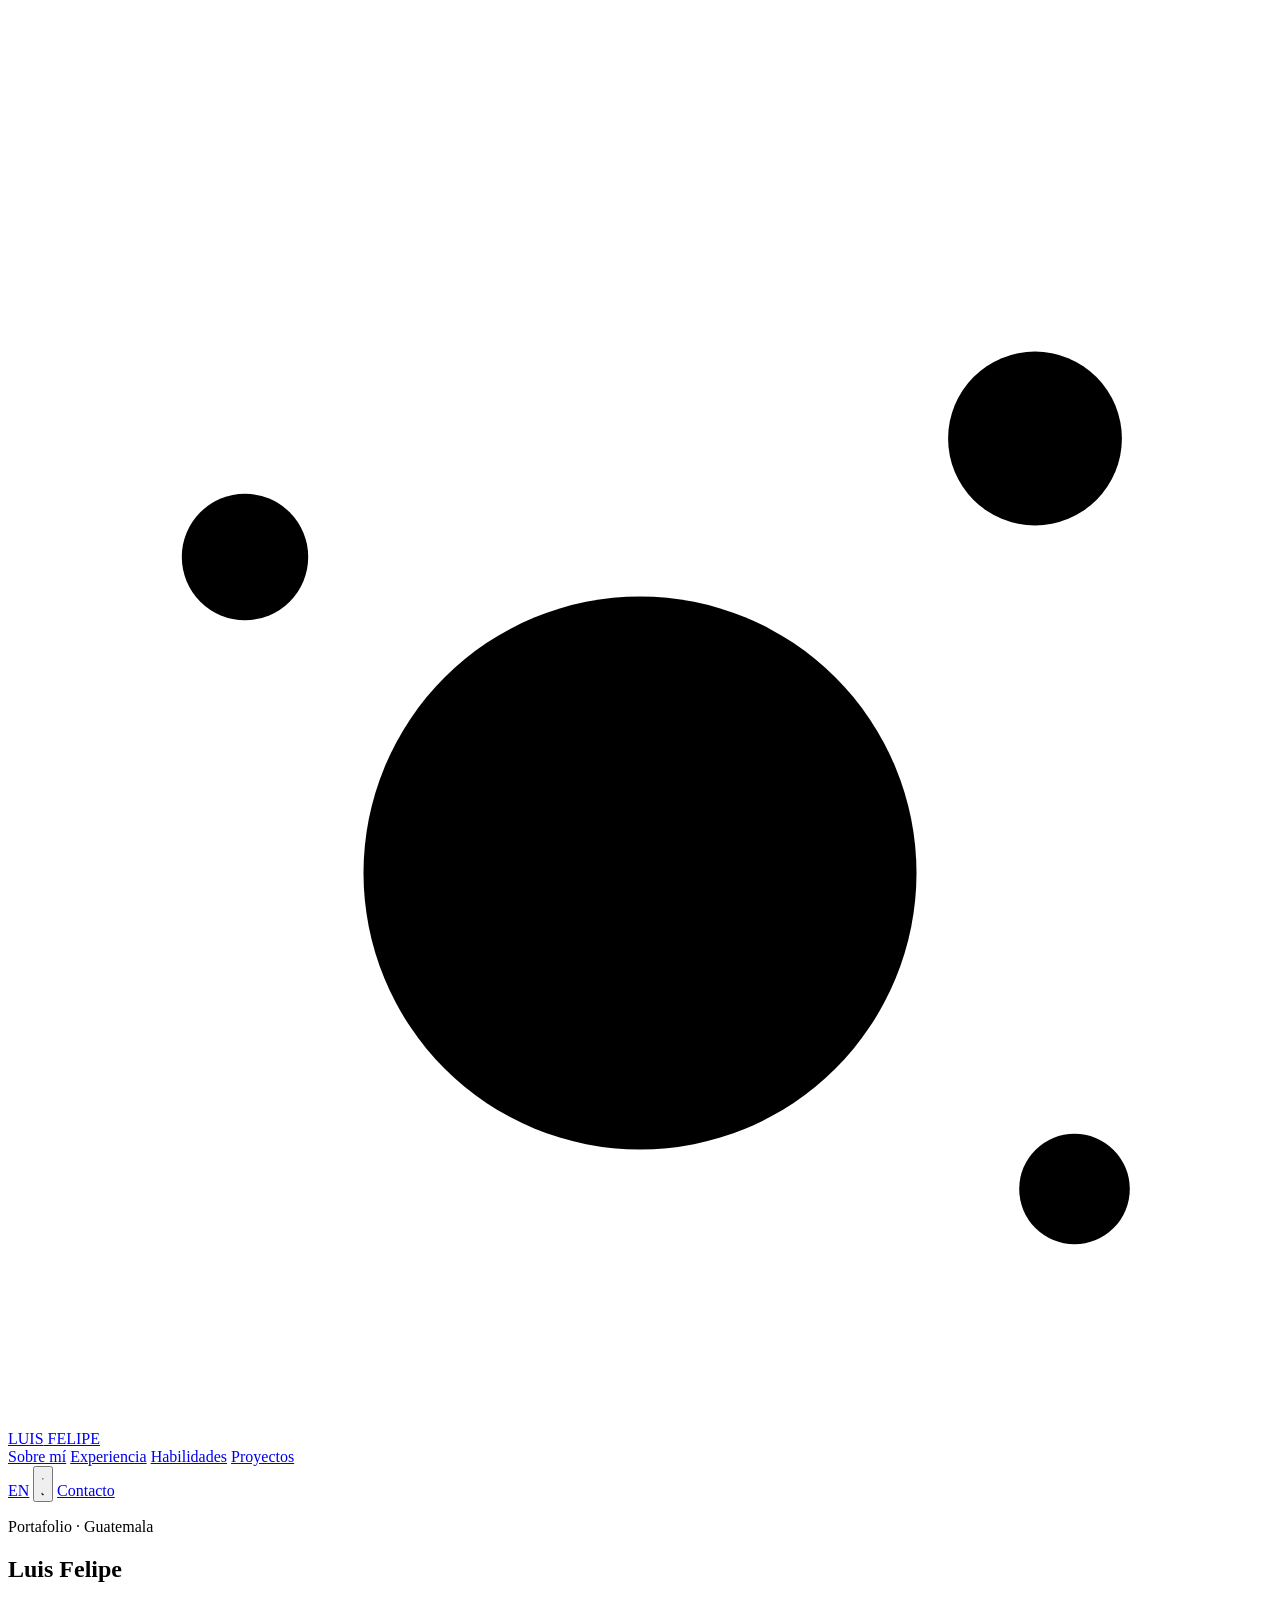
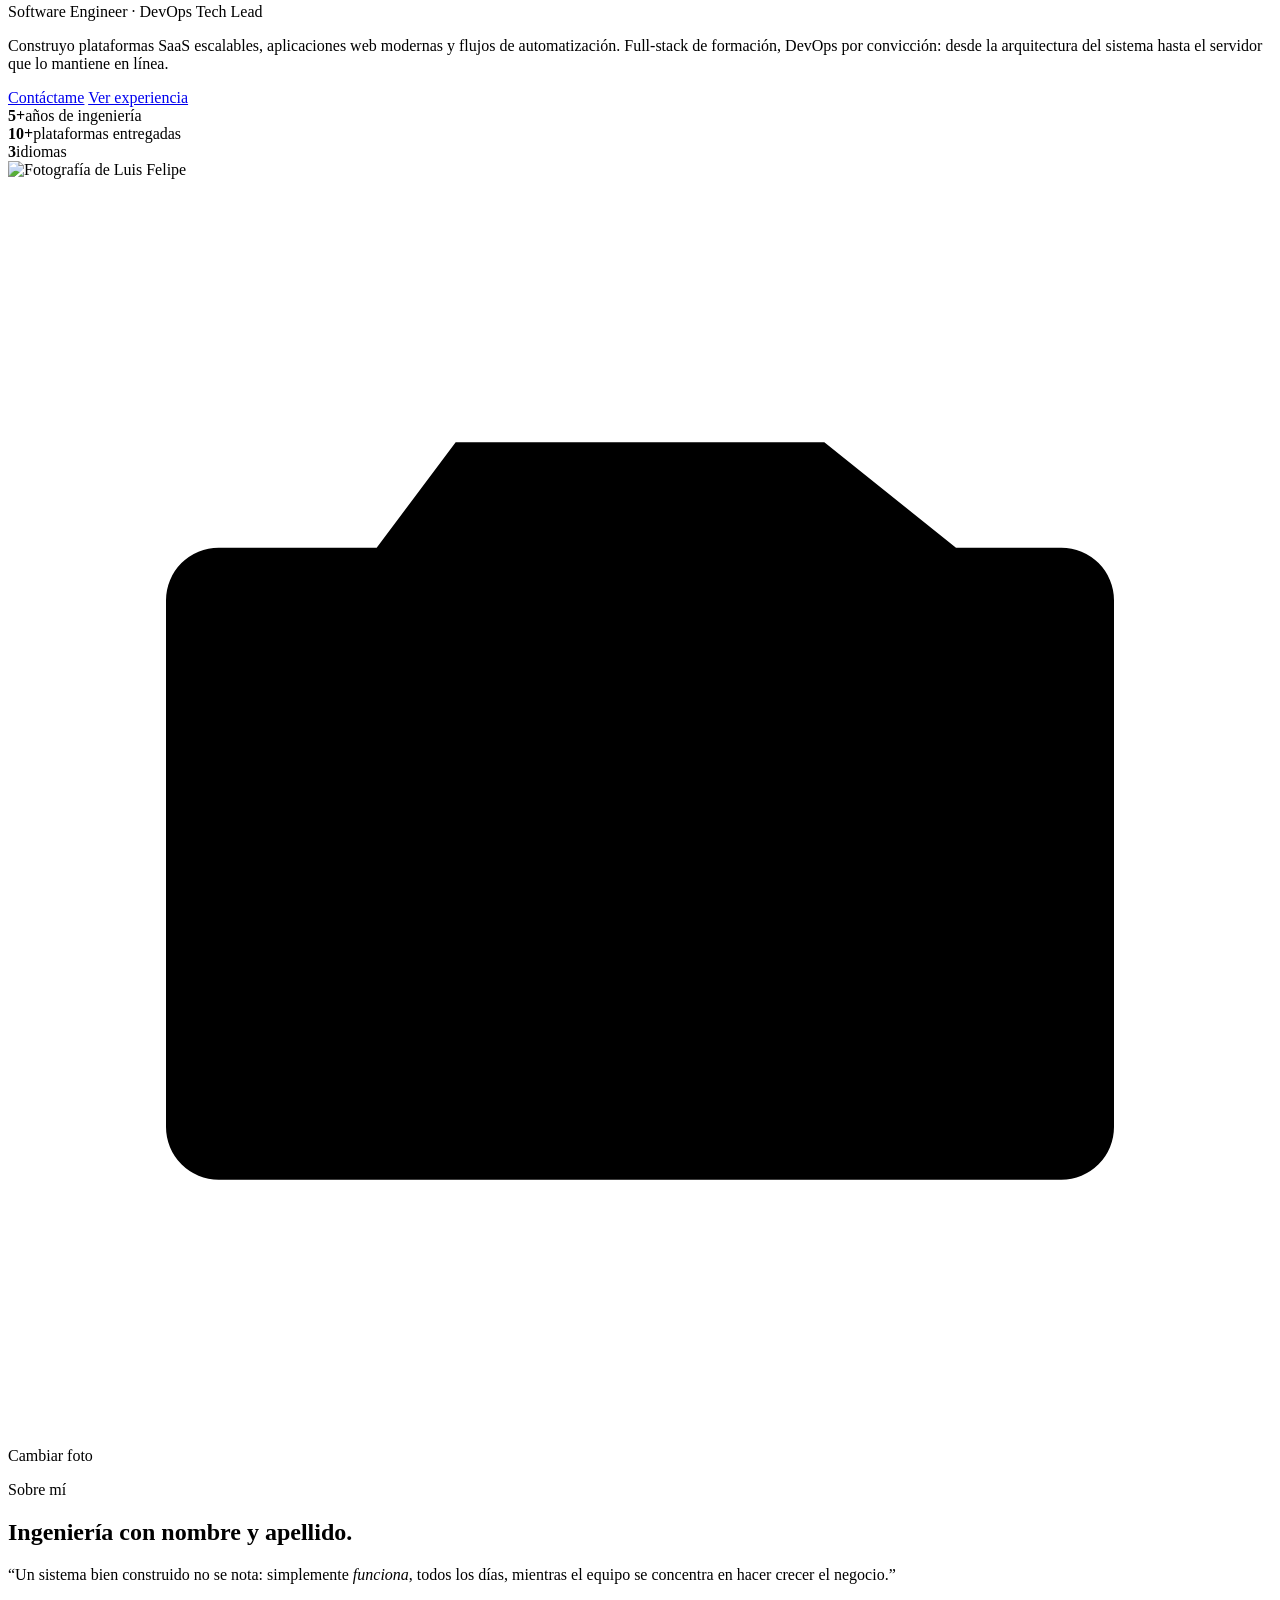
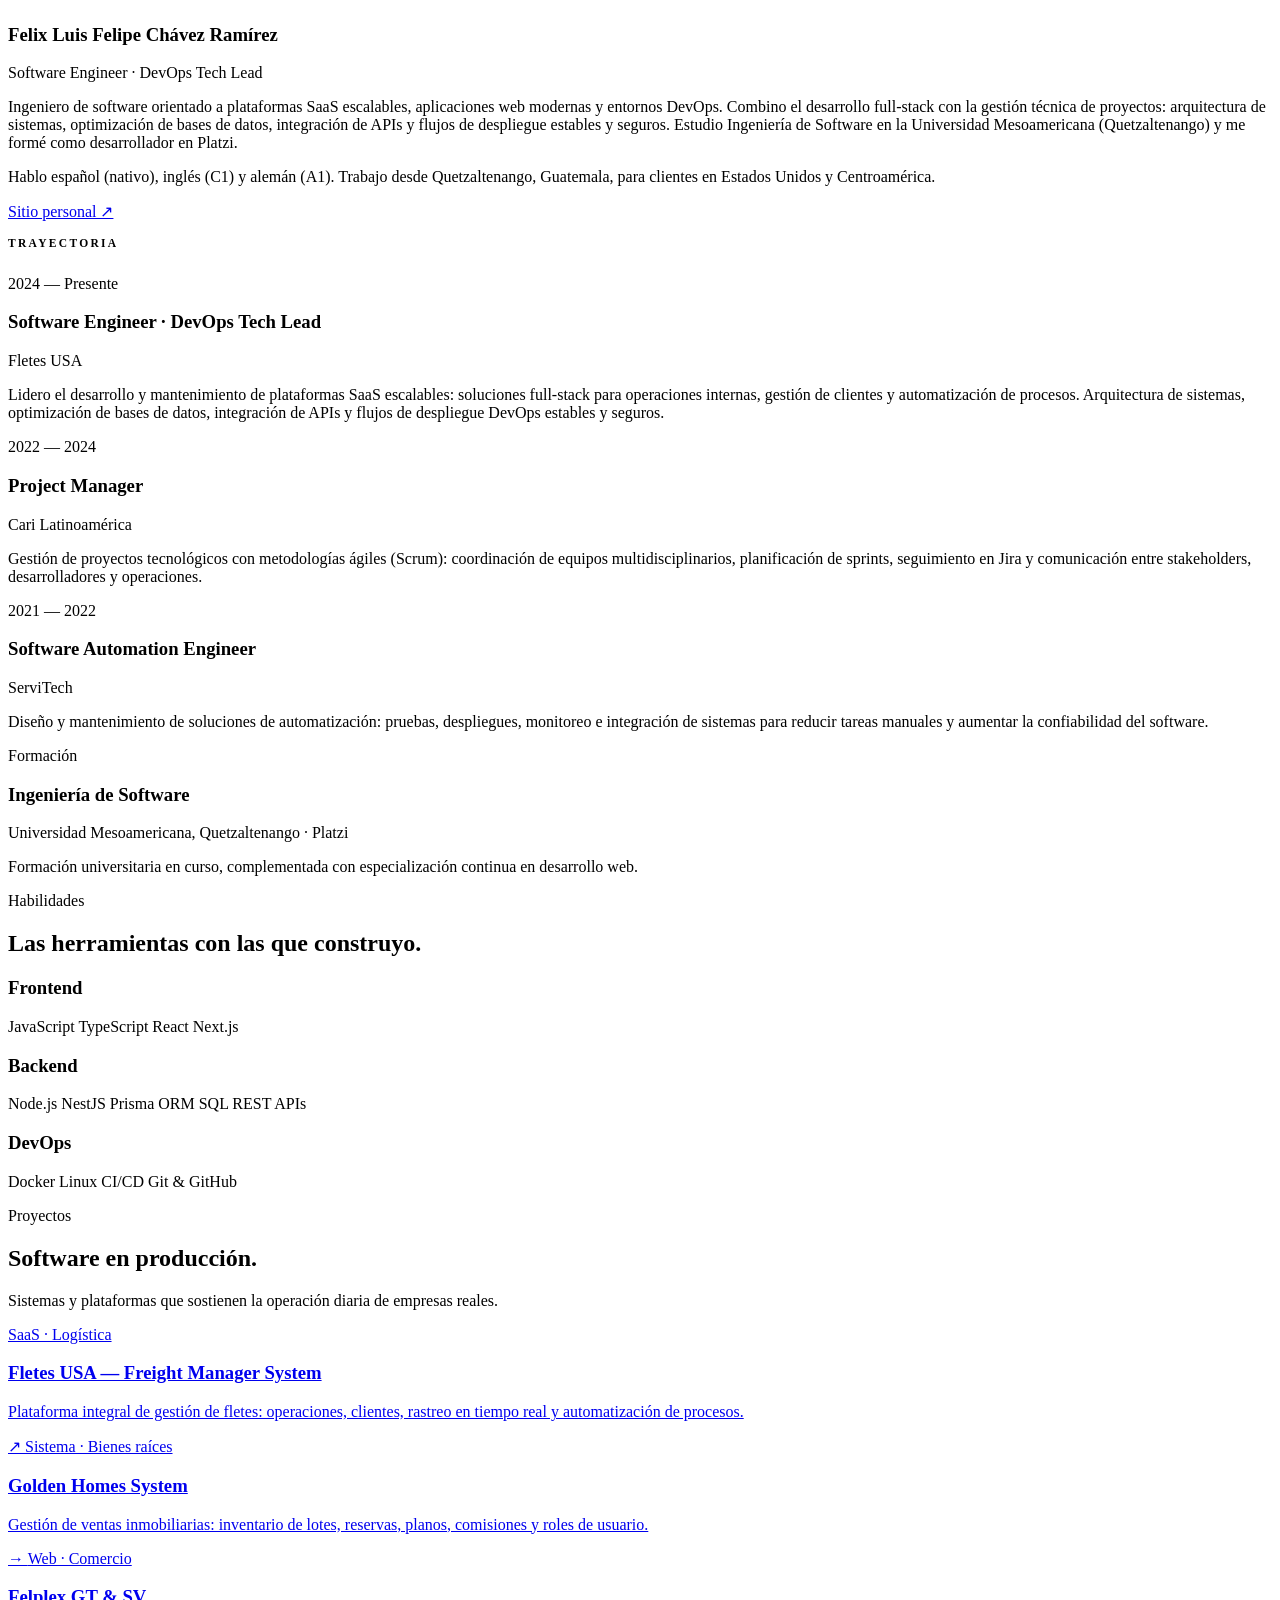
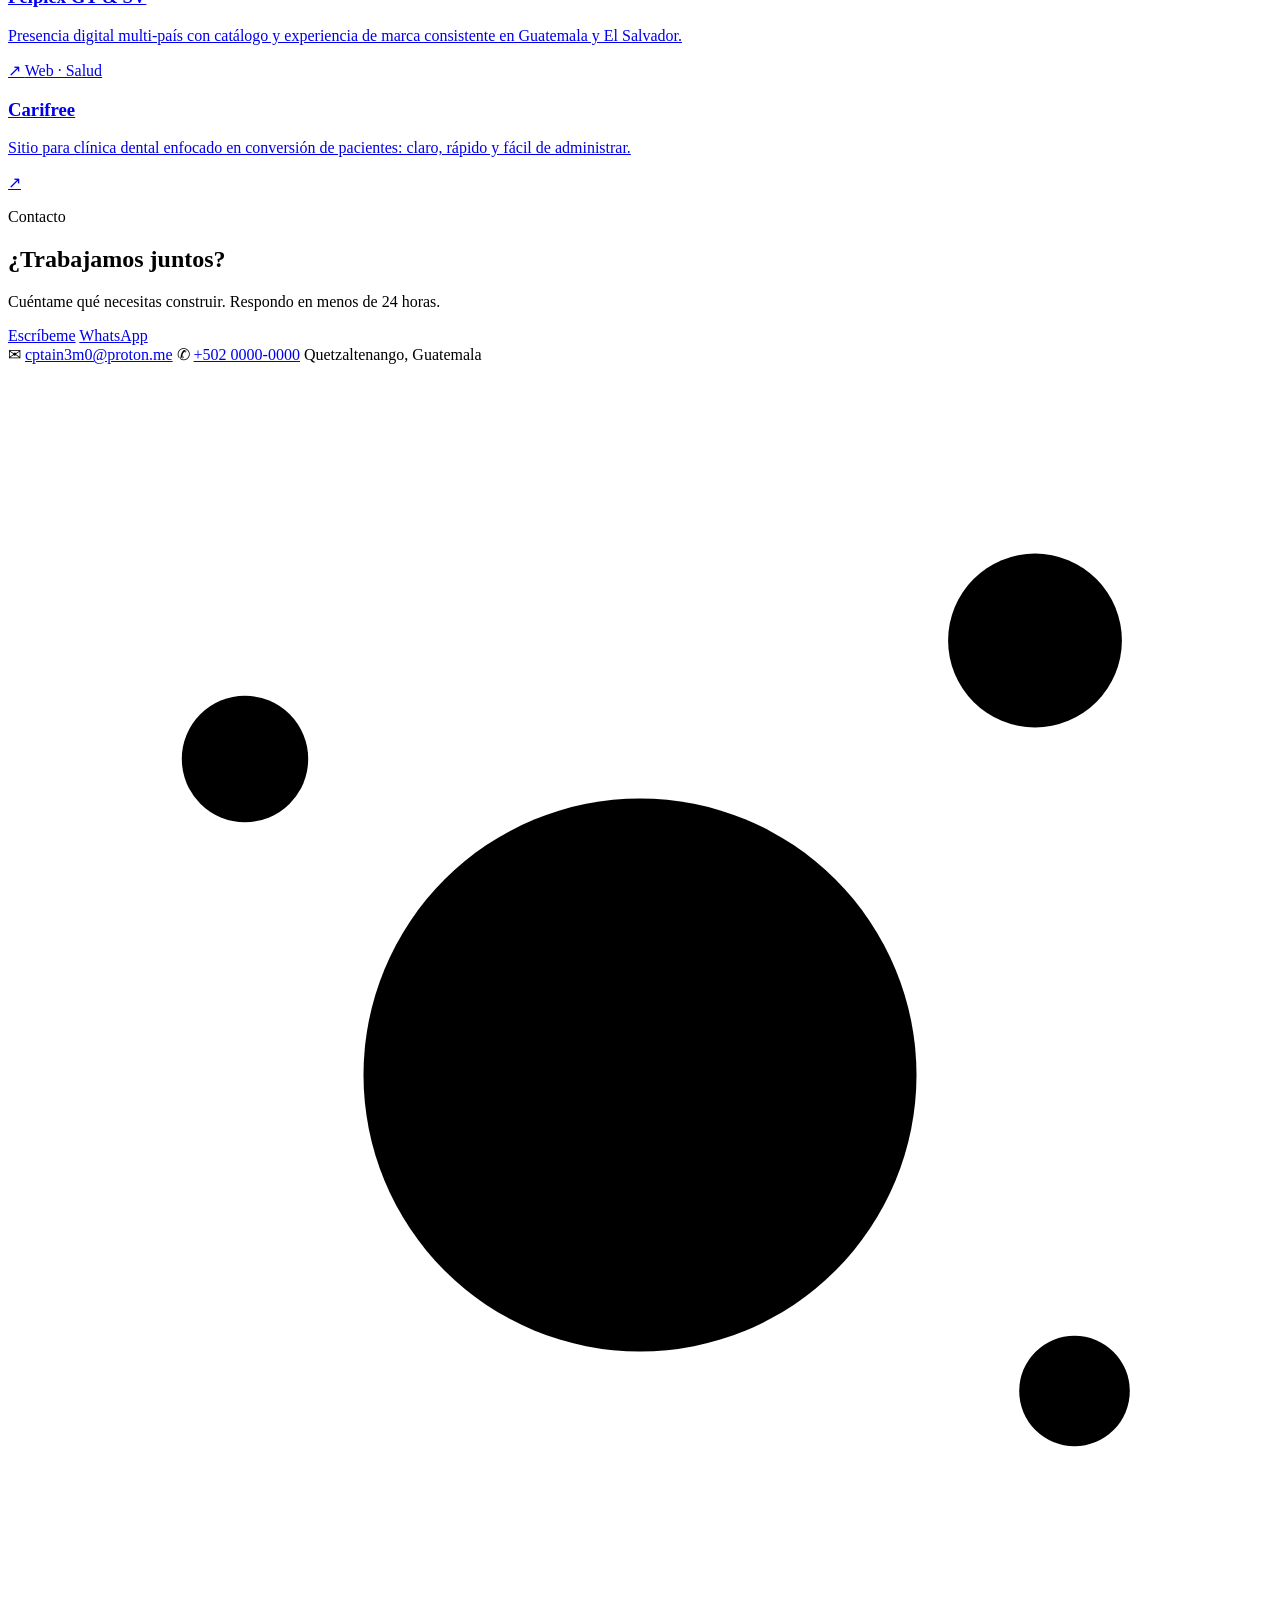
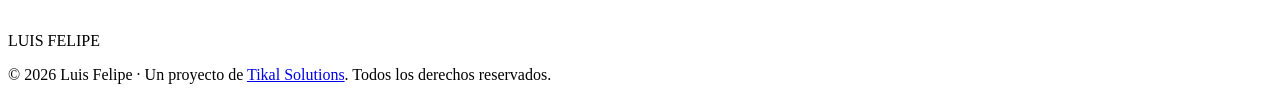
==== index.html @ 687fd3ce "feat: portafolio bilingüe (ES/EN) — hero con foto, sobre mí, trayectoria, habilidades, proyectos y c" ====
<!DOCTYPE html>
<html lang="es" data-theme="dark" data-alt-href="en/index.html">
<head>
<meta charset="UTF-8" />
<meta name="viewport" content="width=device-width, initial-scale=1.0" />
<title>Luis Felipe — Software Engineer & DevOps Tech Lead</title>
<meta name="description" content="Portafolio de Felix Luis Felipe Chávez Ramírez — ingeniero de software full-stack y DevOps. Plataformas SaaS escalables, aplicaciones web modernas y automatización." />
<link rel="icon" href="data:image/svg+xml,%3Csvg xmlns='http://www.w3.org/2000/svg' viewBox='0 0 32 32'%3E%3Ccircle cx='16' cy='16' r='6' fill='%234f7cff'/%3E%3Ccircle cx='26' cy='8' r='2' fill='%234f7cff'/%3E%3Ccircle cx='6' cy='24' r='2' fill='%234f7cff'/%3E%3C/svg%3E" />
<link rel="preconnect" href="https://fonts.googleapis.com" />
<link rel="preconnect" href="https://fonts.gstatic.com" crossorigin />
<link href="https://fonts.googleapis.com/css2?family=Space+Mono:ital,wght@0,400;0,700;1,400&display=swap" rel="stylesheet" />
<link rel="stylesheet" href="assets/styles.css" />
</head>
<body data-planet="on">

<canvas id="cosmos" aria-hidden="true"></canvas>

<header class="nav" id="nav">
  <div class="container nav-inner">
    <a class="brand" href="index.html" aria-label="Luis Felipe — inicio">
      <svg class="brand-mark" viewBox="0 0 32 32" aria-hidden="true">
        <circle cx="16" cy="18" r="7" fill="var(--accent)"/>
        <circle cx="26" cy="7" r="2.2" fill="var(--text)"/>
        <circle cx="6" cy="10" r="1.6" fill="var(--text)"/>
        <circle cx="27" cy="26" r="1.4" fill="var(--text)"/>
      </svg>
      LUIS<span>&nbsp;FELIPE</span>
    </a>
    <nav class="nav-links" aria-label="Navegación principal">
      <a href="#sobre-mi">Sobre mí</a>
      <a href="#experiencia">Experiencia</a>
      <a href="#habilidades">Habilidades</a>
      <a href="#proyectos">Proyectos</a>
    </nav>
    <div class="nav-actions">
      <a class="lang-toggle" id="langToggle" href="en/index.html" aria-label="Switch to English" lang="en" hreflang="en">EN</a>
      <button class="theme-toggle" id="themeToggle" aria-label="Cambiar tema claro/oscuro">
        <svg class="icon-sun" viewBox="0 0 24 24" aria-hidden="true"><circle cx="12" cy="12" r="4.2"/><path d="M12 2.5v2.4M12 19.1v2.4M2.5 12h2.4M19.1 12h2.4M5 5l1.7 1.7M17.3 17.3 19 19M19 5l-1.7 1.7M6.7 17.3 5 19"/></svg>
        <svg class="icon-moon" viewBox="0 0 24 24" aria-hidden="true"><path d="M20.2 14.5A8.3 8.3 0 0 1 9.5 3.8a8.3 8.3 0 1 0 10.7 10.7Z"/></svg>
      </button>
      <a class="btn btn-primary btn-sm" href="#contacto">Contacto</a>
    </div>
  </div>
</header>

<main class="page">

  <!-- ================= HERO ================= -->
  <section class="hero" id="inicio">
    <div class="container">
      <div class="hero-portfolio">
        <div class="hero-content">
          <p class="eyebrow" data-stagger="1">Portafolio · Guatemala</p>
          <h1 class="name" data-stagger="2">Luis Felipe</h1>
          <p class="role" data-stagger="2">Software Engineer · DevOps Tech Lead</p>
          <p class="lede" data-stagger="3">
            Construyo plataformas SaaS escalables, aplicaciones web modernas y flujos de automatización.
            Full-stack de formación, DevOps por convicción: desde la arquitectura del sistema hasta el
            servidor que lo mantiene en línea.
          </p>
          <div class="hero-ctas" data-stagger="4">
            <a class="btn btn-primary" href="#contacto">Contáctame</a>
            <a class="btn" href="#experiencia">Ver experiencia</a>
          </div>
          <div class="hero-meta" data-stagger="5">
            <div><strong>5+</strong>años de ingeniería</div>
            <div><strong>10+</strong>plataformas entregadas</div>
            <div><strong>3</strong>idiomas</div>
          </div>
        </div>
        <div class="portrait-wrap" data-stagger="3">
          <img id="portrait" src="assets/img/luis.jpg" alt="Fotografía de Luis Felipe" />
          <label class="portrait-edit" for="photoInput">
            <svg viewBox="0 0 24 24" aria-hidden="true"><path d="M4 7h3l1.5-2h7L18 7h2a1 1 0 0 1 1 1v10a1 1 0 0 1-1 1H4a1 1 0 0 1-1-1V8a1 1 0 0 1 1-1Z"/><circle cx="12" cy="13" r="3.2"/></svg>
            Cambiar foto
          </label>
          <input type="file" id="photoInput" accept="image/*" hidden />
        </div>
      </div>
    </div>
  </section>

  <!-- ================= SOBRE MÍ ================= -->
  <section id="sobre-mi">
    <div class="container">
      <div class="section-head reveal">
        <p class="eyebrow">Sobre mí</p>
        <h2>Ingeniería con nombre y apellido.</h2>
      </div>
      <div class="founder">
        <div class="reveal">
          <p class="founder-quote">
            “Un sistema bien construido no se nota: simplemente <em>funciona</em>, todos los días,
            mientras el equipo se concentra en hacer crecer el negocio.”
          </p>
          <div class="founder-card" style="margin-top: 40px;">
            <h3>Felix Luis Felipe Chávez Ramírez</h3>
            <p class="role">Software Engineer · DevOps Tech Lead</p>
            <p>
              Ingeniero de software orientado a plataformas SaaS escalables, aplicaciones web modernas y
              entornos DevOps. Combino el desarrollo full-stack con la gestión técnica de proyectos:
              arquitectura de sistemas, optimización de bases de datos, integración de APIs y flujos de
              despliegue estables y seguros. Estudio Ingeniería de Software en la Universidad Mesoamericana
              (Quetzaltenango) y me formé como desarrollador en Platzi.
            </p>
            <p>
              Hablo español (nativo), inglés (C1) y alemán (A1). Trabajo desde Quetzaltenango, Guatemala,
              para clientes en Estados Unidos y Centroamérica.
            </p>
            <div class="case-actions">
              <a class="btn btn-sm" href="https://luisf3lipe.vercel.app/about" target="_blank" rel="noopener">Sitio personal ↗</a>
            </div>
          </div>
        </div>

        <div class="reveal" data-delay="1" id="experiencia" style="scroll-margin-top: 90px;">
          <h4 style="font-family: var(--font-mono); font-size: 0.72rem; letter-spacing: 0.2em; text-transform: uppercase; color: var(--accent); margin-bottom: 26px;">Trayectoria</h4>
          <div class="timeline">
            <div class="t-item">
              <span class="when">2024 — Presente</span>
              <h3>Software Engineer · DevOps Tech Lead</h3>
              <p class="where">Fletes USA</p>
              <p>
                Lidero el desarrollo y mantenimiento de plataformas SaaS escalables: soluciones full-stack
                para operaciones internas, gestión de clientes y automatización de procesos. Arquitectura
                de sistemas, optimización de bases de datos, integración de APIs y flujos de despliegue
                DevOps estables y seguros.
              </p>
            </div>
            <div class="t-item">
              <span class="when">2022 — 2024</span>
              <h3>Project Manager</h3>
              <p class="where">Cari Latinoamérica</p>
              <p>
                Gestión de proyectos tecnológicos con metodologías ágiles (Scrum): coordinación de equipos
                multidisciplinarios, planificación de sprints, seguimiento en Jira y comunicación entre
                stakeholders, desarrolladores y operaciones.
              </p>
            </div>
            <div class="t-item">
              <span class="when">2021 — 2022</span>
              <h3>Software Automation Engineer</h3>
              <p class="where">ServiTech</p>
              <p>
                Diseño y mantenimiento de soluciones de automatización: pruebas, despliegues, monitoreo e
                integración de sistemas para reducir tareas manuales y aumentar la confiabilidad del software.
              </p>
            </div>
            <div class="t-item">
              <span class="when">Formación</span>
              <h3>Ingeniería de Software</h3>
              <p class="where">Universidad Mesoamericana, Quetzaltenango · Platzi</p>
              <p>Formación universitaria en curso, complementada con especialización continua en desarrollo web.</p>
            </div>
          </div>
        </div>
      </div>
    </div>
  </section>

  <!-- ================= HABILIDADES ================= -->
  <section id="habilidades">
    <div class="container">
      <div class="section-head reveal">
        <p class="eyebrow">Habilidades</p>
        <h2>Las herramientas con las que construyo.</h2>
      </div>
      <div class="skill-groups">
        <div class="skill-group reveal">
          <h3>Frontend</h3>
          <div class="chips">
            <span class="chip">JavaScript</span>
            <span class="chip">TypeScript</span>
            <span class="chip">React</span>
            <span class="chip">Next.js</span>
          </div>
        </div>
        <div class="skill-group reveal" data-delay="1">
          <h3>Backend</h3>
          <div class="chips">
            <span class="chip">Node.js</span>
            <span class="chip">NestJS</span>
            <span class="chip">Prisma ORM</span>
            <span class="chip">SQL</span>
            <span class="chip">REST APIs</span>
          </div>
        </div>
        <div class="skill-group reveal" data-delay="2">
          <h3>DevOps</h3>
          <div class="chips">
            <span class="chip">Docker</span>
            <span class="chip">Linux</span>
            <span class="chip">CI/CD</span>
            <span class="chip">Git &amp; GitHub</span>
          </div>
        </div>
      </div>
    </div>
  </section>

  <!-- ================= PROYECTOS ================= -->
  <section id="proyectos">
    <div class="container">
      <div class="section-head reveal">
        <p class="eyebrow">Proyectos</p>
        <h2>Software en producción.</h2>
        <p>Sistemas y plataformas que sostienen la operación diaria de empresas reales.</p>
      </div>
      <div class="projects">
        <a class="project reveal" href="https://freightmanagementsystem.us.com" target="_blank" rel="noopener">
          <span class="tag">SaaS · Logística</span>
          <span>
            <h3>Fletes USA — Freight Manager System</h3>
            <p>Plataforma integral de gestión de fletes: operaciones, clientes, rastreo en tiempo real y automatización de procesos.</p>
          </span>
          <span class="arrow" aria-hidden="true">↗</span>
        </a>
        <a class="project reveal" data-delay="1" href="#contacto">
          <span class="tag">Sistema · Bienes raíces</span>
          <span>
            <h3>Golden Homes System</h3>
            <p>Gestión de ventas inmobiliarias: inventario de lotes, reservas, planos, comisiones y roles de usuario.</p>
          </span>
          <span class="arrow" aria-hidden="true">→</span>
        </a>
        <a class="project reveal" data-delay="2" href="https://www.felplex.com" target="_blank" rel="noopener">
          <span class="tag">Web · Comercio</span>
          <span>
            <h3>Felplex GT &amp; SV</h3>
            <p>Presencia digital multi-país con catálogo y experiencia de marca consistente en Guatemala y El Salvador.</p>
          </span>
          <span class="arrow" aria-hidden="true">↗</span>
        </a>
        <a class="project reveal" data-delay="3" href="https://carifree.com/" target="_blank" rel="noopener">
          <span class="tag">Web · Salud</span>
          <span>
            <h3>Carifree</h3>
            <p>Sitio para clínica dental enfocado en conversión de pacientes: claro, rápido y fácil de administrar.</p>
          </span>
          <span class="arrow" aria-hidden="true">↗</span>
        </a>
      </div>
    </div>
  </section>

  <!-- ================= CONTACTO ================= -->
  <section id="contacto">
    <div class="container">
      <div class="contact-panel reveal">
        <p class="eyebrow centered">Contacto</p>
        <h2>¿Trabajamos juntos?</h2>
        <p>Cuéntame qué necesitas construir. Respondo en menos de 24 horas.</p>
        <div class="hero-ctas centered">
          <a class="btn btn-primary" href="mailto:cptain3m0@proton.me?subject=Contacto%20desde%20el%20portafolio">Escríbeme</a>
          <a class="btn" href="https://wa.me/00000000000" target="_blank" rel="noopener">WhatsApp</a>
        </div>
        <div class="contact-lines">
          <span>✉ <a href="mailto:cptain3m0@proton.me">cptain3m0@proton.me</a></span>
          <span>✆ <a href="tel:+00000000000">+502 0000-0000</a></span>
          <span>Quetzaltenango, Guatemala</span>
        </div>
      </div>
    </div>
  </section>

  <footer class="footer-portfolio">
    <div class="container">
      <span class="sig">
        <svg class="brand-mark" viewBox="0 0 32 32" aria-hidden="true">
          <circle cx="16" cy="18" r="7" fill="var(--accent)"/>
          <circle cx="26" cy="7" r="2.2" fill="var(--text)"/>
          <circle cx="6" cy="10" r="1.6" fill="var(--text)"/>
          <circle cx="27" cy="26" r="1.4" fill="var(--text)"/>
        </svg>
        LUIS FELIPE
      </span>
      <p class="from">© 2026 Luis Felipe · Un proyecto de <a href="https://freightmanagementsystem.us.com" target="_blank" rel="noopener">Tikal Solutions</a>. Todos los derechos reservados.</p>
    </div>
  </footer>

</main>

<script src="assets/app.js"></script>
</body>
</html>
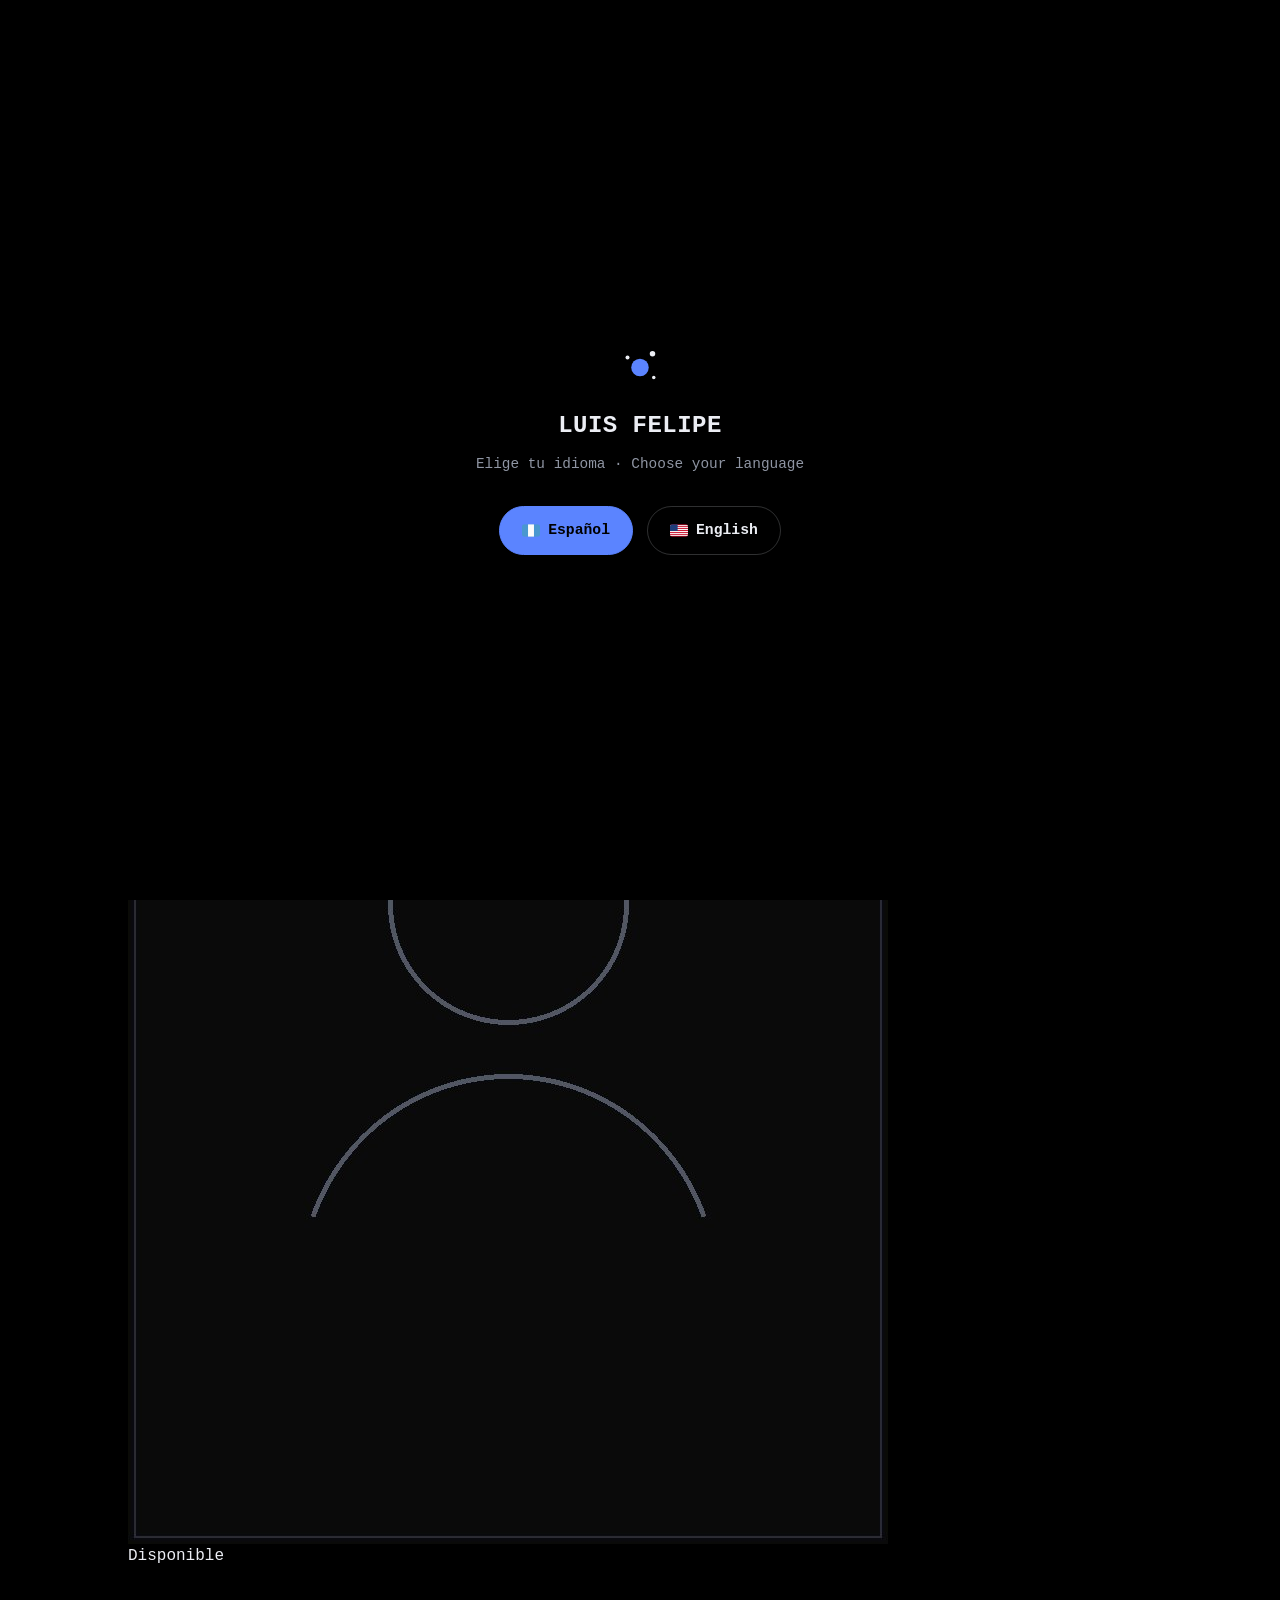
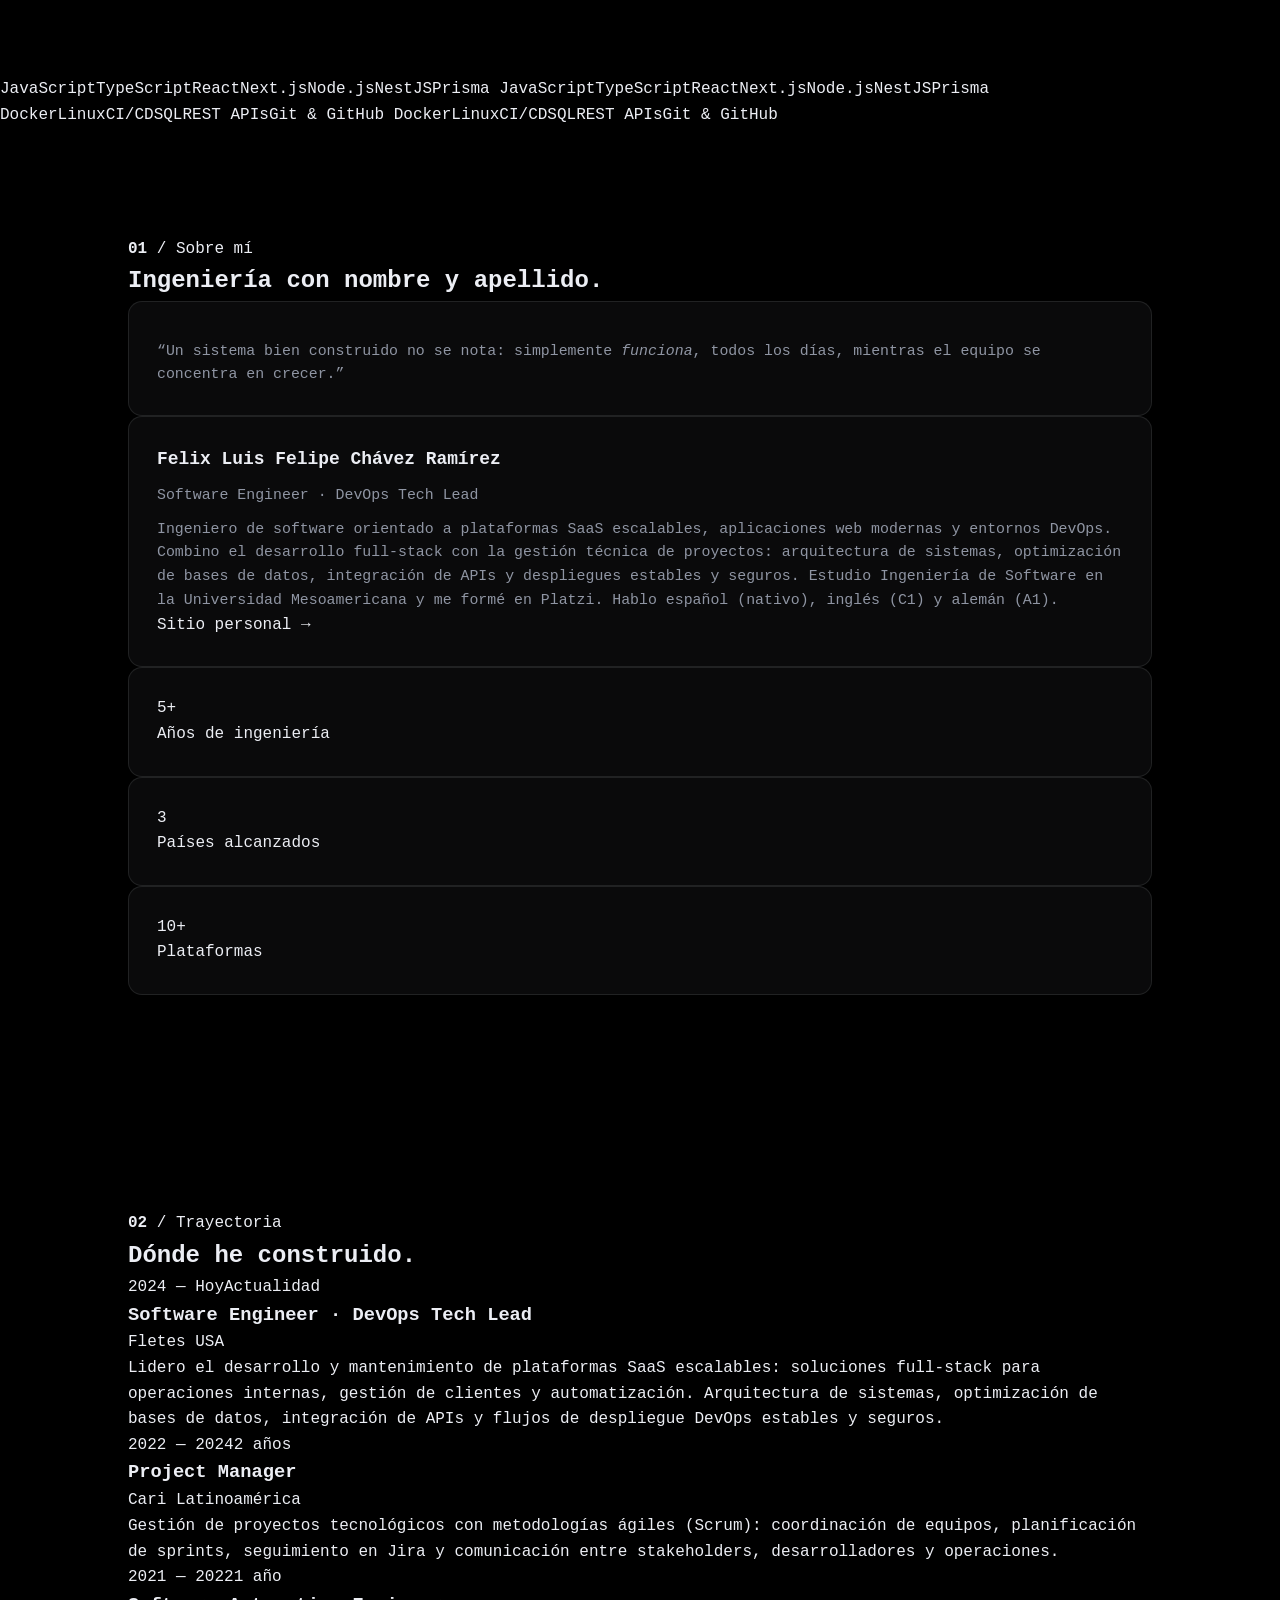
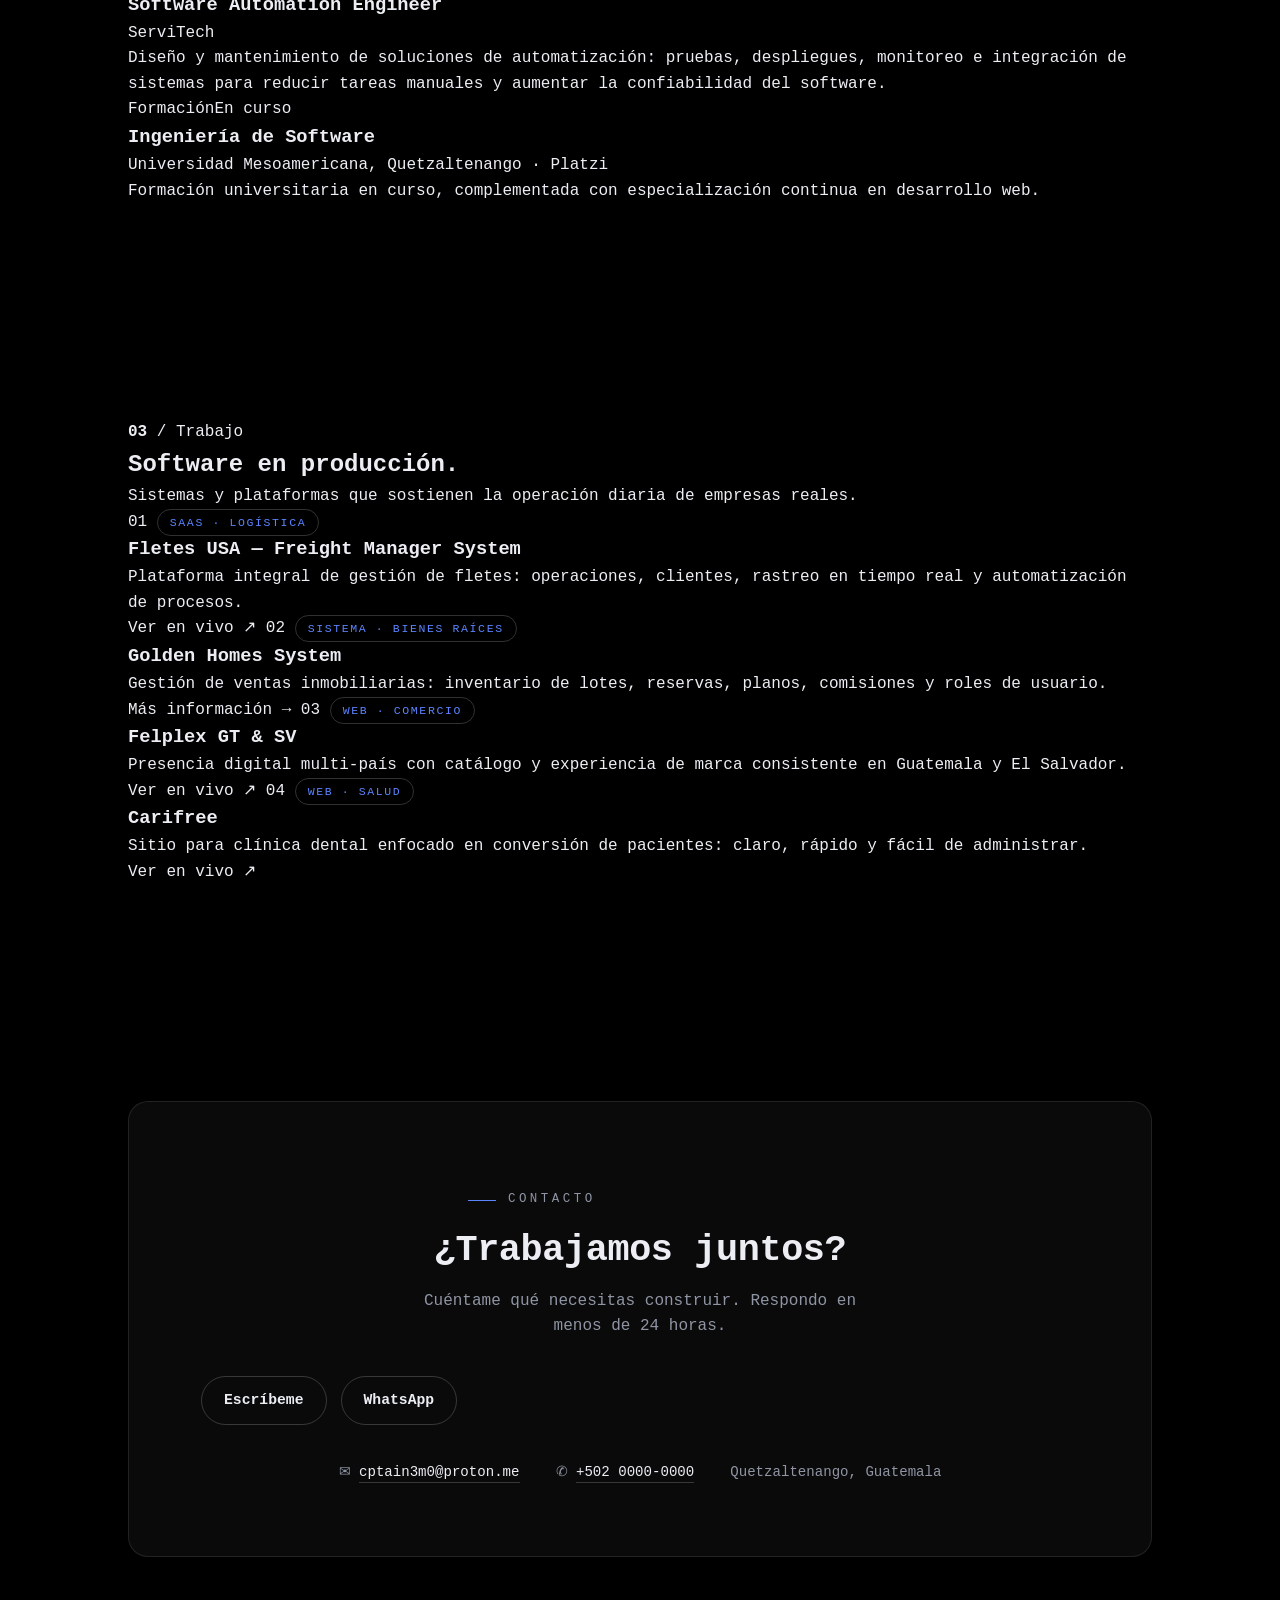
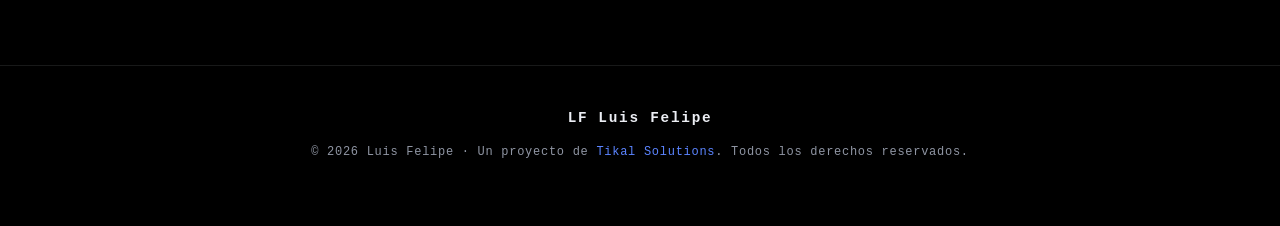
==== commit 583177ec: "feat: layout editorial propio — hero asimétrico con retrato, marquee de stack, bento 'sobre mí', tim" ====
--- a/index.html
+++ b/index.html
@@ -5,10 +5,10 @@
 <meta name="viewport" content="width=device-width, initial-scale=1.0" />
 <title>Luis Felipe — Software Engineer & DevOps Tech Lead</title>
 <meta name="description" content="Portafolio de Felix Luis Felipe Chávez Ramírez — ingeniero de software full-stack y DevOps. Plataformas SaaS escalables, aplicaciones web modernas y automatización." />
-<link rel="icon" href="data:image/svg+xml,%3Csvg xmlns='http://www.w3.org/2000/svg' viewBox='0 0 32 32'%3E%3Ccircle cx='16' cy='16' r='6' fill='%234f7cff'/%3E%3Ccircle cx='26' cy='8' r='2' fill='%234f7cff'/%3E%3Ccircle cx='6' cy='24' r='2' fill='%234f7cff'/%3E%3C/svg%3E" />
+<link rel="icon" href="data:image/svg+xml,%3Csvg xmlns='http://www.w3.org/2000/svg' viewBox='0 0 32 32'%3E%3Crect width='32' height='32' rx='9' fill='%23ff6a2b'/%3E%3C/svg%3E" />
 <link rel="preconnect" href="https://fonts.googleapis.com" />
 <link rel="preconnect" href="https://fonts.gstatic.com" crossorigin />
-<link href="https://fonts.googleapis.com/css2?family=Space+Mono:ital,wght@0,400;0,700;1,400&display=swap" rel="stylesheet" />
+<link href="https://fonts.googleapis.com/css2?family=Sora:wght@500;600;700;800&family=Inter:wght@400;500;600&family=JetBrains+Mono:wght@400;500;700&display=swap" rel="stylesheet" />
 <link rel="stylesheet" href="assets/styles.css" />
 </head>
 <body data-planet="on">
@@ -18,19 +18,14 @@
 <header class="nav" id="nav">
   <div class="container nav-inner">
     <a class="brand" href="index.html" aria-label="Luis Felipe — inicio">
-      <svg class="brand-mark" viewBox="0 0 32 32" aria-hidden="true">
-        <circle cx="16" cy="18" r="7" fill="var(--accent)"/>
-        <circle cx="26" cy="7" r="2.2" fill="var(--text)"/>
-        <circle cx="6" cy="10" r="1.6" fill="var(--text)"/>
-        <circle cx="27" cy="26" r="1.4" fill="var(--text)"/>
-      </svg>
-      LUIS<span>&nbsp;FELIPE</span>
+      <span class="brand-badge">LF</span>
+      <span class="brand-name"><b>Luis Felipe</b><em>Software Engineer</em></span>
     </a>
     <nav class="nav-links" aria-label="Navegación principal">
       <a href="#sobre-mi">Sobre mí</a>
-      <a href="#experiencia">Experiencia</a>
-      <a href="#habilidades">Habilidades</a>
-      <a href="#proyectos">Proyectos</a>
+      <a href="#experiencia">Trayectoria</a>
+      <a href="#trabajo">Trabajo</a>
+      <a href="#contacto">Contacto</a>
     </nav>
     <div class="nav-actions">
       <a class="lang-toggle" id="langToggle" href="en/index.html" aria-label="Switch to English" lang="en" hreflang="en">EN</a>
@@ -48,28 +43,32 @@
   <!-- ================= HERO ================= -->
   <section class="hero" id="inicio">
     <div class="container">
-      <div class="hero-portfolio">
+      <div class="hero-grid">
         <div class="hero-content">
           <p class="eyebrow" data-stagger="1">Portafolio · Guatemala</p>
-          <h1 class="name" data-stagger="2">Luis Felipe</h1>
-          <p class="role" data-stagger="2">Software Engineer · DevOps Tech Lead</p>
+          <h1 class="name" data-stagger="2"><span class="l1">Luis</span><br><span class="l2">Felipe</span></h1>
+          <p class="role" data-stagger="3"><span class="dot"></span> Software Engineer · DevOps Tech Lead</p>
           <p class="lede" data-stagger="3">
             Construyo plataformas SaaS escalables, aplicaciones web modernas y flujos de automatización.
-            Full-stack de formación, DevOps por convicción: desde la arquitectura del sistema hasta el
-            servidor que lo mantiene en línea.
+            Full-stack de formación, DevOps por convicción — de la arquitectura al servidor que la sostiene.
           </p>
           <div class="hero-ctas" data-stagger="4">
             <a class="btn btn-primary" href="#contacto">Contáctame</a>
-            <a class="btn" href="#experiencia">Ver experiencia</a>
-          </div>
-          <div class="hero-meta" data-stagger="5">
-            <div><strong>5+</strong>años de ingeniería</div>
-            <div><strong>10+</strong>plataformas entregadas</div>
+            <a class="btn" href="#trabajo">Ver trabajo</a>
+          </div>
+          <div class="hero-facts" data-stagger="5">
+            <div><strong>5<em>+</em></strong>años de ingeniería</div>
+            <div><strong>10<em>+</em></strong>plataformas entregadas</div>
             <div><strong>3</strong>idiomas</div>
           </div>
         </div>
-        <div class="portrait-wrap" data-stagger="3">
-          <img id="portrait" src="assets/img/luis.jpg" alt="Fotografía de Luis Felipe" />
+        <div class="portrait" data-stagger="3">
+          <span class="bracket tl" aria-hidden="true"></span>
+          <span class="bracket br" aria-hidden="true"></span>
+          <div class="frame">
+            <img id="portrait" src="assets/img/luis.jpg" alt="Fotografía de Luis Felipe" />
+          </div>
+          <span class="badge"><span class="pulse"></span> Disponible</span>
           <label class="portrait-edit" for="photoInput">
             <svg viewBox="0 0 24 24" aria-hidden="true"><path d="M4 7h3l1.5-2h7L18 7h2a1 1 0 0 1 1 1v10a1 1 0 0 1-1 1H4a1 1 0 0 1-1-1V8a1 1 0 0 1 1-1Z"/><circle cx="12" cy="13" r="3.2"/></svg>
             Cambiar foto
@@ -80,164 +79,137 @@
     </div>
   </section>
 
-  <!-- ================= SOBRE MÍ ================= -->
+  <!-- ================= MARQUEE / STACK ================= -->
+  <div class="marquee" aria-label="Tecnologías">
+    <div class="marquee-row">
+      <span class="marquee-item">JavaScript</span><span class="marquee-item ghost">TypeScript</span><span class="marquee-item">React</span><span class="marquee-item ghost">Next.js</span><span class="marquee-item">Node.js</span><span class="marquee-item ghost">NestJS</span><span class="marquee-item">Prisma</span>
+      <span class="marquee-item">JavaScript</span><span class="marquee-item ghost">TypeScript</span><span class="marquee-item">React</span><span class="marquee-item ghost">Next.js</span><span class="marquee-item">Node.js</span><span class="marquee-item ghost">NestJS</span><span class="marquee-item">Prisma</span>
+    </div>
+    <div class="marquee-row rev">
+      <span class="marquee-item">Docker</span><span class="marquee-item ghost">Linux</span><span class="marquee-item">CI/CD</span><span class="marquee-item ghost">SQL</span><span class="marquee-item">REST APIs</span><span class="marquee-item ghost">Git &amp; GitHub</span>
+      <span class="marquee-item">Docker</span><span class="marquee-item ghost">Linux</span><span class="marquee-item">CI/CD</span><span class="marquee-item ghost">SQL</span><span class="marquee-item">REST APIs</span><span class="marquee-item ghost">Git &amp; GitHub</span>
+    </div>
+  </div>
+
+  <!-- ================= SOBRE MÍ (bento) ================= -->
   <section id="sobre-mi">
     <div class="container">
-      <div class="section-head reveal">
-        <p class="eyebrow">Sobre mí</p>
+      <div class="sec-head reveal">
+        <p class="sec-index"><b>01</b> / Sobre mí</p>
         <h2>Ingeniería con nombre y apellido.</h2>
       </div>
-      <div class="founder">
-        <div class="reveal">
-          <p class="founder-quote">
-            “Un sistema bien construido no se nota: simplemente <em>funciona</em>, todos los días,
-            mientras el equipo se concentra en hacer crecer el negocio.”
+      <div class="bento">
+        <div class="card quote reveal">
+          <p>“Un sistema bien construido no se nota: simplemente <em>funciona</em>, todos los días, mientras el equipo se concentra en crecer.”</p>
+        </div>
+        <div class="card span-2 reveal">
+          <h3>Felix Luis Felipe Chávez Ramírez</h3>
+          <p class="role-line">Software Engineer · DevOps Tech Lead</p>
+          <p class="body">
+            Ingeniero de software orientado a plataformas SaaS escalables, aplicaciones web modernas y
+            entornos DevOps. Combino el desarrollo full-stack con la gestión técnica de proyectos:
+            arquitectura de sistemas, optimización de bases de datos, integración de APIs y despliegues
+            estables y seguros. Estudio Ingeniería de Software en la Universidad Mesoamericana y me formé
+            en Platzi. Hablo español (nativo), inglés (C1) y alemán (A1).
           </p>
-          <div class="founder-card" style="margin-top: 40px;">
-            <h3>Felix Luis Felipe Chávez Ramírez</h3>
-            <p class="role">Software Engineer · DevOps Tech Lead</p>
-            <p>
-              Ingeniero de software orientado a plataformas SaaS escalables, aplicaciones web modernas y
-              entornos DevOps. Combino el desarrollo full-stack con la gestión técnica de proyectos:
-              arquitectura de sistemas, optimización de bases de datos, integración de APIs y flujos de
-              despliegue estables y seguros. Estudio Ingeniería de Software en la Universidad Mesoamericana
-              (Quetzaltenango) y me formé como desarrollador en Platzi.
-            </p>
-            <p>
-              Hablo español (nativo), inglés (C1) y alemán (A1). Trabajo desde Quetzaltenango, Guatemala,
-              para clientes en Estados Unidos y Centroamérica.
-            </p>
-            <div class="case-actions">
-              <a class="btn btn-sm" href="https://luisf3lipe.vercel.app/about" target="_blank" rel="noopener">Sitio personal ↗</a>
-            </div>
-          </div>
-        </div>
-
-        <div class="reveal" data-delay="1" id="experiencia" style="scroll-margin-top: 90px;">
-          <h4 style="font-family: var(--font-mono); font-size: 0.72rem; letter-spacing: 0.2em; text-transform: uppercase; color: var(--accent); margin-bottom: 26px;">Trayectoria</h4>
-          <div class="timeline">
-            <div class="t-item">
-              <span class="when">2024 — Presente</span>
-              <h3>Software Engineer · DevOps Tech Lead</h3>
-              <p class="where">Fletes USA</p>
-              <p>
-                Lidero el desarrollo y mantenimiento de plataformas SaaS escalables: soluciones full-stack
-                para operaciones internas, gestión de clientes y automatización de procesos. Arquitectura
-                de sistemas, optimización de bases de datos, integración de APIs y flujos de despliegue
-                DevOps estables y seguros.
-              </p>
-            </div>
-            <div class="t-item">
-              <span class="when">2022 — 2024</span>
-              <h3>Project Manager</h3>
-              <p class="where">Cari Latinoamérica</p>
-              <p>
-                Gestión de proyectos tecnológicos con metodologías ágiles (Scrum): coordinación de equipos
-                multidisciplinarios, planificación de sprints, seguimiento en Jira y comunicación entre
-                stakeholders, desarrolladores y operaciones.
-              </p>
-            </div>
-            <div class="t-item">
-              <span class="when">2021 — 2022</span>
-              <h3>Software Automation Engineer</h3>
-              <p class="where">ServiTech</p>
-              <p>
-                Diseño y mantenimiento de soluciones de automatización: pruebas, despliegues, monitoreo e
-                integración de sistemas para reducir tareas manuales y aumentar la confiabilidad del software.
-              </p>
-            </div>
-            <div class="t-item">
-              <span class="when">Formación</span>
-              <h3>Ingeniería de Software</h3>
-              <p class="where">Universidad Mesoamericana, Quetzaltenango · Platzi</p>
-              <p>Formación universitaria en curso, complementada con especialización continua en desarrollo web.</p>
-            </div>
-          </div>
-        </div>
-      </div>
-    </div>
-  </section>
-
-  <!-- ================= HABILIDADES ================= -->
-  <section id="habilidades">
-    <div class="container">
-      <div class="section-head reveal">
-        <p class="eyebrow">Habilidades</p>
-        <h2>Las herramientas con las que construyo.</h2>
-      </div>
-      <div class="skill-groups">
-        <div class="skill-group reveal">
-          <h3>Frontend</h3>
-          <div class="chips">
-            <span class="chip">JavaScript</span>
-            <span class="chip">TypeScript</span>
-            <span class="chip">React</span>
-            <span class="chip">Next.js</span>
-          </div>
-        </div>
-        <div class="skill-group reveal" data-delay="1">
-          <h3>Backend</h3>
-          <div class="chips">
-            <span class="chip">Node.js</span>
-            <span class="chip">NestJS</span>
-            <span class="chip">Prisma ORM</span>
-            <span class="chip">SQL</span>
-            <span class="chip">REST APIs</span>
-          </div>
-        </div>
-        <div class="skill-group reveal" data-delay="2">
-          <h3>DevOps</h3>
-          <div class="chips">
-            <span class="chip">Docker</span>
-            <span class="chip">Linux</span>
-            <span class="chip">CI/CD</span>
-            <span class="chip">Git &amp; GitHub</span>
-          </div>
-        </div>
-      </div>
-    </div>
-  </section>
-
-  <!-- ================= PROYECTOS ================= -->
-  <section id="proyectos">
-    <div class="container">
-      <div class="section-head reveal">
-        <p class="eyebrow">Proyectos</p>
+          <a class="link" href="https://luisf3lipe.vercel.app/about" target="_blank" rel="noopener">Sitio personal →</a>
+        </div>
+        <div class="card reveal" data-delay="1">
+          <div class="stat-num">5+</div>
+          <div class="stat-lbl">Años de ingeniería</div>
+        </div>
+        <div class="card tile-2 reveal" data-delay="2">
+          <div class="stat-num">3</div>
+          <div class="stat-lbl">Países alcanzados</div>
+        </div>
+        <div class="card reveal" data-delay="3">
+          <div class="stat-num">10+</div>
+          <div class="stat-lbl">Plataformas</div>
+        </div>
+      </div>
+    </div>
+  </section>
+
+  <!-- ================= TRAYECTORIA ================= -->
+  <section id="experiencia">
+    <div class="container">
+      <div class="sec-head reveal">
+        <p class="sec-index"><b>02</b> / Trayectoria</p>
+        <h2>Dónde he construido.</h2>
+      </div>
+      <div class="timeline">
+        <div class="t-row reveal">
+          <div class="t-year">2024 — Hoy<span>Actualidad</span></div>
+          <div class="t-body">
+            <h3>Software Engineer · DevOps Tech Lead</h3>
+            <p class="where">Fletes USA</p>
+            <p>Lidero el desarrollo y mantenimiento de plataformas SaaS escalables: soluciones full-stack para operaciones internas, gestión de clientes y automatización. Arquitectura de sistemas, optimización de bases de datos, integración de APIs y flujos de despliegue DevOps estables y seguros.</p>
+          </div>
+        </div>
+        <div class="t-row reveal">
+          <div class="t-year">2022 — 2024<span>2 años</span></div>
+          <div class="t-body">
+            <h3>Project Manager</h3>
+            <p class="where">Cari Latinoamérica</p>
+            <p>Gestión de proyectos tecnológicos con metodologías ágiles (Scrum): coordinación de equipos, planificación de sprints, seguimiento en Jira y comunicación entre stakeholders, desarrolladores y operaciones.</p>
+          </div>
+        </div>
+        <div class="t-row reveal">
+          <div class="t-year">2021 — 2022<span>1 año</span></div>
+          <div class="t-body">
+            <h3>Software Automation Engineer</h3>
+            <p class="where">ServiTech</p>
+            <p>Diseño y mantenimiento de soluciones de automatización: pruebas, despliegues, monitoreo e integración de sistemas para reducir tareas manuales y aumentar la confiabilidad del software.</p>
+          </div>
+        </div>
+        <div class="t-row reveal">
+          <div class="t-year">Formación<span>En curso</span></div>
+          <div class="t-body">
+            <h3>Ingeniería de Software</h3>
+            <p class="where">Universidad Mesoamericana, Quetzaltenango · Platzi</p>
+            <p>Formación universitaria en curso, complementada con especialización continua en desarrollo web.</p>
+          </div>
+        </div>
+      </div>
+    </div>
+  </section>
+
+  <!-- ================= TRABAJO ================= -->
+  <section id="trabajo">
+    <div class="container">
+      <div class="sec-head reveal">
+        <p class="sec-index"><b>03</b> / Trabajo</p>
         <h2>Software en producción.</h2>
         <p>Sistemas y plataformas que sostienen la operación diaria de empresas reales.</p>
       </div>
-      <div class="projects">
-        <a class="project reveal" href="https://freightmanagementsystem.us.com" target="_blank" rel="noopener">
+      <div class="proj-grid">
+        <a class="proj reveal" href="https://freightmanagementsystem.us.com" target="_blank" rel="noopener">
+          <span class="n">01</span>
           <span class="tag">SaaS · Logística</span>
-          <span>
-            <h3>Fletes USA — Freight Manager System</h3>
-            <p>Plataforma integral de gestión de fletes: operaciones, clientes, rastreo en tiempo real y automatización de procesos.</p>
-          </span>
-          <span class="arrow" aria-hidden="true">↗</span>
-        </a>
-        <a class="project reveal" data-delay="1" href="#contacto">
+          <h3>Fletes USA — Freight Manager System</h3>
+          <p>Plataforma integral de gestión de fletes: operaciones, clientes, rastreo en tiempo real y automatización de procesos.</p>
+          <span class="go">Ver en vivo ↗</span>
+        </a>
+        <a class="proj reveal" data-delay="1" href="#contacto">
+          <span class="n">02</span>
           <span class="tag">Sistema · Bienes raíces</span>
-          <span>
-            <h3>Golden Homes System</h3>
-            <p>Gestión de ventas inmobiliarias: inventario de lotes, reservas, planos, comisiones y roles de usuario.</p>
-          </span>
-          <span class="arrow" aria-hidden="true">→</span>
-        </a>
-        <a class="project reveal" data-delay="2" href="https://www.felplex.com" target="_blank" rel="noopener">
+          <h3>Golden Homes System</h3>
+          <p>Gestión de ventas inmobiliarias: inventario de lotes, reservas, planos, comisiones y roles de usuario.</p>
+          <span class="go">Más información →</span>
+        </a>
+        <a class="proj reveal" data-delay="1" href="https://www.felplex.com" target="_blank" rel="noopener">
+          <span class="n">03</span>
           <span class="tag">Web · Comercio</span>
-          <span>
-            <h3>Felplex GT &amp; SV</h3>
-            <p>Presencia digital multi-país con catálogo y experiencia de marca consistente en Guatemala y El Salvador.</p>
-          </span>
-          <span class="arrow" aria-hidden="true">↗</span>
-        </a>
-        <a class="project reveal" data-delay="3" href="https://carifree.com/" target="_blank" rel="noopener">
+          <h3>Felplex GT &amp; SV</h3>
+          <p>Presencia digital multi-país con catálogo y experiencia de marca consistente en Guatemala y El Salvador.</p>
+          <span class="go">Ver en vivo ↗</span>
+        </a>
+        <a class="proj reveal" data-delay="2" href="https://carifree.com/" target="_blank" rel="noopener">
+          <span class="n">04</span>
           <span class="tag">Web · Salud</span>
-          <span>
-            <h3>Carifree</h3>
-            <p>Sitio para clínica dental enfocado en conversión de pacientes: claro, rápido y fácil de administrar.</p>
-          </span>
-          <span class="arrow" aria-hidden="true">↗</span>
+          <h3>Carifree</h3>
+          <p>Sitio para clínica dental enfocado en conversión de pacientes: claro, rápido y fácil de administrar.</p>
+          <span class="go">Ver en vivo ↗</span>
         </a>
       </div>
     </div>
@@ -247,11 +219,11 @@
   <section id="contacto">
     <div class="container">
       <div class="contact-panel reveal">
-        <p class="eyebrow centered">Contacto</p>
+        <p class="eyebrow">Contacto</p>
         <h2>¿Trabajamos juntos?</h2>
         <p>Cuéntame qué necesitas construir. Respondo en menos de 24 horas.</p>
-        <div class="hero-ctas centered">
-          <a class="btn btn-primary" href="mailto:cptain3m0@proton.me?subject=Contacto%20desde%20el%20portafolio">Escríbeme</a>
+        <div class="hero-ctas">
+          <a class="btn btn-dark" href="mailto:cptain3m0@proton.me?subject=Contacto%20desde%20el%20portafolio">Escríbeme</a>
           <a class="btn" href="https://wa.me/00000000000" target="_blank" rel="noopener">WhatsApp</a>
         </div>
         <div class="contact-lines">
@@ -265,15 +237,7 @@
 
   <footer class="footer-portfolio">
     <div class="container">
-      <span class="sig">
-        <svg class="brand-mark" viewBox="0 0 32 32" aria-hidden="true">
-          <circle cx="16" cy="18" r="7" fill="var(--accent)"/>
-          <circle cx="26" cy="7" r="2.2" fill="var(--text)"/>
-          <circle cx="6" cy="10" r="1.6" fill="var(--text)"/>
-          <circle cx="27" cy="26" r="1.4" fill="var(--text)"/>
-        </svg>
-        LUIS FELIPE
-      </span>
+      <span class="sig"><span class="brand-badge">LF</span> <b>Luis Felipe</b></span>
       <p class="from">© 2026 Luis Felipe · Un proyecto de <a href="https://freightmanagementsystem.us.com" target="_blank" rel="noopener">Tikal Solutions</a>. Todos los derechos reservados.</p>
     </div>
   </footer>
--- a/assets/styles.css
+++ b/assets/styles.css
@@ -0,0 +1,806 @@
+/* =====================================================================
+   LUIS FELIPE — Portafolio. Estilos base (heredados de Tikal Solutions)
+   Colores sólidos únicamente (cero gradientes), tema claro/oscuro.
+   ===================================================================== */
+
+:root {
+  --font-sans: "Space Mono", ui-monospace, monospace;
+  --font-mono: "Space Mono", ui-monospace, monospace;
+  --container: 1120px;
+  --pad: clamp(20px, 5vw, 48px);
+  --radius: 14px;
+  --ease: cubic-bezier(0.22, 1, 0.36, 1);
+}
+html[data-theme="dark"] {
+  --bg: #000000;
+  --surface: #0a0a0b;
+  --text: #eceef4;
+  --muted: #8f95a3;
+  --accent: #5b84ff;
+  --accent-contrast: #000000;
+  --line: rgba(236, 238, 244, 0.10);
+  --line-strong: rgba(236, 238, 244, 0.20);
+  --nav-bg: rgba(0, 0, 0, 0.72);
+  --star: 224, 231, 255;
+  --dot: 240, 242, 250;
+  color-scheme: dark;
+}
+html[data-theme="light"] {
+  --bg: #f6f7fa;
+  --surface: #ffffff;
+  --text: #101526;
+  --muted: #5b6376;
+  --accent: #2c5bee;
+  --accent-contrast: #ffffff;
+  --line: rgba(16, 21, 38, 0.10);
+  --line-strong: rgba(16, 21, 38, 0.22);
+  --nav-bg: rgba(246, 247, 250, 0.78);
+  --star: 44, 62, 110;
+  --dot: 26, 34, 58;
+  color-scheme: light;
+}
+
+* { margin: 0; padding: 0; box-sizing: border-box; }
+html { scroll-behavior: smooth; }
+body {
+  font-family: var(--font-sans);
+  background: var(--bg);
+  color: var(--text);
+  line-height: 1.6;
+  overflow-x: clip; /* nada se desborda de los límites del viewport */
+  transition: background-color 0.5s var(--ease), color 0.5s var(--ease);
+}
+::selection { background: var(--accent); color: var(--accent-contrast); }
+img, svg, canvas { display: block; max-width: 100%; }
+a { color: inherit; text-decoration: none; }
+button { font: inherit; color: inherit; background: none; border: none; cursor: pointer; }
+:focus-visible { outline: 2px solid var(--accent); outline-offset: 3px; border-radius: 4px; }
+
+/* ============ Fondo 3D (estrellas + planeta) ============ */
+#cosmos {
+  position: fixed;
+  inset: 0;
+  width: 100%;
+  height: 100%;
+  z-index: 0;
+  pointer-events: none;
+}
+
+.page { position: relative; z-index: 1; }
+.container {
+  width: 100%;
+  max-width: var(--container);
+  margin-inline: auto;
+  padding-inline: var(--pad);
+}
+
+/* ============ Navegación ============ */
+.nav {
+  position: fixed;
+  top: 0; left: 0; right: 0;
+  z-index: 50;
+  border-bottom: 1px solid transparent;
+  transition: border-color 0.4s var(--ease), background-color 0.4s var(--ease), backdrop-filter 0.4s var(--ease);
+}
+/* El blur vive en un ::before: backdrop-filter en el nav crearía un
+   containing block y rompería los hijos con position: fixed. */
+.nav::before {
+  content: "";
+  position: absolute;
+  inset: 0;
+  z-index: -1;
+  background: var(--nav-bg);
+  -webkit-backdrop-filter: blur(14px);
+  backdrop-filter: blur(14px);
+  opacity: 0;
+  transition: opacity 0.4s var(--ease);
+}
+.nav.scrolled { border-bottom-color: var(--line); }
+.nav.scrolled::before, .nav.menu-open::before { opacity: 1; }
+.nav-inner {
+  display: flex;
+  align-items: center;
+  justify-content: space-between;
+  gap: 24px;
+  height: 68px;
+}
+.brand {
+  display: flex;
+  align-items: center;
+  gap: 10px;
+  font-weight: 700;
+  letter-spacing: 0.14em;
+  font-size: 0.95rem;
+}
+.brand-mark { width: 26px; height: 26px; flex: none; }
+.brand span { color: var(--muted); font-weight: 500; }
+.nav-links { display: flex; gap: 4px; align-items: center; }
+.nav-links a {
+  padding: 8px 12px;
+  border-radius: 999px;
+  font-size: 0.85rem;
+  color: var(--muted);
+  transition: color 0.25s var(--ease), background-color 0.25s var(--ease);
+}
+.nav-links a:hover { color: var(--text); background: var(--line); }
+.nav-links a.active { color: var(--text); }
+.nav-actions { display: flex; align-items: center; gap: 10px; }
+
+.lang-toggle {
+  height: 40px;
+  padding: 0 14px;
+  border-radius: 999px;
+  border: 1px solid var(--line-strong);
+  display: inline-flex;
+  align-items: center;
+  gap: 8px;
+  font-family: var(--font-mono);
+  font-size: 0.78rem;
+  font-weight: 700;
+  letter-spacing: 0.04em;
+  color: var(--muted);
+  transition: border-color 0.25s var(--ease), color 0.25s var(--ease);
+}
+.lang-toggle:hover { border-color: var(--accent); color: var(--text); }
+.flag { width: 18px; height: 13px; flex: none; display: inline-block; }
+
+/* Overlay de selección de idioma (primera visita) */
+.lang-overlay {
+  position: fixed;
+  inset: 0;
+  z-index: 100;
+  background: var(--bg);
+  display: grid;
+  place-items: center;
+  text-align: center;
+  transition: opacity 0.45s var(--ease);
+}
+.lang-overlay.hide { opacity: 0; pointer-events: none; }
+.lang-overlay .brand-mark { width: 40px; height: 40px; margin: 0 auto 22px; }
+.lang-overlay h2 { font-size: clamp(1.1rem, 2.6vw, 1.5rem); letter-spacing: 0.02em; }
+.lang-overlay p { color: var(--muted); margin-top: 8px; font-size: 0.9rem; }
+.lang-overlay .lang-actions { display: flex; gap: 14px; justify-content: center; margin-top: 30px; flex-wrap: wrap; }
+
+/* Menú móvil discreto */
+.menu-toggle {
+  display: none;
+  width: 40px; height: 40px;
+  border-radius: 999px;
+  border: 1px solid var(--line-strong);
+  place-items: center;
+  transition: border-color 0.25s var(--ease);
+}
+.menu-toggle:hover { border-color: var(--accent); }
+.menu-toggle svg { width: 18px; height: 18px; stroke: var(--text); fill: none; stroke-width: 1.8; stroke-linecap: round; }
+.menu-toggle .icon-close { display: none; }
+.menu-toggle[aria-expanded="true"] .icon-open { display: none; }
+.menu-toggle[aria-expanded="true"] .icon-close { display: block; }
+
+.nav.menu-open { border-bottom-color: var(--line); }
+.mobile-menu {
+  position: fixed;
+  top: 68px; left: 0; right: 0;
+  z-index: 49;
+  background: var(--nav-bg);
+  -webkit-backdrop-filter: blur(14px);
+  backdrop-filter: blur(14px);
+  border-bottom: 1px solid var(--line);
+  padding: 6px var(--pad) 12px;
+  display: grid;
+  opacity: 0;
+  transform: translateY(-10px);
+  pointer-events: none;
+  transition: opacity 0.3s var(--ease), transform 0.3s var(--ease);
+}
+.mobile-menu.open { opacity: 1; transform: none; pointer-events: auto; }
+.mobile-menu a {
+  display: flex;
+  align-items: center;
+  gap: 10px;
+  padding: 13px 4px;
+  font-size: 0.92rem;
+  color: var(--muted);
+  border-bottom: 1px solid var(--line);
+  transition: color 0.25s var(--ease);
+}
+.mobile-menu a:last-child { border-bottom: none; }
+.mobile-menu a:hover, .mobile-menu a.active { color: var(--text); }
+@media (max-width: 940px) {
+  .menu-toggle { display: grid; }
+  .nav-actions .lang-toggle { display: none; } /* el idioma vive en el menú móvil */
+}
+
+/* Selector de tema: en el nav en escritorio; flotante discreto en móvil */
+.theme-toggle {
+  width: 40px; height: 40px;
+  border-radius: 999px;
+  border: 1px solid var(--line-strong);
+  display: grid;
+  place-items: center;
+  transition: border-color 0.25s var(--ease), transform 0.25s var(--ease), opacity 0.25s var(--ease);
+}
+.theme-toggle:hover { border-color: var(--accent); transform: rotate(20deg); }
+@media (max-width: 940px) {
+  .theme-toggle {
+    position: fixed;
+    right: clamp(14px, 3vw, 24px);
+    bottom: clamp(14px, 3vw, 24px);
+    z-index: 60;
+    width: 42px; height: 42px;
+    background: var(--nav-bg);
+    -webkit-backdrop-filter: blur(10px);
+    backdrop-filter: blur(10px);
+    opacity: 0.65;
+  }
+  .theme-toggle:hover { opacity: 1; }
+}
+.theme-toggle svg { width: 18px; height: 18px; stroke: var(--text); fill: none; stroke-width: 1.8; stroke-linecap: round; }
+html[data-theme="dark"] .icon-sun { display: block; }
+html[data-theme="dark"] .icon-moon { display: none; }
+html[data-theme="light"] .icon-sun { display: none; }
+html[data-theme="light"] .icon-moon { display: block; }
+
+.btn {
+  display: inline-flex;
+  align-items: center;
+  gap: 8px;
+  padding: 12px 22px;
+  border-radius: 999px;
+  font-weight: 600;
+  font-size: 0.92rem;
+  border: 1px solid var(--line-strong);
+  transition: transform 0.25s var(--ease), border-color 0.25s var(--ease), background-color 0.25s var(--ease), color 0.25s var(--ease), opacity 0.25s var(--ease);
+}
+.btn:hover { transform: translateY(-2px); border-color: var(--accent); }
+.btn-primary {
+  background: var(--accent);
+  color: var(--accent-contrast);
+  border-color: var(--accent);
+}
+.btn-primary:hover { transform: translateY(-2px); opacity: 0.92; }
+.btn-sm { padding: 9px 18px; }
+
+/* ============ Hero (inicio) ============ */
+.hero {
+  min-height: 100svh;
+  display: flex;
+  align-items: center;
+  padding-top: 68px;
+}
+.hero-content { max-width: 640px; }
+.eyebrow {
+  font-family: var(--font-mono);
+  font-size: 0.78rem;
+  letter-spacing: 0.28em;
+  text-transform: uppercase;
+  color: var(--accent);
+  display: flex;
+  align-items: center;
+  gap: 12px;
+}
+.eyebrow::before { content: ""; width: 28px; height: 1px; background: var(--accent); }
+.eyebrow.centered { justify-content: center; }
+.hero h1 {
+  font-size: clamp(1.9rem, 4.8vw, 3.3rem);
+  line-height: 1.14;
+  font-weight: 700;
+  letter-spacing: -0.01em;
+  margin-top: 22px;
+  text-wrap: balance;
+}
+.hero h1 em, .page-head h1 em { font-style: normal; color: var(--accent); }
+.hero p.lede {
+  margin-top: 22px;
+  font-size: clamp(1rem, 1.6vw, 1.15rem);
+  color: var(--muted);
+  max-width: 52ch;
+  text-wrap: pretty;
+}
+.hero-ctas { display: flex; flex-wrap: wrap; gap: 14px; margin-top: 36px; }
+.hero-ctas.centered { justify-content: center; }
+.hero-meta {
+  display: flex;
+  flex-wrap: wrap;
+  gap: 12px 36px;
+  margin-top: 56px;
+  padding-top: 24px;
+  border-top: 1px solid var(--line);
+}
+.hero-meta div { font-family: var(--font-mono); font-size: 0.82rem; color: var(--muted); }
+.hero-meta strong { display: block; font-family: var(--font-sans); font-size: 1.4rem; color: var(--text); font-weight: 700; }
+
+/* Entrada escalonada */
+[data-stagger] { opacity: 0; transform: translateY(26px); animation: rise 0.9s var(--ease) forwards; }
+[data-stagger="1"] { animation-delay: 0.05s; }
+[data-stagger="2"] { animation-delay: 0.18s; }
+[data-stagger="3"] { animation-delay: 0.31s; }
+[data-stagger="4"] { animation-delay: 0.44s; }
+[data-stagger="5"] { animation-delay: 0.57s; }
+@keyframes rise { to { opacity: 1; transform: none; } }
+
+/* ============ Encabezado de subpágina ============ */
+.page-head {
+  padding-top: calc(68px + clamp(72px, 14vh, 130px));
+  padding-bottom: clamp(16px, 3vh, 28px);
+}
+.page-head h1 {
+  font-size: clamp(1.7rem, 4vw, 2.8rem);
+  line-height: 1.16;
+  letter-spacing: -0.01em;
+  margin-top: 20px;
+  max-width: 24ch;
+  text-wrap: balance;
+}
+.page-head p {
+  margin-top: 18px;
+  color: var(--muted);
+  max-width: 58ch;
+  font-size: clamp(0.98rem, 1.5vw, 1.1rem);
+  text-wrap: pretty;
+}
+
+/* ============ Secciones ============ */
+section { padding-block: clamp(80px, 12vh, 140px); }
+section.tight { padding-block: clamp(40px, 7vh, 80px); }
+.section-head { max-width: 640px; margin-bottom: clamp(40px, 6vw, 64px); }
+.section-head h2 {
+  font-size: clamp(1.4rem, 3.1vw, 2rem);
+  line-height: 1.22;
+  letter-spacing: -0.01em;
+  margin-top: 18px;
+  text-wrap: balance;
+}
+.section-head p { margin-top: 14px; color: var(--muted); text-wrap: pretty; }
+
+/* Revelado al hacer scroll */
+.reveal { opacity: 0; transform: translateY(28px); transition: opacity 0.8s var(--ease), transform 0.8s var(--ease); }
+.reveal.visible { opacity: 1; transform: none; }
+.reveal[data-delay="1"] { transition-delay: 0.08s; }
+.reveal[data-delay="2"] { transition-delay: 0.16s; }
+.reveal[data-delay="3"] { transition-delay: 0.24s; }
+
+/* ============ Tarjetas / grillas ============ */
+.grid {
+  display: grid;
+  grid-template-columns: repeat(auto-fit, minmax(min(235px, 100%), 1fr));
+  gap: 18px;
+}
+.grid.two { grid-template-columns: repeat(auto-fit, minmax(min(340px, 100%), 1fr)); }
+.card {
+  background: var(--surface);
+  border: 1px solid var(--line);
+  border-radius: var(--radius);
+  padding: 28px;
+  transition: border-color 0.3s var(--ease), transform 0.3s var(--ease), background-color 0.5s var(--ease);
+}
+.card:hover { border-color: var(--accent); transform: translateY(-4px); }
+.card .icon {
+  width: 44px; height: 44px;
+  border-radius: 11px;
+  border: 1px solid var(--line-strong);
+  display: grid;
+  place-items: center;
+  margin-bottom: 20px;
+}
+.card .icon svg { width: 20px; height: 20px; stroke: var(--accent); fill: none; stroke-width: 1.7; stroke-linecap: round; stroke-linejoin: round; }
+.card h3 { font-size: 1.12rem; font-weight: 600; }
+.card p { margin-top: 10px; font-size: 0.93rem; color: var(--muted); }
+.card .more {
+  display: inline-flex;
+  align-items: center;
+  gap: 6px;
+  margin-top: 18px;
+  font-size: 0.88rem;
+  font-weight: 600;
+  color: var(--accent);
+}
+
+/* Listas con check */
+.checks { list-style: none; display: grid; gap: 10px; margin-top: 18px; }
+.checks li { position: relative; padding-left: 26px; color: var(--muted); font-size: 0.93rem; }
+.checks li::before { content: "✓"; position: absolute; left: 0; color: var(--accent); font-weight: 700; }
+
+/* ============ Proceso ============ */
+.steps {
+  display: grid;
+  grid-template-columns: repeat(auto-fit, minmax(min(230px, 100%), 1fr));
+  gap: 0;
+  border: 1px solid var(--line);
+  border-radius: var(--radius);
+  overflow: hidden;
+  background: var(--surface);
+}
+.step {
+  padding: 32px 28px;
+  border-inline-start: 1px solid var(--line);
+  transition: background-color 0.3s var(--ease);
+}
+.step:first-child { border-inline-start: none; }
+.step:hover { background: var(--line); }
+.step .num { font-family: var(--font-mono); font-size: 0.8rem; color: var(--accent); letter-spacing: 0.2em; }
+.step h3 { margin-top: 14px; font-size: 1.05rem; font-weight: 600; }
+.step p { margin-top: 8px; font-size: 0.9rem; color: var(--muted); }
+@media (max-width: 980px) {
+  .step { border-inline-start: none; border-top: 1px solid var(--line); }
+  .step:first-child { border-top: none; }
+}
+
+/* ============ Proyectos (lista compacta del inicio) ============ */
+.projects { display: grid; gap: 14px; }
+.project {
+  display: grid;
+  grid-template-columns: auto 1fr auto;
+  align-items: center;
+  gap: 20px;
+  padding: 26px 28px;
+  background: var(--surface);
+  border: 1px solid var(--line);
+  border-radius: var(--radius);
+  transition: border-color 0.3s var(--ease), transform 0.3s var(--ease);
+}
+.project:hover { border-color: var(--accent); transform: translateX(6px); }
+.tag {
+  font-family: var(--font-mono);
+  font-size: 0.72rem;
+  letter-spacing: 0.14em;
+  text-transform: uppercase;
+  color: var(--accent);
+  border: 1px solid var(--line-strong);
+  padding: 6px 12px;
+  border-radius: 999px;
+  white-space: nowrap;
+}
+.project h3 { font-size: 1.08rem; font-weight: 600; }
+.project p { font-size: 0.9rem; color: var(--muted); margin-top: 4px; }
+.project .arrow { color: var(--muted); transition: color 0.3s var(--ease), transform 0.3s var(--ease); font-size: 1.2rem; }
+.project:hover .arrow { color: var(--accent); transform: translateX(4px); }
+@media (max-width: 640px) {
+  .project { grid-template-columns: 1fr; gap: 12px; }
+  .project .tag { justify-self: start; }
+  .project .arrow { display: none; }
+}
+
+/* ============ Ficha de proyecto (página Proyectos) ============ */
+.case {
+  background: var(--surface);
+  border: 1px solid var(--line);
+  border-radius: var(--radius);
+  padding: clamp(28px, 4vw, 44px);
+  scroll-margin-top: 96px;
+}
+.case + .case { margin-top: 22px; }
+.case-top { display: flex; flex-wrap: wrap; align-items: center; gap: 12px; }
+.case h2 { font-size: clamp(1.15rem, 2.2vw, 1.5rem); letter-spacing: -0.01em; margin-top: 14px; }
+.case > p { margin-top: 12px; color: var(--muted); max-width: 68ch; }
+.case-shot {
+  margin-top: 26px;
+  border: 1px solid var(--line-strong);
+  border-radius: calc(var(--radius) - 4px);
+  overflow: hidden;
+}
+.case-shot img {
+  width: 100%;
+  height: clamp(200px, 34vw, 400px);
+  object-fit: cover;
+  object-position: top;
+  transition: transform 0.5s var(--ease);
+}
+.case:hover .case-shot img { transform: scale(1.015); }
+
+.case-cols {
+  display: grid;
+  grid-template-columns: 1.4fr 1fr;
+  gap: clamp(24px, 4vw, 48px);
+  margin-top: 26px;
+  padding-top: 26px;
+  border-top: 1px solid var(--line);
+}
+@media (max-width: 760px) { .case-cols { grid-template-columns: 1fr; } }
+.case-cols h4 {
+  font-family: var(--font-mono);
+  font-size: 0.72rem;
+  letter-spacing: 0.2em;
+  text-transform: uppercase;
+  color: var(--accent);
+  margin-bottom: 12px;
+}
+.case-actions { display: flex; flex-wrap: wrap; gap: 12px; margin-top: 26px; }
+
+/* ============ Fundador ============ */
+.founder {
+  display: grid;
+  grid-template-columns: 1fr 1fr;
+  gap: clamp(32px, 6vw, 72px);
+  align-items: start;
+}
+@media (max-width: 860px) { .founder { grid-template-columns: 1fr; } }
+.founder-quote {
+  font-size: clamp(1.05rem, 2vw, 1.3rem);
+  line-height: 1.55;
+  font-weight: 400;
+  text-wrap: pretty;
+}
+.founder-quote em { font-style: normal; color: var(--accent); }
+.founder-card { border-inline-start: 2px solid var(--accent); padding-inline-start: clamp(20px, 3vw, 32px); }
+.founder-card h3 { font-size: 1.2rem; font-weight: 700; }
+.founder-card .role { font-family: var(--font-mono); font-size: 0.82rem; color: var(--accent); margin-top: 4px; }
+.founder-card p { margin-top: 16px; color: var(--muted); font-size: 0.95rem; }
+.chips { display: flex; flex-wrap: wrap; gap: 8px; margin-top: 22px; }
+.chip {
+  font-family: var(--font-mono);
+  font-size: 0.76rem;
+  padding: 6px 13px;
+  border: 1px solid var(--line-strong);
+  border-radius: 999px;
+  color: var(--muted);
+  transition: border-color 0.25s var(--ease), color 0.25s var(--ease);
+}
+.chip:hover { border-color: var(--accent); color: var(--text); }
+
+/* Línea de tiempo (experiencia) */
+.timeline { display: grid; }
+.t-item {
+  position: relative;
+  padding: 4px 0 34px 34px;
+  border-inline-start: 1px solid var(--line-strong);
+}
+.t-item:last-child { padding-bottom: 4px; }
+.t-item::before {
+  content: "";
+  position: absolute;
+  left: -5.5px;
+  top: 10px;
+  width: 10px; height: 10px;
+  border-radius: 50%;
+  background: var(--accent);
+}
+.t-item .when { font-family: var(--font-mono); font-size: 0.78rem; color: var(--accent); letter-spacing: 0.1em; }
+.t-item h3 { font-size: 1.08rem; font-weight: 600; margin-top: 6px; }
+.t-item .where { font-size: 0.9rem; color: var(--text); opacity: 0.85; }
+.t-item p { margin-top: 8px; font-size: 0.92rem; color: var(--muted); max-width: 62ch; }
+
+/* ============ Contacto ============ */
+.contact-panel {
+  background: var(--surface);
+  border: 1px solid var(--line);
+  border-radius: calc(var(--radius) + 6px);
+  padding: clamp(36px, 6vw, 72px);
+  text-align: center;
+}
+.contact-panel h2 {
+  font-size: clamp(1.5rem, 3.6vw, 2.3rem);
+  letter-spacing: -0.01em;
+  line-height: 1.2;
+  text-wrap: balance;
+  margin-top: 18px;
+}
+.contact-panel > p { margin-top: 16px; color: var(--muted); max-width: 46ch; margin-inline: auto; }
+.contact-lines {
+  display: flex;
+  flex-wrap: wrap;
+  justify-content: center;
+  gap: 12px 36px;
+  margin-top: 36px;
+  font-family: var(--font-mono);
+  font-size: 0.88rem;
+  color: var(--muted);
+}
+.contact-lines a { color: var(--text); border-bottom: 1px solid var(--line-strong); padding-bottom: 2px; transition: border-color 0.25s var(--ease), color 0.25s var(--ease); }
+.contact-lines a:hover { color: var(--accent); border-color: var(--accent); }
+
+/* Formulario */
+.contact-grid {
+  display: grid;
+  grid-template-columns: 1fr 1.3fr;
+  gap: clamp(28px, 5vw, 64px);
+  align-items: start;
+}
+@media (max-width: 860px) { .contact-grid { grid-template-columns: 1fr; } }
+.contact-info h2 { font-size: clamp(1.3rem, 2.6vw, 1.8rem); letter-spacing: -0.01em; margin-top: 16px; }
+.contact-info > p { margin-top: 14px; color: var(--muted); max-width: 44ch; }
+.contact-list { list-style: none; display: grid; gap: 14px; margin-top: 30px; }
+.contact-list li { display: flex; gap: 12px; align-items: baseline; font-size: 0.95rem; }
+.contact-list .k { font-family: var(--font-mono); font-size: 0.75rem; letter-spacing: 0.14em; text-transform: uppercase; color: var(--accent); min-width: 86px; }
+.contact-list a { border-bottom: 1px solid var(--line-strong); transition: color 0.25s var(--ease), border-color 0.25s var(--ease); }
+.contact-list a:hover { color: var(--accent); border-color: var(--accent); }
+
+.form {
+  background: var(--surface);
+  border: 1px solid var(--line);
+  border-radius: var(--radius);
+  padding: clamp(24px, 4vw, 40px);
+  display: grid;
+  grid-template-columns: 1fr 1fr;
+  gap: 18px;
+}
+.form .full { grid-column: 1 / -1; }
+@media (max-width: 560px) { .form { grid-template-columns: 1fr; } }
+.field label { display: block; font-size: 0.85rem; font-weight: 500; margin-bottom: 8px; }
+.field input, .field textarea, .field select {
+  width: 100%;
+  background: var(--bg);
+  border: 1px solid var(--line-strong);
+  border-radius: 10px;
+  padding: 13px 16px;
+  color: var(--text);
+  font: inherit;
+  font-size: 0.95rem;
+  transition: border-color 0.25s var(--ease), background-color 0.5s var(--ease);
+}
+.field textarea { resize: vertical; min-height: 130px; }
+.field input:focus, .field textarea:focus, .field select:focus { outline: none; border-color: var(--accent); }
+.field input::placeholder, .field textarea::placeholder { color: var(--muted); opacity: 0.7; }
+.form-note { grid-column: 1 / -1; font-size: 0.82rem; color: var(--muted); }
+.form-status { grid-column: 1 / -1; font-size: 0.9rem; color: var(--accent); min-height: 1.4em; }
+
+/* ============ CTA banda ============ */
+.band {
+  border-block: 1px solid var(--line);
+  padding-block: clamp(48px, 8vh, 80px);
+  text-align: center;
+}
+.band h2 { font-size: clamp(1.25rem, 2.8vw, 1.8rem); letter-spacing: -0.01em; text-wrap: balance; }
+.band p { margin-top: 12px; color: var(--muted); }
+
+/* ============ Footer ============ */
+footer { border-top: 1px solid var(--line); padding-block: 32px; }
+.footer-inner {
+  display: flex;
+  flex-wrap: wrap;
+  justify-content: space-between;
+  align-items: center;
+  gap: 12px;
+  font-size: 0.85rem;
+  color: var(--muted);
+}
+.footer-inner .mono { font-family: var(--font-mono); font-size: 0.75rem; letter-spacing: 0.08em; }
+.footer-inner nav { display: flex; gap: 18px; }
+.footer-inner nav a:hover { color: var(--text); }
+
+@media (max-width: 940px) {
+  .nav-links { display: none; }
+}
+@media (max-width: 520px) {
+  .brand span { display: none; }
+  .nav-inner { gap: 12px; }
+  .nav-actions { gap: 8px; }
+  .btn-sm { padding: 9px 14px; }
+}
+
+@media (prefers-reduced-motion: reduce) {
+  html { scroll-behavior: auto; }
+  [data-stagger] { animation: none; opacity: 1; transform: none; }
+  .reveal { transition: opacity 0.4s ease; transform: none; }
+  * { transition-duration: 0.01ms !important; animation-duration: 0.01ms !important; }
+}
+
+/* =====================================================================
+   PORTAFOLIO LUIS FELIPE — estilos propios
+   ===================================================================== */
+
+/* Hero con retrato */
+.hero-portfolio {
+  display: grid;
+  grid-template-columns: 1.25fr 0.75fr;
+  gap: clamp(32px, 6vw, 80px);
+  align-items: center;
+}
+@media (max-width: 860px) {
+  .hero-portfolio { grid-template-columns: 1fr; gap: clamp(28px, 8vw, 48px); }
+  .hero-portfolio .portrait-wrap { order: -1; max-width: 300px; }
+}
+
+.hero h1.name {
+  font-size: clamp(2.4rem, 6.5vw, 4.6rem);
+  line-height: 1.02;
+  letter-spacing: -0.02em;
+}
+.hero .role {
+  font-family: var(--font-mono);
+  font-size: clamp(0.85rem, 1.6vw, 1rem);
+  letter-spacing: 0.08em;
+  color: var(--accent);
+  margin-top: 16px;
+}
+
+/* Retrato + botón cambiar foto */
+.portrait-wrap {
+  position: relative;
+  width: 100%;
+  border: 1px solid var(--line-strong);
+  border-radius: calc(var(--radius) + 4px);
+  overflow: hidden;
+  background: var(--surface);
+}
+.portrait-wrap::after { /* marco de acento discreto */
+  content: "";
+  position: absolute;
+  inset: 0;
+  border-radius: inherit;
+  border: 2px solid transparent;
+  border-left-color: var(--accent);
+  pointer-events: none;
+}
+.portrait-wrap img {
+  width: 100%;
+  aspect-ratio: 4 / 5;
+  object-fit: cover;
+  display: block;
+  transition: transform 0.6s var(--ease);
+}
+.portrait-wrap:hover img { transform: scale(1.03); }
+.portrait-edit {
+  position: absolute;
+  right: 12px; bottom: 12px;
+  z-index: 2;
+  display: inline-flex;
+  align-items: center;
+  gap: 7px;
+  padding: 9px 14px;
+  border-radius: 999px;
+  border: 1px solid var(--line-strong);
+  background: var(--nav-bg);
+  -webkit-backdrop-filter: blur(10px);
+  backdrop-filter: blur(10px);
+  font-family: var(--font-mono);
+  font-size: 0.74rem;
+  letter-spacing: 0.04em;
+  color: var(--text);
+  opacity: 0;
+  transform: translateY(6px);
+  transition: opacity 0.25s var(--ease), transform 0.25s var(--ease), border-color 0.25s var(--ease);
+}
+.portrait-wrap:hover .portrait-edit,
+.portrait-edit:focus-visible { opacity: 1; transform: none; }
+.portrait-edit:hover { border-color: var(--accent); }
+.portrait-edit svg { width: 15px; height: 15px; stroke: currentColor; fill: none; stroke-width: 1.8; stroke-linecap: round; stroke-linejoin: round; }
+@media (hover: none) { .portrait-edit { opacity: 1; transform: none; } } /* táctil: siempre visible */
+
+/* Bloque "sobre mí" reutiliza .founder/.founder-card/.timeline de la base */
+
+/* Habilidades agrupadas */
+.skill-groups {
+  display: grid;
+  grid-template-columns: repeat(auto-fit, minmax(min(240px, 100%), 1fr));
+  gap: 18px;
+}
+.skill-group {
+  background: var(--surface);
+  border: 1px solid var(--line);
+  border-radius: var(--radius);
+  padding: 24px;
+  transition: border-color 0.3s var(--ease);
+}
+.skill-group:hover { border-color: var(--accent); }
+.skill-group h3 {
+  font-family: var(--font-mono);
+  font-size: 0.74rem;
+  letter-spacing: 0.16em;
+  text-transform: uppercase;
+  color: var(--accent);
+  margin-bottom: 16px;
+}
+
+/* Footer del portafolio (una sola línea centrada) */
+.footer-portfolio {
+  border-top: 1px solid var(--line);
+  padding-block: 40px;
+  text-align: center;
+}
+.footer-portfolio .sig {
+  display: inline-flex;
+  align-items: center;
+  gap: 10px;
+  font-weight: 700;
+  letter-spacing: 0.12em;
+  font-size: 0.9rem;
+}
+.footer-portfolio .sig .brand-mark { width: 22px; height: 22px; }
+.footer-portfolio p { margin-top: 12px; font-size: 0.82rem; color: var(--muted); }
+.footer-portfolio .from {
+  font-family: var(--font-mono);
+  font-size: 0.75rem;
+  letter-spacing: 0.06em;
+}
+.footer-portfolio .from a { color: var(--accent); }
+.footer-portfolio .from a:hover { text-decoration: underline; }
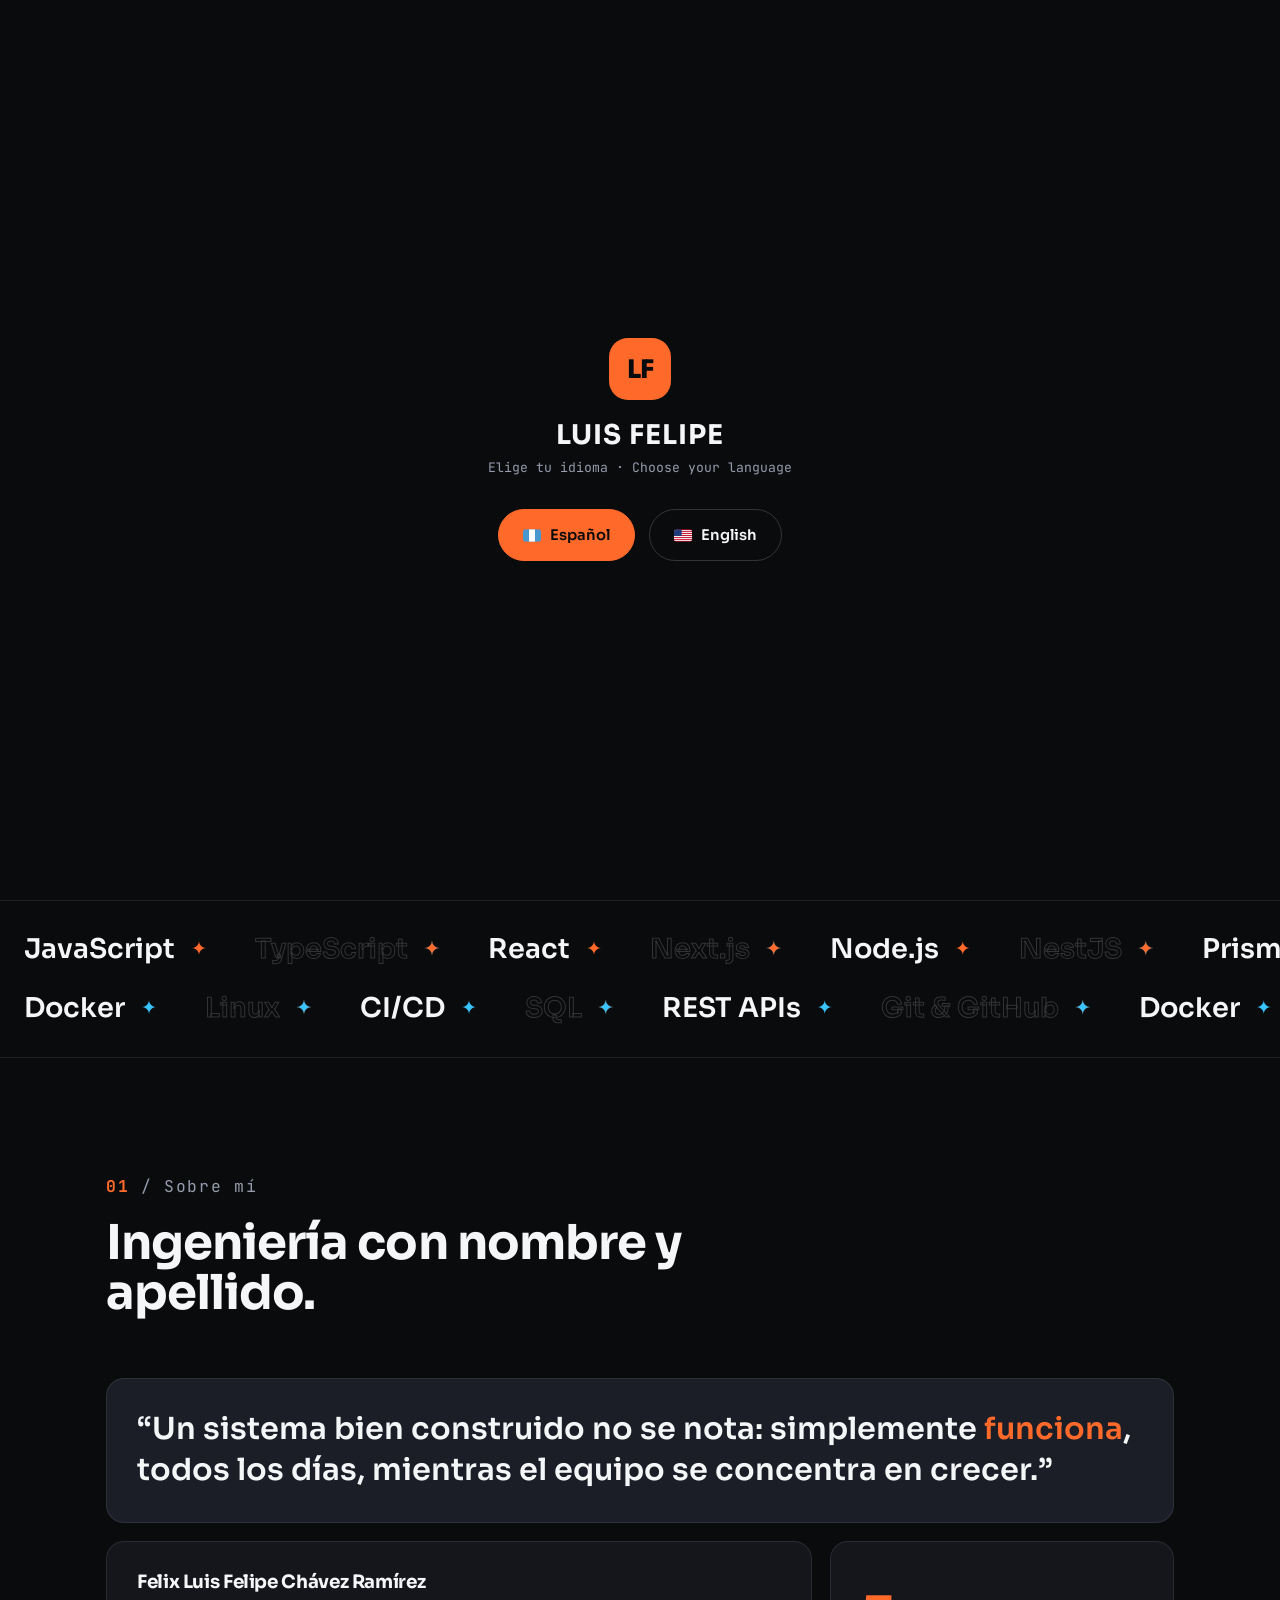
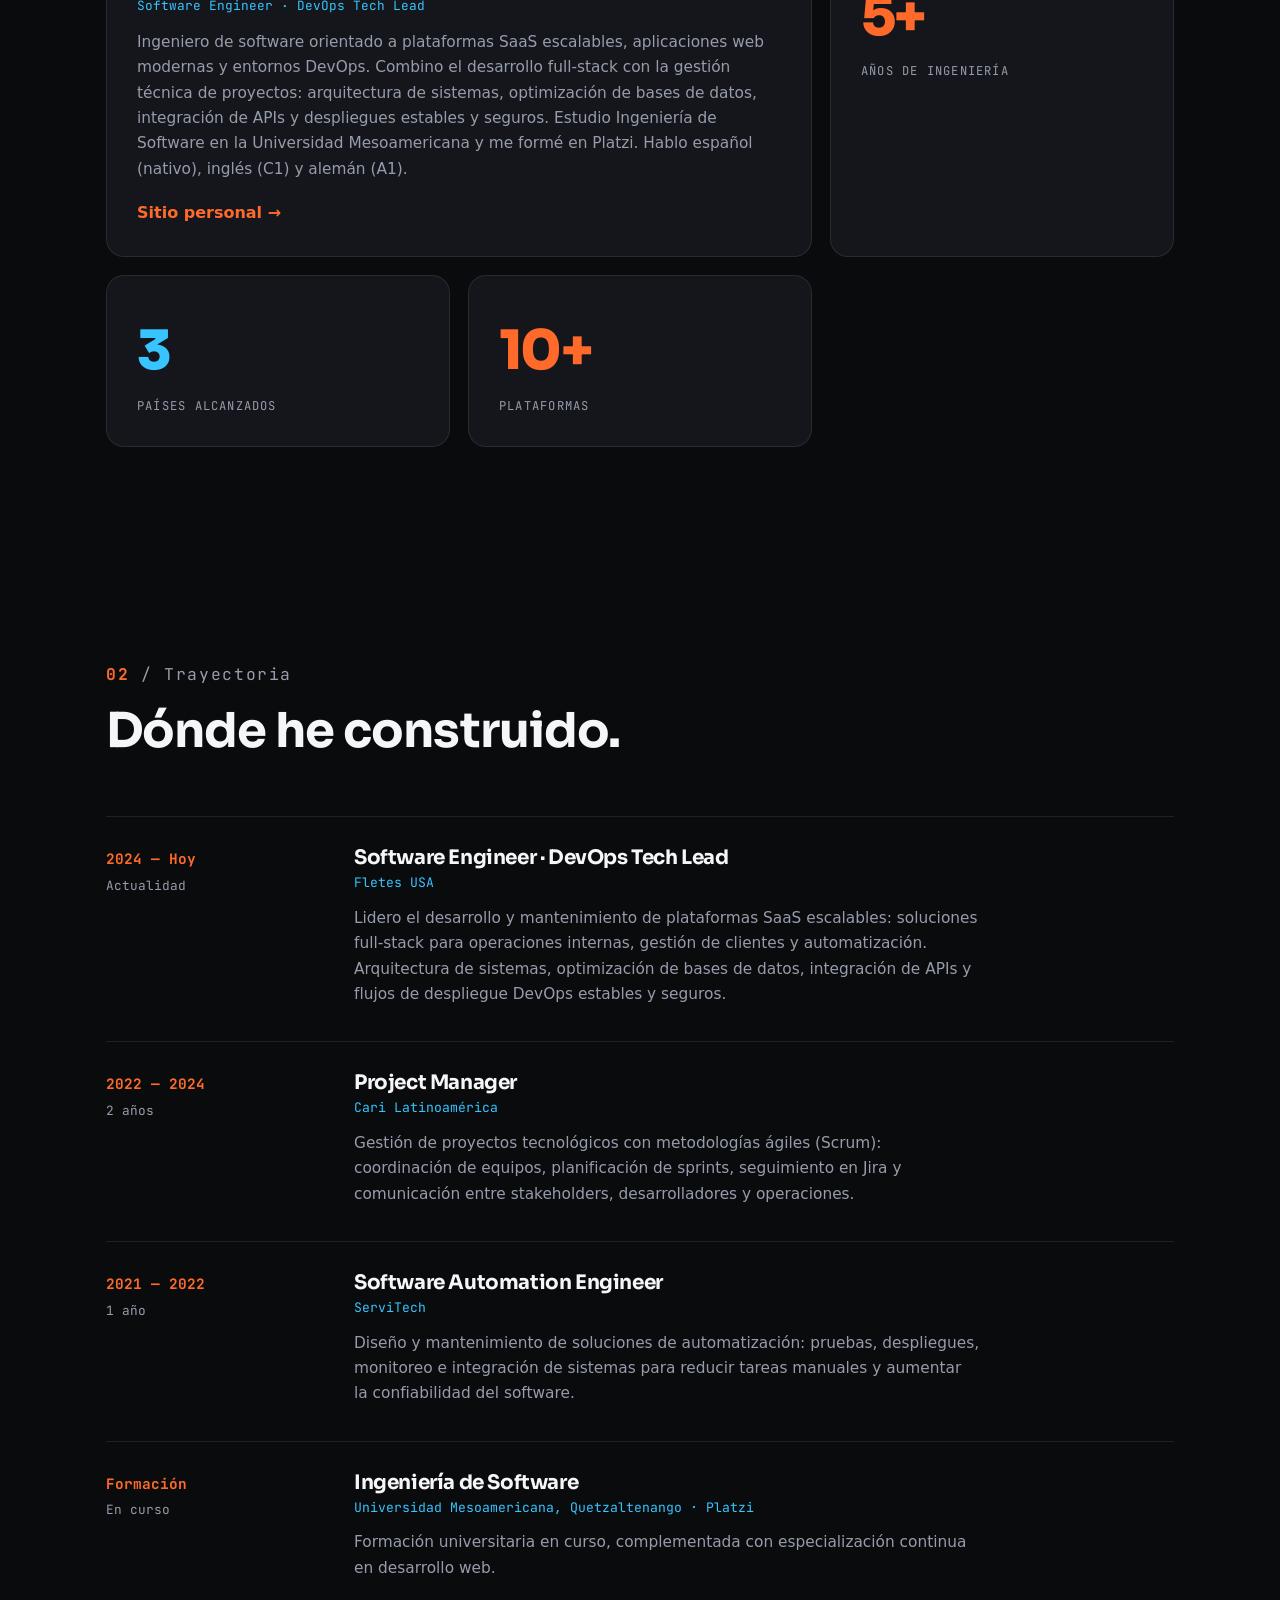
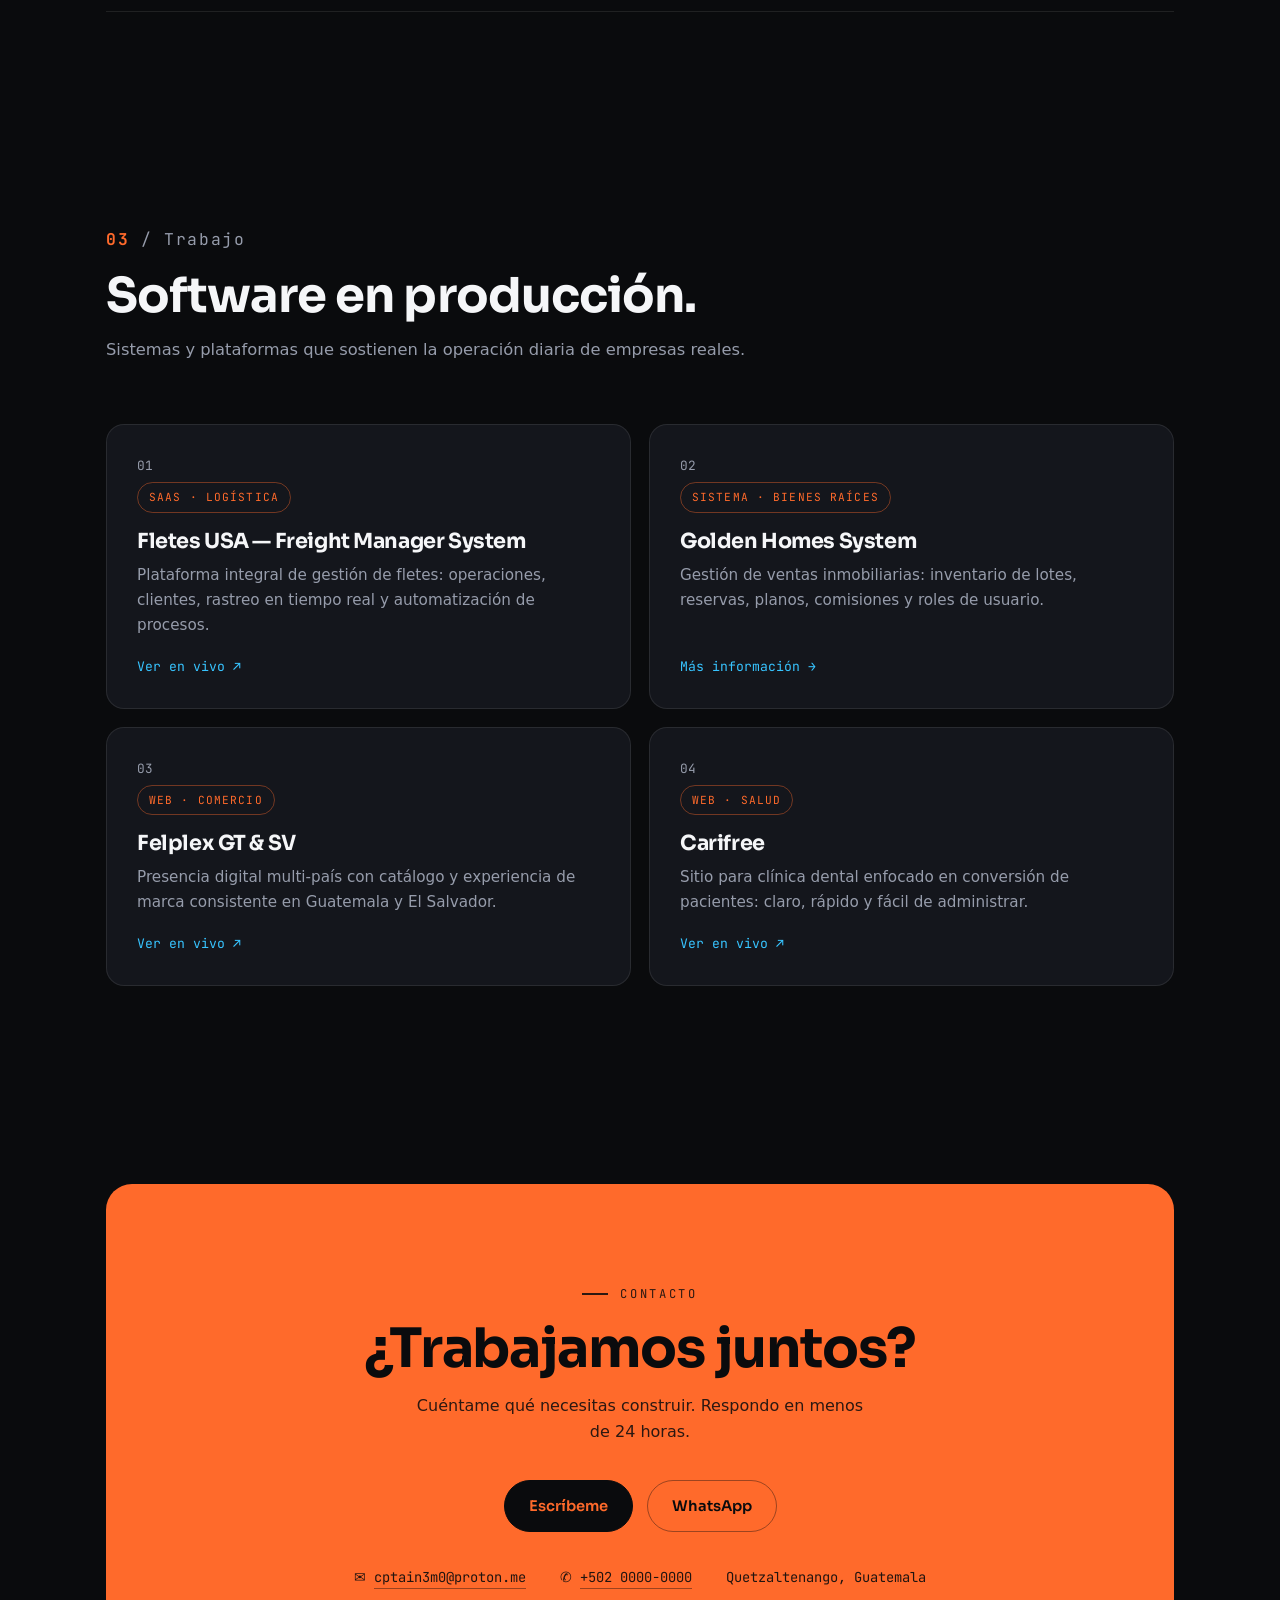
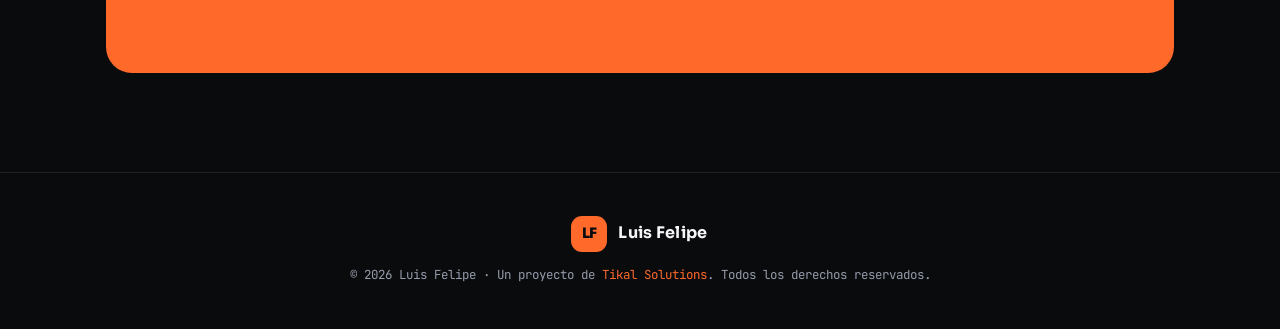
==== commit 2bb7c48c: "fix: enlazar 'Tikal Solutions' al sitio de la empresa (tikal-solutions-production.up.railway.app)" ====
--- a/index.html
+++ b/index.html
@@ -238,7 +238,7 @@
   <footer class="footer-portfolio">
     <div class="container">
       <span class="sig"><span class="brand-badge">LF</span> <b>Luis Felipe</b></span>
-      <p class="from">© 2026 Luis Felipe · Un proyecto de <a href="https://freightmanagementsystem.us.com" target="_blank" rel="noopener">Tikal Solutions</a>. Todos los derechos reservados.</p>
+      <p class="from">© 2026 Luis Felipe · Un proyecto de <a href="https://tikal-solutions-production.up.railway.app" target="_blank" rel="noopener">Tikal Solutions</a>. Todos los derechos reservados.</p>
     </div>
   </footer>
 
--- a/assets/styles.css
+++ b/assets/styles.css
@@ -1,173 +1,177 @@
 /* =====================================================================
-   LUIS FELIPE — Portafolio. Estilos base (heredados de Tikal Solutions)
-   Colores sólidos únicamente (cero gradientes), tema claro/oscuro.
+   LUIS FELIPE — Portafolio · hoja de estilos
+   Identidad propia: naranja + celeste + negro/blanco. Tipografía
+   Sora (display) · Inter (texto) · JetBrains Mono (etiquetas).
+   Cero gradientes de relleno; acentos sólidos. Tema claro/oscuro.
    ===================================================================== */
 
 :root {
-  --font-sans: "Space Mono", ui-monospace, monospace;
-  --font-mono: "Space Mono", ui-monospace, monospace;
-  --container: 1120px;
-  --pad: clamp(20px, 5vw, 48px);
-  --radius: 14px;
+  --font-display: "Sora", system-ui, sans-serif;
+  --font-body: "Inter", system-ui, sans-serif;
+  --font-mono: "JetBrains Mono", ui-monospace, monospace;
+  --container: 1180px;
+  --pad: clamp(20px, 5vw, 56px);
+  --radius: 18px;
   --ease: cubic-bezier(0.22, 1, 0.36, 1);
 }
 html[data-theme="dark"] {
-  --bg: #000000;
-  --surface: #0a0a0b;
-  --text: #eceef4;
-  --muted: #8f95a3;
-  --accent: #5b84ff;
-  --accent-contrast: #000000;
-  --line: rgba(236, 238, 244, 0.10);
-  --line-strong: rgba(236, 238, 244, 0.20);
-  --nav-bg: rgba(0, 0, 0, 0.72);
-  --star: 224, 231, 255;
-  --dot: 240, 242, 250;
+  --bg: #0a0b0d;
+  --surface: #14161c;
+  --surface-2: #1b1e27;
+  --text: #f5f6f8;
+  --muted: #969cab;
+  --accent: #ff6a2b;        /* naranja */
+  --accent-2: #37c4ff;      /* celeste */
+  --on-accent: #0a0b0d;
+  --line: rgba(255, 255, 255, 0.09);
+  --line-strong: rgba(255, 255, 255, 0.17);
+  --nav-bg: rgba(10, 11, 13, 0.72);
+  --dust: 210, 215, 228;
   color-scheme: dark;
 }
 html[data-theme="light"] {
-  --bg: #f6f7fa;
+  --bg: #f5f6f9;
   --surface: #ffffff;
-  --text: #101526;
-  --muted: #5b6376;
-  --accent: #2c5bee;
-  --accent-contrast: #ffffff;
-  --line: rgba(16, 21, 38, 0.10);
-  --line-strong: rgba(16, 21, 38, 0.22);
-  --nav-bg: rgba(246, 247, 250, 0.78);
-  --star: 44, 62, 110;
-  --dot: 26, 34, 58;
+  --surface-2: #eceff4;
+  --text: #0c0e12;
+  --muted: #566072;
+  --accent: #ec5a10;
+  --accent-2: #0c9dd6;
+  --on-accent: #ffffff;
+  --line: rgba(12, 14, 18, 0.10);
+  --line-strong: rgba(12, 14, 18, 0.20);
+  --nav-bg: rgba(245, 246, 249, 0.80);
+  --dust: 90, 100, 120;
   color-scheme: light;
 }
 
 * { margin: 0; padding: 0; box-sizing: border-box; }
 html { scroll-behavior: smooth; }
 body {
-  font-family: var(--font-sans);
+  font-family: var(--font-body);
   background: var(--bg);
   color: var(--text);
-  line-height: 1.6;
-  overflow-x: clip; /* nada se desborda de los límites del viewport */
+  line-height: 1.65;
+  overflow-x: clip;
   transition: background-color 0.5s var(--ease), color 0.5s var(--ease);
 }
-::selection { background: var(--accent); color: var(--accent-contrast); }
+::selection { background: var(--accent); color: var(--on-accent); }
 img, svg, canvas { display: block; max-width: 100%; }
 a { color: inherit; text-decoration: none; }
 button { font: inherit; color: inherit; background: none; border: none; cursor: pointer; }
-:focus-visible { outline: 2px solid var(--accent); outline-offset: 3px; border-radius: 4px; }
-
-/* ============ Fondo 3D (estrellas + planeta) ============ */
-#cosmos {
-  position: fixed;
-  inset: 0;
-  width: 100%;
-  height: 100%;
-  z-index: 0;
-  pointer-events: none;
-}
-
+:focus-visible { outline: 2px solid var(--accent); outline-offset: 3px; border-radius: 6px; }
+
+/* ============ Fondo 3D ============ */
+#cosmos { position: fixed; inset: 0; width: 100%; height: 100%; z-index: 0; pointer-events: none; }
 .page { position: relative; z-index: 1; }
-.container {
-  width: 100%;
-  max-width: var(--container);
-  margin-inline: auto;
-  padding-inline: var(--pad);
-}
+.container { width: 100%; max-width: var(--container); margin-inline: auto; padding-inline: var(--pad); }
+
+/* ============ Tipografía ============ */
+h1, h2, h3, .display { font-family: var(--font-display); font-weight: 700; letter-spacing: -0.02em; line-height: 1.05; }
+.eyebrow {
+  font-family: var(--font-mono);
+  font-size: 0.76rem;
+  letter-spacing: 0.22em;
+  text-transform: uppercase;
+  color: var(--accent);
+  display: inline-flex;
+  align-items: center;
+  gap: 12px;
+}
+.eyebrow::before { content: ""; width: 26px; height: 2px; background: var(--accent); }
+.eyebrow.c-2 { color: var(--accent-2); }
+.eyebrow.c-2::before { background: var(--accent-2); }
 
 /* ============ Navegación ============ */
 .nav {
-  position: fixed;
-  top: 0; left: 0; right: 0;
-  z-index: 50;
+  position: fixed; top: 0; left: 0; right: 0; z-index: 50;
   border-bottom: 1px solid transparent;
-  transition: border-color 0.4s var(--ease), background-color 0.4s var(--ease), backdrop-filter 0.4s var(--ease);
-}
-/* El blur vive en un ::before: backdrop-filter en el nav crearía un
-   containing block y rompería los hijos con position: fixed. */
+  transition: border-color 0.4s var(--ease);
+}
 .nav::before {
-  content: "";
-  position: absolute;
-  inset: 0;
-  z-index: -1;
+  content: ""; position: absolute; inset: 0; z-index: -1;
   background: var(--nav-bg);
-  -webkit-backdrop-filter: blur(14px);
-  backdrop-filter: blur(14px);
-  opacity: 0;
-  transition: opacity 0.4s var(--ease);
+  -webkit-backdrop-filter: blur(16px); backdrop-filter: blur(16px);
+  opacity: 0; transition: opacity 0.4s var(--ease);
 }
 .nav.scrolled { border-bottom-color: var(--line); }
 .nav.scrolled::before, .nav.menu-open::before { opacity: 1; }
-.nav-inner {
-  display: flex;
-  align-items: center;
-  justify-content: space-between;
-  gap: 24px;
-  height: 68px;
-}
-.brand {
-  display: flex;
-  align-items: center;
-  gap: 10px;
-  font-weight: 700;
-  letter-spacing: 0.14em;
-  font-size: 0.95rem;
-}
-.brand-mark { width: 26px; height: 26px; flex: none; }
-.brand span { color: var(--muted); font-weight: 500; }
-.nav-links { display: flex; gap: 4px; align-items: center; }
+.nav-inner { display: flex; align-items: center; justify-content: space-between; gap: 20px; height: 72px; }
+
+.brand { display: flex; align-items: center; gap: 12px; }
+.brand-badge {
+  width: 40px; height: 40px; flex: none;
+  display: grid; place-items: center;
+  background: var(--accent); color: var(--on-accent);
+  border-radius: 12px;
+  font-family: var(--font-display); font-weight: 800; font-size: 1.05rem;
+  letter-spacing: -0.03em;
+  box-shadow: 0 0 0 1px var(--accent);
+  transition: transform 0.3s var(--ease);
+}
+.brand:hover .brand-badge { transform: rotate(-8deg); }
+.brand-name { display: flex; flex-direction: column; line-height: 1.1; }
+.brand-name b { font-family: var(--font-display); font-weight: 700; font-size: 0.98rem; letter-spacing: 0.01em; }
+.brand-name em { font-style: normal; font-family: var(--font-mono); font-size: 0.66rem; letter-spacing: 0.12em; color: var(--muted); text-transform: uppercase; }
+
+.nav-links { display: flex; gap: 2px; align-items: center; }
 .nav-links a {
-  padding: 8px 12px;
+  position: relative;
+  padding: 9px 15px;
+  font-size: 0.9rem; font-weight: 500;
+  color: var(--muted);
   border-radius: 999px;
-  font-size: 0.85rem;
-  color: var(--muted);
-  transition: color 0.25s var(--ease), background-color 0.25s var(--ease);
-}
-.nav-links a:hover { color: var(--text); background: var(--line); }
+  transition: color 0.25s var(--ease);
+}
+.nav-links a::after {
+  content: ""; position: absolute; left: 15px; right: 15px; bottom: 3px;
+  height: 2px; background: var(--accent); border-radius: 2px;
+  transform: scaleX(0); transform-origin: left; transition: transform 0.28s var(--ease);
+}
+.nav-links a:hover { color: var(--text); }
+.nav-links a:hover::after, .nav-links a.active::after { transform: scaleX(1); }
 .nav-links a.active { color: var(--text); }
 .nav-actions { display: flex; align-items: center; gap: 10px; }
 
 .lang-toggle {
-  height: 40px;
-  padding: 0 14px;
-  border-radius: 999px;
+  height: 40px; padding: 0 14px; border-radius: 999px;
   border: 1px solid var(--line-strong);
-  display: inline-flex;
-  align-items: center;
-  gap: 8px;
-  font-family: var(--font-mono);
-  font-size: 0.78rem;
-  font-weight: 700;
-  letter-spacing: 0.04em;
+  display: inline-flex; align-items: center; gap: 8px;
+  font-family: var(--font-mono); font-size: 0.76rem; font-weight: 700; letter-spacing: 0.04em;
   color: var(--muted);
   transition: border-color 0.25s var(--ease), color 0.25s var(--ease);
 }
-.lang-toggle:hover { border-color: var(--accent); color: var(--text); }
-.flag { width: 18px; height: 13px; flex: none; display: inline-block; }
-
-/* Overlay de selección de idioma (primera visita) */
-.lang-overlay {
-  position: fixed;
-  inset: 0;
-  z-index: 100;
-  background: var(--bg);
-  display: grid;
-  place-items: center;
-  text-align: center;
-  transition: opacity 0.45s var(--ease);
-}
-.lang-overlay.hide { opacity: 0; pointer-events: none; }
-.lang-overlay .brand-mark { width: 40px; height: 40px; margin: 0 auto 22px; }
-.lang-overlay h2 { font-size: clamp(1.1rem, 2.6vw, 1.5rem); letter-spacing: 0.02em; }
-.lang-overlay p { color: var(--muted); margin-top: 8px; font-size: 0.9rem; }
-.lang-overlay .lang-actions { display: flex; gap: 14px; justify-content: center; margin-top: 30px; flex-wrap: wrap; }
-
-/* Menú móvil discreto */
+.lang-toggle:hover { border-color: var(--accent-2); color: var(--text); }
+.flag { width: 18px; height: 13px; flex: none; border-radius: 2px; }
+
+.theme-toggle {
+  width: 40px; height: 40px; border-radius: 999px;
+  border: 1px solid var(--line-strong);
+  display: grid; place-items: center;
+  transition: border-color 0.25s var(--ease), transform 0.35s var(--ease), opacity 0.25s var(--ease);
+}
+.theme-toggle:hover { border-color: var(--accent); transform: rotate(-25deg); }
+.theme-toggle svg { width: 18px; height: 18px; stroke: var(--text); fill: none; stroke-width: 1.8; stroke-linecap: round; }
+html[data-theme="dark"] .icon-sun { display: block; } html[data-theme="dark"] .icon-moon { display: none; }
+html[data-theme="light"] .icon-sun { display: none; } html[data-theme="light"] .icon-moon { display: block; }
+
+/* Botones */
+.btn {
+  display: inline-flex; align-items: center; gap: 9px;
+  padding: 13px 24px; border-radius: 999px;
+  font-family: var(--font-display); font-weight: 600; font-size: 0.92rem;
+  border: 1px solid var(--line-strong);
+  transition: transform 0.25s var(--ease), border-color 0.25s var(--ease), background-color 0.25s var(--ease), color 0.25s var(--ease);
+}
+.btn:hover { transform: translateY(-2px); border-color: var(--accent); }
+.btn-primary { background: var(--accent); color: var(--on-accent); border-color: var(--accent); }
+.btn-primary:hover { background: var(--accent); opacity: 0.92; }
+.btn-sm { padding: 9px 18px; font-size: 0.85rem; }
+
+/* Menú móvil */
 .menu-toggle {
-  display: none;
-  width: 40px; height: 40px;
-  border-radius: 999px;
-  border: 1px solid var(--line-strong);
-  place-items: center;
+  display: none; width: 40px; height: 40px; border-radius: 999px;
+  border: 1px solid var(--line-strong); place-items: center;
   transition: border-color 0.25s var(--ease);
 }
 .menu-toggle:hover { border-color: var(--accent); }
@@ -175,632 +179,257 @@
 .menu-toggle .icon-close { display: none; }
 .menu-toggle[aria-expanded="true"] .icon-open { display: none; }
 .menu-toggle[aria-expanded="true"] .icon-close { display: block; }
-
 .nav.menu-open { border-bottom-color: var(--line); }
 .mobile-menu {
-  position: fixed;
-  top: 68px; left: 0; right: 0;
-  z-index: 49;
-  background: var(--nav-bg);
-  -webkit-backdrop-filter: blur(14px);
-  backdrop-filter: blur(14px);
+  position: fixed; top: 72px; left: 0; right: 0; z-index: 49;
+  background: var(--nav-bg); -webkit-backdrop-filter: blur(16px); backdrop-filter: blur(16px);
   border-bottom: 1px solid var(--line);
-  padding: 6px var(--pad) 12px;
-  display: grid;
-  opacity: 0;
-  transform: translateY(-10px);
-  pointer-events: none;
+  padding: 6px var(--pad) 14px; display: grid;
+  opacity: 0; transform: translateY(-10px); pointer-events: none;
   transition: opacity 0.3s var(--ease), transform 0.3s var(--ease);
 }
 .mobile-menu.open { opacity: 1; transform: none; pointer-events: auto; }
 .mobile-menu a {
-  display: flex;
-  align-items: center;
-  gap: 10px;
-  padding: 13px 4px;
-  font-size: 0.92rem;
-  color: var(--muted);
-  border-bottom: 1px solid var(--line);
-  transition: color 0.25s var(--ease);
+  display: flex; align-items: center; gap: 10px;
+  padding: 14px 4px; font-size: 0.95rem; color: var(--muted);
+  border-bottom: 1px solid var(--line); transition: color 0.25s var(--ease);
 }
 .mobile-menu a:last-child { border-bottom: none; }
-.mobile-menu a:hover, .mobile-menu a.active { color: var(--text); }
+.mobile-menu a:hover { color: var(--accent); }
 @media (max-width: 940px) {
   .menu-toggle { display: grid; }
-  .nav-actions .lang-toggle { display: none; } /* el idioma vive en el menú móvil */
-}
-
-/* Selector de tema: en el nav en escritorio; flotante discreto en móvil */
-.theme-toggle {
-  width: 40px; height: 40px;
-  border-radius: 999px;
-  border: 1px solid var(--line-strong);
-  display: grid;
-  place-items: center;
-  transition: border-color 0.25s var(--ease), transform 0.25s var(--ease), opacity 0.25s var(--ease);
-}
-.theme-toggle:hover { border-color: var(--accent); transform: rotate(20deg); }
-@media (max-width: 940px) {
+  .nav-actions .lang-toggle { display: none; }
   .theme-toggle {
-    position: fixed;
-    right: clamp(14px, 3vw, 24px);
-    bottom: clamp(14px, 3vw, 24px);
-    z-index: 60;
-    width: 42px; height: 42px;
-    background: var(--nav-bg);
-    -webkit-backdrop-filter: blur(10px);
-    backdrop-filter: blur(10px);
-    opacity: 0.65;
+    position: fixed; right: clamp(14px, 3vw, 24px); bottom: clamp(14px, 3vw, 24px);
+    z-index: 60; width: 46px; height: 46px;
+    background: var(--nav-bg); -webkit-backdrop-filter: blur(10px); backdrop-filter: blur(10px);
+    opacity: 0.7;
   }
   .theme-toggle:hover { opacity: 1; }
 }
-.theme-toggle svg { width: 18px; height: 18px; stroke: var(--text); fill: none; stroke-width: 1.8; stroke-linecap: round; }
-html[data-theme="dark"] .icon-sun { display: block; }
-html[data-theme="dark"] .icon-moon { display: none; }
-html[data-theme="light"] .icon-sun { display: none; }
-html[data-theme="light"] .icon-moon { display: block; }
-
-.btn {
-  display: inline-flex;
-  align-items: center;
-  gap: 8px;
-  padding: 12px 22px;
-  border-radius: 999px;
-  font-weight: 600;
-  font-size: 0.92rem;
-  border: 1px solid var(--line-strong);
-  transition: transform 0.25s var(--ease), border-color 0.25s var(--ease), background-color 0.25s var(--ease), color 0.25s var(--ease), opacity 0.25s var(--ease);
-}
-.btn:hover { transform: translateY(-2px); border-color: var(--accent); }
-.btn-primary {
-  background: var(--accent);
-  color: var(--accent-contrast);
-  border-color: var(--accent);
-}
-.btn-primary:hover { transform: translateY(-2px); opacity: 0.92; }
-.btn-sm { padding: 9px 18px; }
-
-/* ============ Hero (inicio) ============ */
-.hero {
-  min-height: 100svh;
-  display: flex;
-  align-items: center;
-  padding-top: 68px;
-}
-.hero-content { max-width: 640px; }
-.eyebrow {
-  font-family: var(--font-mono);
-  font-size: 0.78rem;
-  letter-spacing: 0.28em;
-  text-transform: uppercase;
-  color: var(--accent);
-  display: flex;
-  align-items: center;
-  gap: 12px;
-}
-.eyebrow::before { content: ""; width: 28px; height: 1px; background: var(--accent); }
-.eyebrow.centered { justify-content: center; }
-.hero h1 {
-  font-size: clamp(1.9rem, 4.8vw, 3.3rem);
-  line-height: 1.14;
-  font-weight: 700;
-  letter-spacing: -0.01em;
-  margin-top: 22px;
-  text-wrap: balance;
-}
-.hero h1 em, .page-head h1 em { font-style: normal; color: var(--accent); }
-.hero p.lede {
-  margin-top: 22px;
-  font-size: clamp(1rem, 1.6vw, 1.15rem);
-  color: var(--muted);
-  max-width: 52ch;
-  text-wrap: pretty;
-}
-.hero-ctas { display: flex; flex-wrap: wrap; gap: 14px; margin-top: 36px; }
-.hero-ctas.centered { justify-content: center; }
-.hero-meta {
-  display: flex;
-  flex-wrap: wrap;
-  gap: 12px 36px;
-  margin-top: 56px;
-  padding-top: 24px;
-  border-top: 1px solid var(--line);
-}
-.hero-meta div { font-family: var(--font-mono); font-size: 0.82rem; color: var(--muted); }
-.hero-meta strong { display: block; font-family: var(--font-sans); font-size: 1.4rem; color: var(--text); font-weight: 700; }
-
-/* Entrada escalonada */
-[data-stagger] { opacity: 0; transform: translateY(26px); animation: rise 0.9s var(--ease) forwards; }
-[data-stagger="1"] { animation-delay: 0.05s; }
-[data-stagger="2"] { animation-delay: 0.18s; }
-[data-stagger="3"] { animation-delay: 0.31s; }
-[data-stagger="4"] { animation-delay: 0.44s; }
-[data-stagger="5"] { animation-delay: 0.57s; }
-@keyframes rise { to { opacity: 1; transform: none; } }
-
-/* ============ Encabezado de subpágina ============ */
-.page-head {
-  padding-top: calc(68px + clamp(72px, 14vh, 130px));
-  padding-bottom: clamp(16px, 3vh, 28px);
-}
-.page-head h1 {
-  font-size: clamp(1.7rem, 4vw, 2.8rem);
-  line-height: 1.16;
-  letter-spacing: -0.01em;
-  margin-top: 20px;
-  max-width: 24ch;
-  text-wrap: balance;
-}
-.page-head p {
-  margin-top: 18px;
-  color: var(--muted);
-  max-width: 58ch;
-  font-size: clamp(0.98rem, 1.5vw, 1.1rem);
-  text-wrap: pretty;
-}
+
+/* Overlay de idioma */
+.lang-overlay {
+  position: fixed; inset: 0; z-index: 100; background: var(--bg);
+  display: grid; place-items: center; text-align: center;
+  transition: opacity 0.45s var(--ease);
+}
+.lang-overlay.hide { opacity: 0; pointer-events: none; }
+.brand-badge.lg { width: 60px; height: 60px; border-radius: 18px; font-size: 1.6rem; margin: 0 auto 22px; }
+.lang-overlay h2 { font-size: clamp(1.3rem, 3vw, 1.7rem); letter-spacing: 0.04em; }
+.lang-overlay p { color: var(--muted); margin-top: 8px; font-family: var(--font-mono); font-size: 0.82rem; }
+.lang-overlay .lang-actions { display: flex; gap: 14px; justify-content: center; margin-top: 30px; flex-wrap: wrap; }
+.lang-overlay .btn span { font-family: var(--font-display); }
 
 /* ============ Secciones ============ */
-section { padding-block: clamp(80px, 12vh, 140px); }
-section.tight { padding-block: clamp(40px, 7vh, 80px); }
-.section-head { max-width: 640px; margin-bottom: clamp(40px, 6vw, 64px); }
-.section-head h2 {
-  font-size: clamp(1.4rem, 3.1vw, 2rem);
-  line-height: 1.22;
-  letter-spacing: -0.01em;
-  margin-top: 18px;
-  text-wrap: balance;
-}
-.section-head p { margin-top: 14px; color: var(--muted); text-wrap: pretty; }
-
-/* Revelado al hacer scroll */
-.reveal { opacity: 0; transform: translateY(28px); transition: opacity 0.8s var(--ease), transform 0.8s var(--ease); }
+section { padding-block: clamp(72px, 11vh, 132px); position: relative; }
+.sec-head { margin-bottom: clamp(36px, 6vw, 60px); max-width: 720px; }
+.sec-index {
+  font-family: var(--font-mono); font-size: 0.78rem; letter-spacing: 0.1em;
+  color: var(--muted); margin-bottom: 18px;
+}
+.sec-index b { color: var(--accent); }
+.sec-head h2 { font-size: clamp(1.9rem, 4.6vw, 3rem); }
+.sec-head p { margin-top: 16px; color: var(--muted); font-size: 1.02rem; }
+
+.reveal { opacity: 0; transform: translateY(30px); transition: opacity 0.8s var(--ease), transform 0.8s var(--ease); }
 .reveal.visible { opacity: 1; transform: none; }
 .reveal[data-delay="1"] { transition-delay: 0.08s; }
 .reveal[data-delay="2"] { transition-delay: 0.16s; }
 .reveal[data-delay="3"] { transition-delay: 0.24s; }
 
-/* ============ Tarjetas / grillas ============ */
-.grid {
-  display: grid;
-  grid-template-columns: repeat(auto-fit, minmax(min(235px, 100%), 1fr));
-  gap: 18px;
-}
-.grid.two { grid-template-columns: repeat(auto-fit, minmax(min(340px, 100%), 1fr)); }
+/* ============ HERO ============ */
+.hero { min-height: 100svh; display: flex; align-items: center; padding-top: 72px; }
+.hero-grid {
+  display: grid; grid-template-columns: 1.15fr 0.85fr;
+  gap: clamp(32px, 6vw, 76px); align-items: center; width: 100%;
+}
+[data-stagger] { opacity: 0; transform: translateY(28px); animation: rise 0.9s var(--ease) forwards; }
+[data-stagger="1"] { animation-delay: .05s } [data-stagger="2"] { animation-delay: .16s }
+[data-stagger="3"] { animation-delay: .28s } [data-stagger="4"] { animation-delay: .4s }
+[data-stagger="5"] { animation-delay: .52s }
+@keyframes rise { to { opacity: 1; transform: none; } }
+
+.hero .name {
+  font-size: clamp(3rem, 10vw, 6.2rem); font-weight: 800; line-height: 0.92;
+  letter-spacing: -0.04em; margin-top: 24px;
+}
+.hero .name .l2 { color: var(--accent); position: relative; }
+.hero .name .l2::after {
+  content: ""; position: absolute; left: 0; right: 0; bottom: 0.1em; height: 0.12em;
+  background: var(--accent-2);
+}
+.hero .role {
+  font-family: var(--font-mono); font-size: clamp(0.9rem, 1.7vw, 1.05rem);
+  color: var(--text); margin-top: 22px; display: flex; align-items: center; gap: 10px; flex-wrap: wrap;
+}
+.hero .role .dot { width: 8px; height: 8px; border-radius: 50%; background: var(--accent-2); box-shadow: 0 0 0 4px color-mix(in srgb, var(--accent-2) 25%, transparent); }
+.hero .lede { margin-top: 22px; color: var(--muted); font-size: 1.06rem; max-width: 48ch; }
+.hero-ctas { display: flex; flex-wrap: wrap; gap: 14px; margin-top: 34px; }
+.hero-facts { display: flex; flex-wrap: wrap; gap: 10px 40px; margin-top: 46px; padding-top: 26px; border-top: 1px solid var(--line); }
+.hero-facts div { font-family: var(--font-mono); font-size: 0.8rem; color: var(--muted); }
+.hero-facts strong { display: block; font-family: var(--font-display); font-size: 1.7rem; font-weight: 700; color: var(--text); letter-spacing: -0.02em; }
+.hero-facts strong em { font-style: normal; color: var(--accent); }
+
+/* Retrato con marco de esquinas + glow */
+.portrait { position: relative; width: 100%; max-width: 380px; margin-inline: auto; aspect-ratio: 4/5; }
+.portrait .frame {
+  position: absolute; inset: 0; border-radius: 22px; overflow: hidden;
+  background: var(--surface); border: 1px solid var(--line-strong);
+}
+.portrait .frame img { width: 100%; height: 100%; object-fit: cover; transition: transform 0.7s var(--ease); }
+.portrait:hover .frame img { transform: scale(1.04); }
+.portrait .bracket { position: absolute; width: 42px; height: 42px; border: 3px solid var(--accent); }
+.portrait .bracket.tl { top: -10px; left: -10px; border-right: 0; border-bottom: 0; border-radius: 6px 0 0 0; }
+.portrait .bracket.br { bottom: -10px; right: -10px; border-left: 0; border-top: 0; border-radius: 0 0 6px 0; border-color: var(--accent-2); }
+.portrait .badge {
+  position: absolute; left: -14px; bottom: 26px; z-index: 3;
+  display: inline-flex; align-items: center; gap: 8px;
+  padding: 9px 15px; border-radius: 999px;
+  background: var(--surface); border: 1px solid var(--line-strong);
+  font-family: var(--font-mono); font-size: 0.74rem; box-shadow: 0 8px 30px rgba(0,0,0,.25);
+}
+.portrait .badge .pulse { width: 8px; height: 8px; border-radius: 50%; background: var(--accent-2); }
+.portrait-edit {
+  position: absolute; right: 12px; bottom: 12px; z-index: 3;
+  display: inline-flex; align-items: center; gap: 7px;
+  padding: 9px 13px; border-radius: 999px;
+  border: 1px solid var(--line-strong); background: var(--nav-bg);
+  -webkit-backdrop-filter: blur(10px); backdrop-filter: blur(10px);
+  font-family: var(--font-mono); font-size: 0.72rem; color: var(--text);
+  opacity: 0; transform: translateY(6px);
+  transition: opacity 0.25s var(--ease), transform 0.25s var(--ease), border-color 0.25s var(--ease);
+}
+.portrait:hover .portrait-edit, .portrait-edit:focus-visible { opacity: 1; transform: none; }
+.portrait-edit:hover { border-color: var(--accent); }
+.portrait-edit svg { width: 15px; height: 15px; stroke: currentColor; fill: none; stroke-width: 1.8; stroke-linecap: round; stroke-linejoin: round; }
+@media (hover: none) { .portrait-edit { opacity: 1; transform: none; } }
+
+@media (max-width: 900px) {
+  .hero-grid { grid-template-columns: 1fr; gap: clamp(30px, 9vw, 50px); }
+  .portrait { order: -1; max-width: 280px; }
+  .portrait .badge { left: 0; }
+}
+
+/* ============ MARQUEE de habilidades ============ */
+.marquee { border-block: 1px solid var(--line); padding-block: 26px; overflow: hidden; }
+.marquee-row { display: flex; gap: 0; width: max-content; animation: slide 34s linear infinite; }
+.marquee-row.rev { animation-direction: reverse; margin-top: 14px; }
+.marquee:hover .marquee-row { animation-play-state: paused; }
+.marquee-item {
+  display: inline-flex; align-items: center; gap: 16px; padding-inline: 24px;
+  font-family: var(--font-display); font-weight: 600; font-size: clamp(1.1rem, 2.4vw, 1.7rem);
+  color: var(--text); white-space: nowrap;
+}
+.marquee-item::after { content: "✦"; color: var(--accent); font-size: 0.7em; }
+.marquee-row.rev .marquee-item::after { color: var(--accent-2); }
+.marquee-item.ghost { color: transparent; -webkit-text-stroke: 1px var(--line-strong); }
+@keyframes slide { to { transform: translateX(-50%); } }
+
+/* ============ Bento sobre mí ============ */
+.bento { display: grid; grid-template-columns: repeat(3, 1fr); gap: 18px; }
 .card {
-  background: var(--surface);
-  border: 1px solid var(--line);
-  border-radius: var(--radius);
-  padding: 28px;
-  transition: border-color 0.3s var(--ease), transform 0.3s var(--ease), background-color 0.5s var(--ease);
+  background: var(--surface); border: 1px solid var(--line); border-radius: var(--radius);
+  padding: 30px; transition: border-color 0.3s var(--ease), transform 0.3s var(--ease);
 }
 .card:hover { border-color: var(--accent); transform: translateY(-4px); }
-.card .icon {
-  width: 44px; height: 44px;
-  border-radius: 11px;
-  border: 1px solid var(--line-strong);
-  display: grid;
-  place-items: center;
-  margin-bottom: 20px;
-}
-.card .icon svg { width: 20px; height: 20px; stroke: var(--accent); fill: none; stroke-width: 1.7; stroke-linecap: round; stroke-linejoin: round; }
-.card h3 { font-size: 1.12rem; font-weight: 600; }
-.card p { margin-top: 10px; font-size: 0.93rem; color: var(--muted); }
-.card .more {
-  display: inline-flex;
-  align-items: center;
-  gap: 6px;
-  margin-top: 18px;
-  font-size: 0.88rem;
-  font-weight: 600;
-  color: var(--accent);
-}
-
-/* Listas con check */
-.checks { list-style: none; display: grid; gap: 10px; margin-top: 18px; }
-.checks li { position: relative; padding-left: 26px; color: var(--muted); font-size: 0.93rem; }
-.checks li::before { content: "✓"; position: absolute; left: 0; color: var(--accent); font-weight: 700; }
-
-/* ============ Proceso ============ */
-.steps {
-  display: grid;
-  grid-template-columns: repeat(auto-fit, minmax(min(230px, 100%), 1fr));
-  gap: 0;
-  border: 1px solid var(--line);
-  border-radius: var(--radius);
+.card.span-2 { grid-column: span 2; }
+.card.quote { grid-column: span 3; background: var(--surface-2); }
+.card.quote p { font-family: var(--font-display); font-size: clamp(1.2rem, 2.6vw, 1.9rem); font-weight: 600; line-height: 1.35; }
+.card.quote p em { font-style: normal; color: var(--accent); }
+.card h3 { font-size: 1.15rem; }
+.card .role-line { font-family: var(--font-mono); font-size: 0.8rem; color: var(--accent-2); margin-top: 4px; }
+.card p.body { margin-top: 14px; color: var(--muted); font-size: 0.96rem; }
+.card .stat-num { font-family: var(--font-display); font-weight: 800; font-size: clamp(2.4rem, 5vw, 3.4rem); letter-spacing: -0.03em; color: var(--accent); }
+.card .stat-lbl { font-family: var(--font-mono); font-size: 0.76rem; color: var(--muted); text-transform: uppercase; letter-spacing: 0.1em; }
+.card.tile-2 .stat-num { color: var(--accent-2); }
+.card .link { display: inline-flex; align-items: center; gap: 7px; margin-top: 18px; font-weight: 600; color: var(--accent); }
+@media (max-width: 820px) {
+  .bento { grid-template-columns: 1fr 1fr; }
+  .card.quote, .card.span-2 { grid-column: span 2; }
+}
+@media (max-width: 520px) {
+  .bento { grid-template-columns: 1fr; }
+  .card.quote, .card.span-2 { grid-column: span 1; }
+}
+
+/* ============ Timeline (año grande) ============ */
+.timeline { display: grid; gap: 4px; }
+.t-row {
+  display: grid; grid-template-columns: 200px 1fr; gap: clamp(16px, 4vw, 48px);
+  padding: 30px 0; border-top: 1px solid var(--line); align-items: start;
+}
+.t-row:last-child { border-bottom: 1px solid var(--line); }
+.t-year { font-family: var(--font-mono); font-size: 0.9rem; color: var(--accent); font-weight: 700; }
+.t-year span { display: block; color: var(--muted); font-weight: 400; font-size: 0.8rem; margin-top: 4px; }
+.t-body h3 { font-size: 1.25rem; }
+.t-body .where { font-family: var(--font-mono); font-size: 0.82rem; color: var(--accent-2); margin-top: 4px; }
+.t-body p { margin-top: 12px; color: var(--muted); font-size: 0.96rem; max-width: 64ch; }
+.t-row:hover .t-year { color: var(--accent-2); }
+@media (max-width: 640px) { .t-row { grid-template-columns: 1fr; gap: 10px; } }
+
+/* ============ Proyectos ============ */
+.proj-grid { display: grid; grid-template-columns: 1fr 1fr; gap: 18px; }
+@media (max-width: 720px) { .proj-grid { grid-template-columns: 1fr; } }
+.proj {
+  position: relative; display: flex; flex-direction: column;
+  background: var(--surface); border: 1px solid var(--line); border-radius: var(--radius);
+  padding: 30px; min-height: 210px;
+  transition: border-color 0.3s var(--ease), transform 0.3s var(--ease);
   overflow: hidden;
-  background: var(--surface);
-}
-.step {
-  padding: 32px 28px;
-  border-inline-start: 1px solid var(--line);
-  transition: background-color 0.3s var(--ease);
-}
-.step:first-child { border-inline-start: none; }
-.step:hover { background: var(--line); }
-.step .num { font-family: var(--font-mono); font-size: 0.8rem; color: var(--accent); letter-spacing: 0.2em; }
-.step h3 { margin-top: 14px; font-size: 1.05rem; font-weight: 600; }
-.step p { margin-top: 8px; font-size: 0.9rem; color: var(--muted); }
-@media (max-width: 980px) {
-  .step { border-inline-start: none; border-top: 1px solid var(--line); }
-  .step:first-child { border-top: none; }
-}
-
-/* ============ Proyectos (lista compacta del inicio) ============ */
-.projects { display: grid; gap: 14px; }
-.project {
-  display: grid;
-  grid-template-columns: auto 1fr auto;
-  align-items: center;
-  gap: 20px;
-  padding: 26px 28px;
-  background: var(--surface);
-  border: 1px solid var(--line);
-  border-radius: var(--radius);
-  transition: border-color 0.3s var(--ease), transform 0.3s var(--ease);
-}
-.project:hover { border-color: var(--accent); transform: translateX(6px); }
-.tag {
-  font-family: var(--font-mono);
-  font-size: 0.72rem;
-  letter-spacing: 0.14em;
-  text-transform: uppercase;
-  color: var(--accent);
-  border: 1px solid var(--line-strong);
-  padding: 6px 12px;
-  border-radius: 999px;
-  white-space: nowrap;
-}
-.project h3 { font-size: 1.08rem; font-weight: 600; }
-.project p { font-size: 0.9rem; color: var(--muted); margin-top: 4px; }
-.project .arrow { color: var(--muted); transition: color 0.3s var(--ease), transform 0.3s var(--ease); font-size: 1.2rem; }
-.project:hover .arrow { color: var(--accent); transform: translateX(4px); }
-@media (max-width: 640px) {
-  .project { grid-template-columns: 1fr; gap: 12px; }
-  .project .tag { justify-self: start; }
-  .project .arrow { display: none; }
-}
-
-/* ============ Ficha de proyecto (página Proyectos) ============ */
-.case {
-  background: var(--surface);
-  border: 1px solid var(--line);
-  border-radius: var(--radius);
-  padding: clamp(28px, 4vw, 44px);
-  scroll-margin-top: 96px;
-}
-.case + .case { margin-top: 22px; }
-.case-top { display: flex; flex-wrap: wrap; align-items: center; gap: 12px; }
-.case h2 { font-size: clamp(1.15rem, 2.2vw, 1.5rem); letter-spacing: -0.01em; margin-top: 14px; }
-.case > p { margin-top: 12px; color: var(--muted); max-width: 68ch; }
-.case-shot {
-  margin-top: 26px;
-  border: 1px solid var(--line-strong);
-  border-radius: calc(var(--radius) - 4px);
-  overflow: hidden;
-}
-.case-shot img {
-  width: 100%;
-  height: clamp(200px, 34vw, 400px);
-  object-fit: cover;
-  object-position: top;
-  transition: transform 0.5s var(--ease);
-}
-.case:hover .case-shot img { transform: scale(1.015); }
-
-.case-cols {
-  display: grid;
-  grid-template-columns: 1.4fr 1fr;
-  gap: clamp(24px, 4vw, 48px);
-  margin-top: 26px;
-  padding-top: 26px;
-  border-top: 1px solid var(--line);
-}
-@media (max-width: 760px) { .case-cols { grid-template-columns: 1fr; } }
-.case-cols h4 {
-  font-family: var(--font-mono);
-  font-size: 0.72rem;
-  letter-spacing: 0.2em;
-  text-transform: uppercase;
-  color: var(--accent);
-  margin-bottom: 12px;
-}
-.case-actions { display: flex; flex-wrap: wrap; gap: 12px; margin-top: 26px; }
-
-/* ============ Fundador ============ */
-.founder {
-  display: grid;
-  grid-template-columns: 1fr 1fr;
-  gap: clamp(32px, 6vw, 72px);
-  align-items: start;
-}
-@media (max-width: 860px) { .founder { grid-template-columns: 1fr; } }
-.founder-quote {
-  font-size: clamp(1.05rem, 2vw, 1.3rem);
-  line-height: 1.55;
-  font-weight: 400;
-  text-wrap: pretty;
-}
-.founder-quote em { font-style: normal; color: var(--accent); }
-.founder-card { border-inline-start: 2px solid var(--accent); padding-inline-start: clamp(20px, 3vw, 32px); }
-.founder-card h3 { font-size: 1.2rem; font-weight: 700; }
-.founder-card .role { font-family: var(--font-mono); font-size: 0.82rem; color: var(--accent); margin-top: 4px; }
-.founder-card p { margin-top: 16px; color: var(--muted); font-size: 0.95rem; }
-.chips { display: flex; flex-wrap: wrap; gap: 8px; margin-top: 22px; }
-.chip {
-  font-family: var(--font-mono);
-  font-size: 0.76rem;
-  padding: 6px 13px;
-  border: 1px solid var(--line-strong);
-  border-radius: 999px;
-  color: var(--muted);
-  transition: border-color 0.25s var(--ease), color 0.25s var(--ease);
-}
-.chip:hover { border-color: var(--accent); color: var(--text); }
-
-/* Línea de tiempo (experiencia) */
-.timeline { display: grid; }
-.t-item {
-  position: relative;
-  padding: 4px 0 34px 34px;
-  border-inline-start: 1px solid var(--line-strong);
-}
-.t-item:last-child { padding-bottom: 4px; }
-.t-item::before {
-  content: "";
-  position: absolute;
-  left: -5.5px;
-  top: 10px;
-  width: 10px; height: 10px;
-  border-radius: 50%;
-  background: var(--accent);
-}
-.t-item .when { font-family: var(--font-mono); font-size: 0.78rem; color: var(--accent); letter-spacing: 0.1em; }
-.t-item h3 { font-size: 1.08rem; font-weight: 600; margin-top: 6px; }
-.t-item .where { font-size: 0.9rem; color: var(--text); opacity: 0.85; }
-.t-item p { margin-top: 8px; font-size: 0.92rem; color: var(--muted); max-width: 62ch; }
+}
+.proj::before {
+  content: ""; position: absolute; top: 0; right: 0; width: 64px; height: 64px;
+  background: var(--accent-2); clip-path: polygon(100% 0, 0 0, 100% 100%);
+  opacity: 0; transition: opacity 0.3s var(--ease);
+}
+.proj:hover { border-color: var(--accent); transform: translateY(-5px); }
+.proj:hover::before { opacity: 0.14; }
+.proj .n { font-family: var(--font-mono); font-size: 0.8rem; color: var(--muted); }
+.proj .tag {
+  align-self: flex-start; margin-top: 6px;
+  font-family: var(--font-mono); font-size: 0.7rem; letter-spacing: 0.1em; text-transform: uppercase;
+  color: var(--accent); border: 1px solid color-mix(in srgb, var(--accent) 40%, transparent);
+  padding: 5px 11px; border-radius: 999px;
+}
+.proj h3 { font-size: 1.3rem; margin-top: 18px; }
+.proj p { margin-top: 10px; color: var(--muted); font-size: 0.95rem; }
+.proj .go { margin-top: auto; padding-top: 18px; display: inline-flex; align-items: center; gap: 8px; font-family: var(--font-mono); font-size: 0.82rem; color: var(--accent-2); }
+.proj:hover .go { color: var(--accent); }
 
 /* ============ Contacto ============ */
 .contact-panel {
-  background: var(--surface);
-  border: 1px solid var(--line);
-  border-radius: calc(var(--radius) + 6px);
-  padding: clamp(36px, 6vw, 72px);
+  background: var(--accent); color: var(--on-accent);
+  border-radius: calc(var(--radius) + 8px); padding: clamp(40px, 7vw, 84px);
   text-align: center;
 }
-.contact-panel h2 {
-  font-size: clamp(1.5rem, 3.6vw, 2.3rem);
-  letter-spacing: -0.01em;
-  line-height: 1.2;
-  text-wrap: balance;
-  margin-top: 18px;
-}
-.contact-panel > p { margin-top: 16px; color: var(--muted); max-width: 46ch; margin-inline: auto; }
+.contact-panel .eyebrow { color: var(--on-accent); justify-content: center; }
+.contact-panel .eyebrow::before { background: var(--on-accent); }
+.contact-panel h2 { font-size: clamp(2rem, 5.5vw, 3.4rem); margin-top: 16px; }
+.contact-panel > p { margin-top: 16px; opacity: 0.86; max-width: 46ch; margin-inline: auto; }
+.contact-panel .hero-ctas { justify-content: center; margin-top: 34px; }
+.contact-panel .btn { border-color: color-mix(in srgb, var(--on-accent) 40%, transparent); color: var(--on-accent); }
+.contact-panel .btn:hover { border-color: var(--on-accent); transform: translateY(-2px); }
+.contact-panel .btn-dark { background: var(--on-accent); color: var(--accent); border-color: var(--on-accent); }
 .contact-lines {
-  display: flex;
-  flex-wrap: wrap;
-  justify-content: center;
-  gap: 12px 36px;
-  margin-top: 36px;
-  font-family: var(--font-mono);
-  font-size: 0.88rem;
-  color: var(--muted);
-}
-.contact-lines a { color: var(--text); border-bottom: 1px solid var(--line-strong); padding-bottom: 2px; transition: border-color 0.25s var(--ease), color 0.25s var(--ease); }
-.contact-lines a:hover { color: var(--accent); border-color: var(--accent); }
-
-/* Formulario */
-.contact-grid {
-  display: grid;
-  grid-template-columns: 1fr 1.3fr;
-  gap: clamp(28px, 5vw, 64px);
-  align-items: start;
-}
-@media (max-width: 860px) { .contact-grid { grid-template-columns: 1fr; } }
-.contact-info h2 { font-size: clamp(1.3rem, 2.6vw, 1.8rem); letter-spacing: -0.01em; margin-top: 16px; }
-.contact-info > p { margin-top: 14px; color: var(--muted); max-width: 44ch; }
-.contact-list { list-style: none; display: grid; gap: 14px; margin-top: 30px; }
-.contact-list li { display: flex; gap: 12px; align-items: baseline; font-size: 0.95rem; }
-.contact-list .k { font-family: var(--font-mono); font-size: 0.75rem; letter-spacing: 0.14em; text-transform: uppercase; color: var(--accent); min-width: 86px; }
-.contact-list a { border-bottom: 1px solid var(--line-strong); transition: color 0.25s var(--ease), border-color 0.25s var(--ease); }
-.contact-list a:hover { color: var(--accent); border-color: var(--accent); }
-
-.form {
-  background: var(--surface);
-  border: 1px solid var(--line);
-  border-radius: var(--radius);
-  padding: clamp(24px, 4vw, 40px);
-  display: grid;
-  grid-template-columns: 1fr 1fr;
-  gap: 18px;
-}
-.form .full { grid-column: 1 / -1; }
-@media (max-width: 560px) { .form { grid-template-columns: 1fr; } }
-.field label { display: block; font-size: 0.85rem; font-weight: 500; margin-bottom: 8px; }
-.field input, .field textarea, .field select {
-  width: 100%;
-  background: var(--bg);
-  border: 1px solid var(--line-strong);
-  border-radius: 10px;
-  padding: 13px 16px;
-  color: var(--text);
-  font: inherit;
-  font-size: 0.95rem;
-  transition: border-color 0.25s var(--ease), background-color 0.5s var(--ease);
-}
-.field textarea { resize: vertical; min-height: 130px; }
-.field input:focus, .field textarea:focus, .field select:focus { outline: none; border-color: var(--accent); }
-.field input::placeholder, .field textarea::placeholder { color: var(--muted); opacity: 0.7; }
-.form-note { grid-column: 1 / -1; font-size: 0.82rem; color: var(--muted); }
-.form-status { grid-column: 1 / -1; font-size: 0.9rem; color: var(--accent); min-height: 1.4em; }
-
-/* ============ CTA banda ============ */
-.band {
-  border-block: 1px solid var(--line);
-  padding-block: clamp(48px, 8vh, 80px);
-  text-align: center;
-}
-.band h2 { font-size: clamp(1.25rem, 2.8vw, 1.8rem); letter-spacing: -0.01em; text-wrap: balance; }
-.band p { margin-top: 12px; color: var(--muted); }
+  display: flex; flex-wrap: wrap; justify-content: center; gap: 10px 34px; margin-top: 34px;
+  font-family: var(--font-mono); font-size: 0.86rem; opacity: 0.9;
+}
+.contact-lines a { border-bottom: 1px solid color-mix(in srgb, var(--on-accent) 45%, transparent); padding-bottom: 2px; }
 
 /* ============ Footer ============ */
-footer { border-top: 1px solid var(--line); padding-block: 32px; }
-.footer-inner {
-  display: flex;
-  flex-wrap: wrap;
-  justify-content: space-between;
-  align-items: center;
-  gap: 12px;
-  font-size: 0.85rem;
-  color: var(--muted);
-}
-.footer-inner .mono { font-family: var(--font-mono); font-size: 0.75rem; letter-spacing: 0.08em; }
-.footer-inner nav { display: flex; gap: 18px; }
-.footer-inner nav a:hover { color: var(--text); }
-
-@media (max-width: 940px) {
-  .nav-links { display: none; }
-}
-@media (max-width: 520px) {
-  .brand span { display: none; }
-  .nav-inner { gap: 12px; }
-  .nav-actions { gap: 8px; }
-  .btn-sm { padding: 9px 14px; }
-}
+.footer-portfolio { border-top: 1px solid var(--line); padding-block: 44px; text-align: center; }
+.footer-portfolio .sig { display: inline-flex; align-items: center; gap: 12px; }
+.footer-portfolio .brand-badge { width: 34px; height: 34px; border-radius: 10px; font-size: 0.9rem; }
+.footer-portfolio .sig b { font-family: var(--font-display); letter-spacing: 0.02em; }
+.footer-portfolio .from { margin-top: 14px; font-family: var(--font-mono); font-size: 0.78rem; color: var(--muted); }
+.footer-portfolio .from a { color: var(--accent); }
+.footer-portfolio .from a:hover { text-decoration: underline; }
 
 @media (prefers-reduced-motion: reduce) {
   html { scroll-behavior: auto; }
   [data-stagger] { animation: none; opacity: 1; transform: none; }
   .reveal { transition: opacity 0.4s ease; transform: none; }
-  * { transition-duration: 0.01ms !important; animation-duration: 0.01ms !important; }
-}
-
-/* =====================================================================
-   PORTAFOLIO LUIS FELIPE — estilos propios
-   ===================================================================== */
-
-/* Hero con retrato */
-.hero-portfolio {
-  display: grid;
-  grid-template-columns: 1.25fr 0.75fr;
-  gap: clamp(32px, 6vw, 80px);
-  align-items: center;
-}
-@media (max-width: 860px) {
-  .hero-portfolio { grid-template-columns: 1fr; gap: clamp(28px, 8vw, 48px); }
-  .hero-portfolio .portrait-wrap { order: -1; max-width: 300px; }
-}
-
-.hero h1.name {
-  font-size: clamp(2.4rem, 6.5vw, 4.6rem);
-  line-height: 1.02;
-  letter-spacing: -0.02em;
-}
-.hero .role {
-  font-family: var(--font-mono);
-  font-size: clamp(0.85rem, 1.6vw, 1rem);
-  letter-spacing: 0.08em;
-  color: var(--accent);
-  margin-top: 16px;
-}
-
-/* Retrato + botón cambiar foto */
-.portrait-wrap {
-  position: relative;
-  width: 100%;
-  border: 1px solid var(--line-strong);
-  border-radius: calc(var(--radius) + 4px);
-  overflow: hidden;
-  background: var(--surface);
-}
-.portrait-wrap::after { /* marco de acento discreto */
-  content: "";
-  position: absolute;
-  inset: 0;
-  border-radius: inherit;
-  border: 2px solid transparent;
-  border-left-color: var(--accent);
-  pointer-events: none;
-}
-.portrait-wrap img {
-  width: 100%;
-  aspect-ratio: 4 / 5;
-  object-fit: cover;
-  display: block;
-  transition: transform 0.6s var(--ease);
-}
-.portrait-wrap:hover img { transform: scale(1.03); }
-.portrait-edit {
-  position: absolute;
-  right: 12px; bottom: 12px;
-  z-index: 2;
-  display: inline-flex;
-  align-items: center;
-  gap: 7px;
-  padding: 9px 14px;
-  border-radius: 999px;
-  border: 1px solid var(--line-strong);
-  background: var(--nav-bg);
-  -webkit-backdrop-filter: blur(10px);
-  backdrop-filter: blur(10px);
-  font-family: var(--font-mono);
-  font-size: 0.74rem;
-  letter-spacing: 0.04em;
-  color: var(--text);
-  opacity: 0;
-  transform: translateY(6px);
-  transition: opacity 0.25s var(--ease), transform 0.25s var(--ease), border-color 0.25s var(--ease);
-}
-.portrait-wrap:hover .portrait-edit,
-.portrait-edit:focus-visible { opacity: 1; transform: none; }
-.portrait-edit:hover { border-color: var(--accent); }
-.portrait-edit svg { width: 15px; height: 15px; stroke: currentColor; fill: none; stroke-width: 1.8; stroke-linecap: round; stroke-linejoin: round; }
-@media (hover: none) { .portrait-edit { opacity: 1; transform: none; } } /* táctil: siempre visible */
-
-/* Bloque "sobre mí" reutiliza .founder/.founder-card/.timeline de la base */
-
-/* Habilidades agrupadas */
-.skill-groups {
-  display: grid;
-  grid-template-columns: repeat(auto-fit, minmax(min(240px, 100%), 1fr));
-  gap: 18px;
-}
-.skill-group {
-  background: var(--surface);
-  border: 1px solid var(--line);
-  border-radius: var(--radius);
-  padding: 24px;
-  transition: border-color 0.3s var(--ease);
-}
-.skill-group:hover { border-color: var(--accent); }
-.skill-group h3 {
-  font-family: var(--font-mono);
-  font-size: 0.74rem;
-  letter-spacing: 0.16em;
-  text-transform: uppercase;
-  color: var(--accent);
-  margin-bottom: 16px;
-}
-
-/* Footer del portafolio (una sola línea centrada) */
-.footer-portfolio {
-  border-top: 1px solid var(--line);
-  padding-block: 40px;
-  text-align: center;
-}
-.footer-portfolio .sig {
-  display: inline-flex;
-  align-items: center;
-  gap: 10px;
-  font-weight: 700;
-  letter-spacing: 0.12em;
-  font-size: 0.9rem;
-}
-.footer-portfolio .sig .brand-mark { width: 22px; height: 22px; }
-.footer-portfolio p { margin-top: 12px; font-size: 0.82rem; color: var(--muted); }
-.footer-portfolio .from {
-  font-family: var(--font-mono);
-  font-size: 0.75rem;
-  letter-spacing: 0.06em;
-}
-.footer-portfolio .from a { color: var(--accent); }
-.footer-portfolio .from a:hover { text-decoration: underline; }
+  .marquee-row { animation: none; }
+  * { transition-duration: 0.01ms !important; }
+}
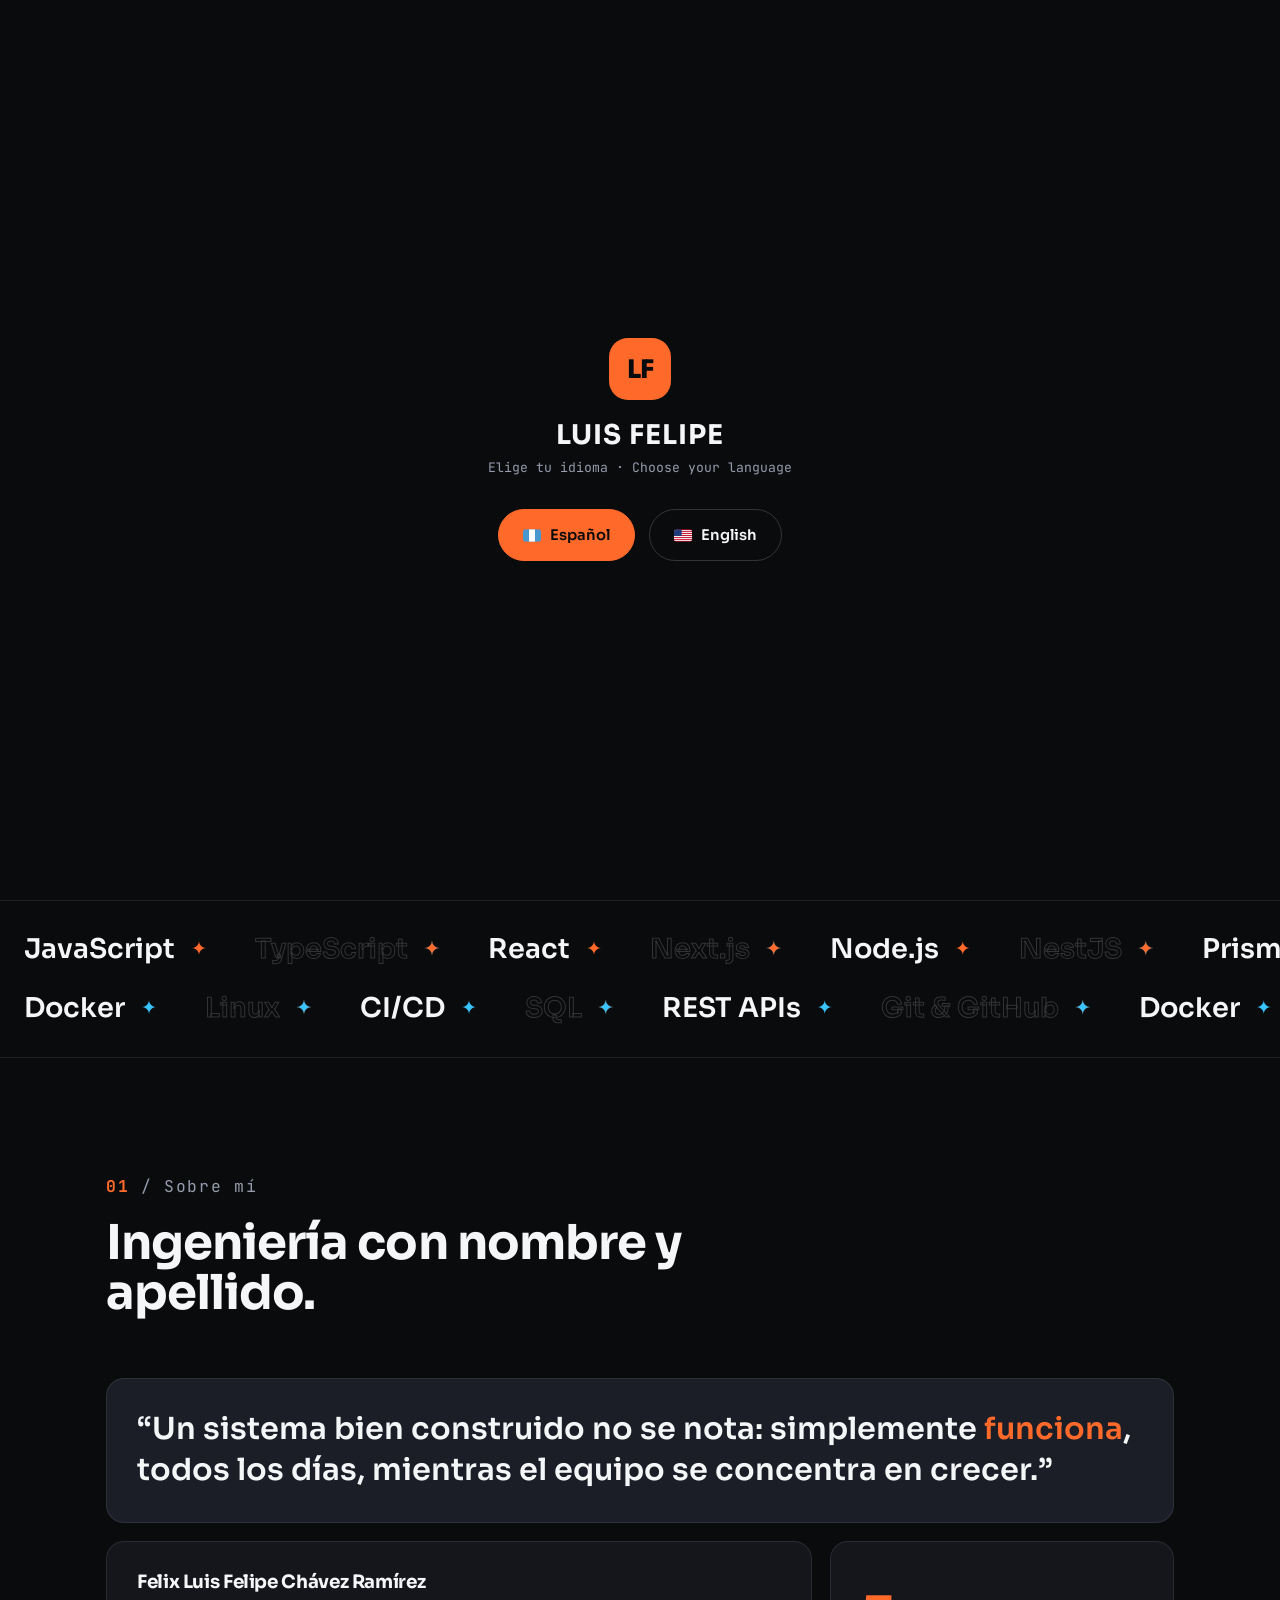
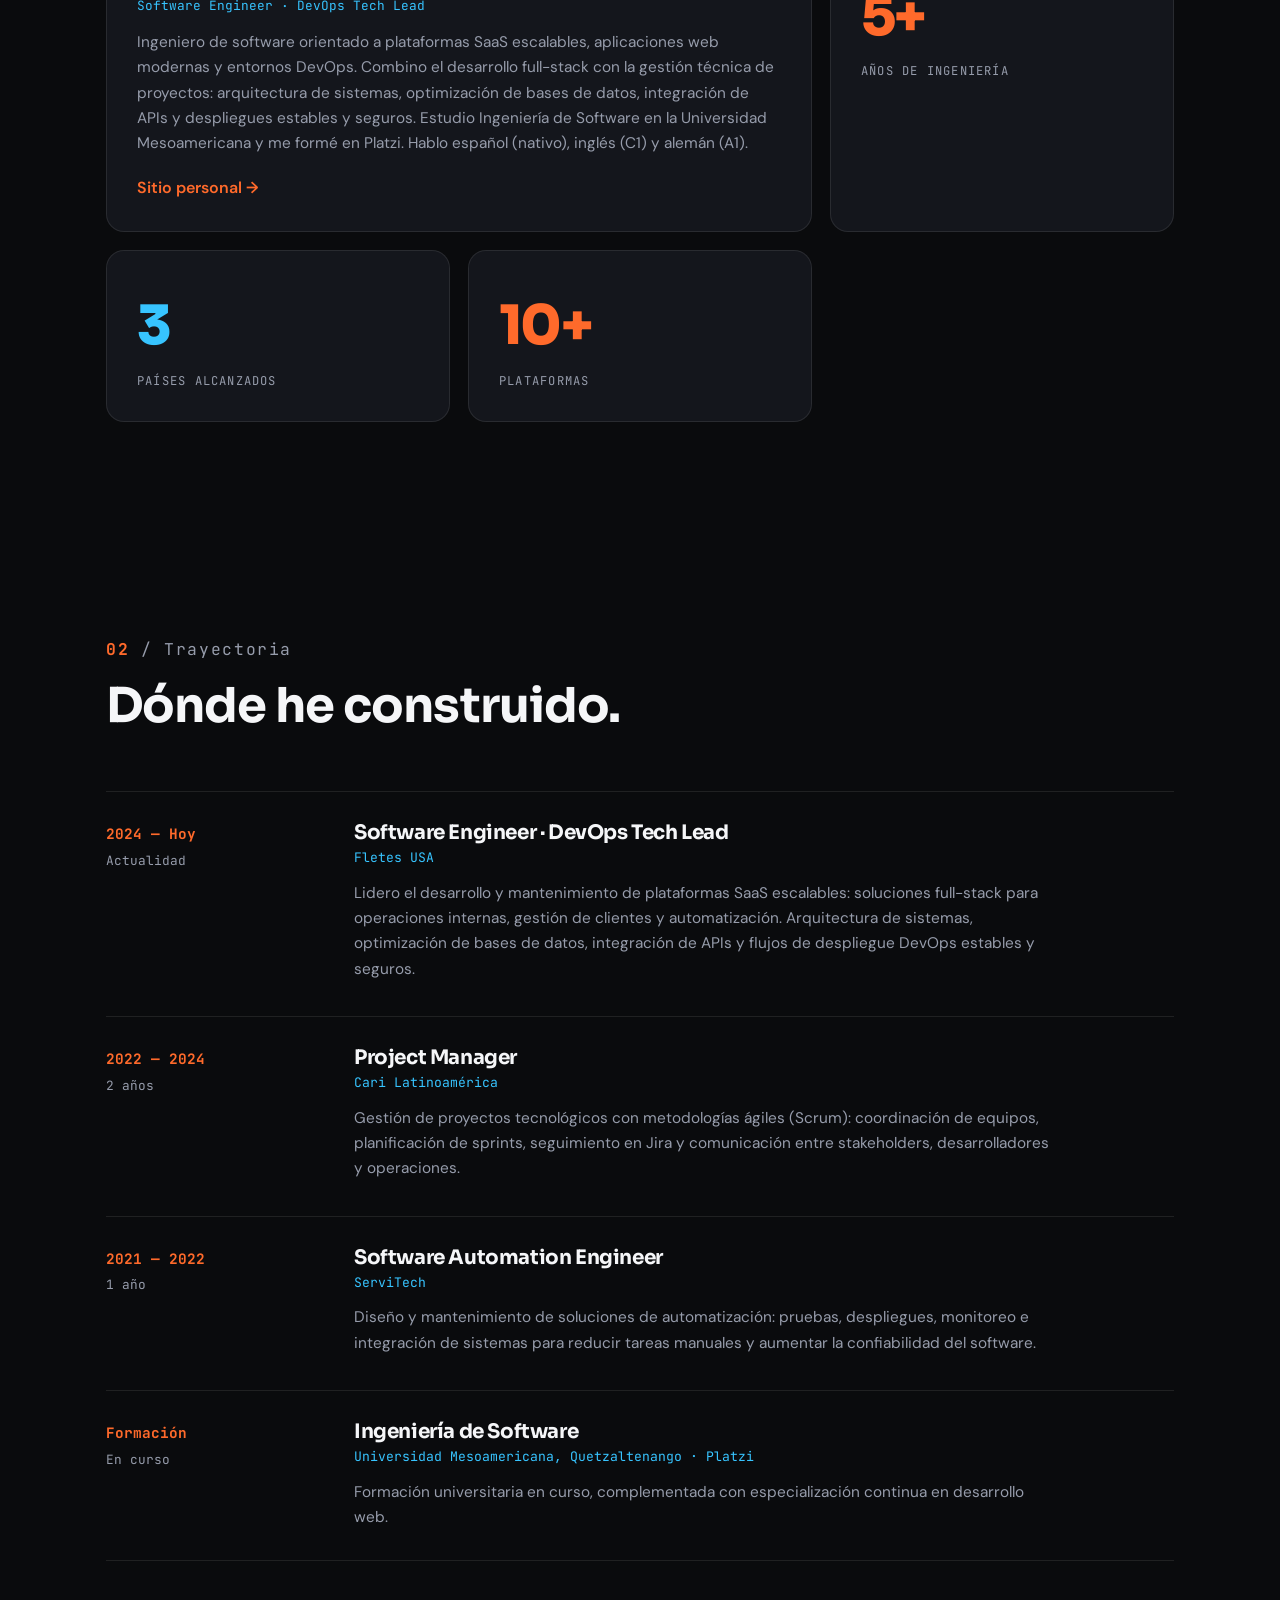
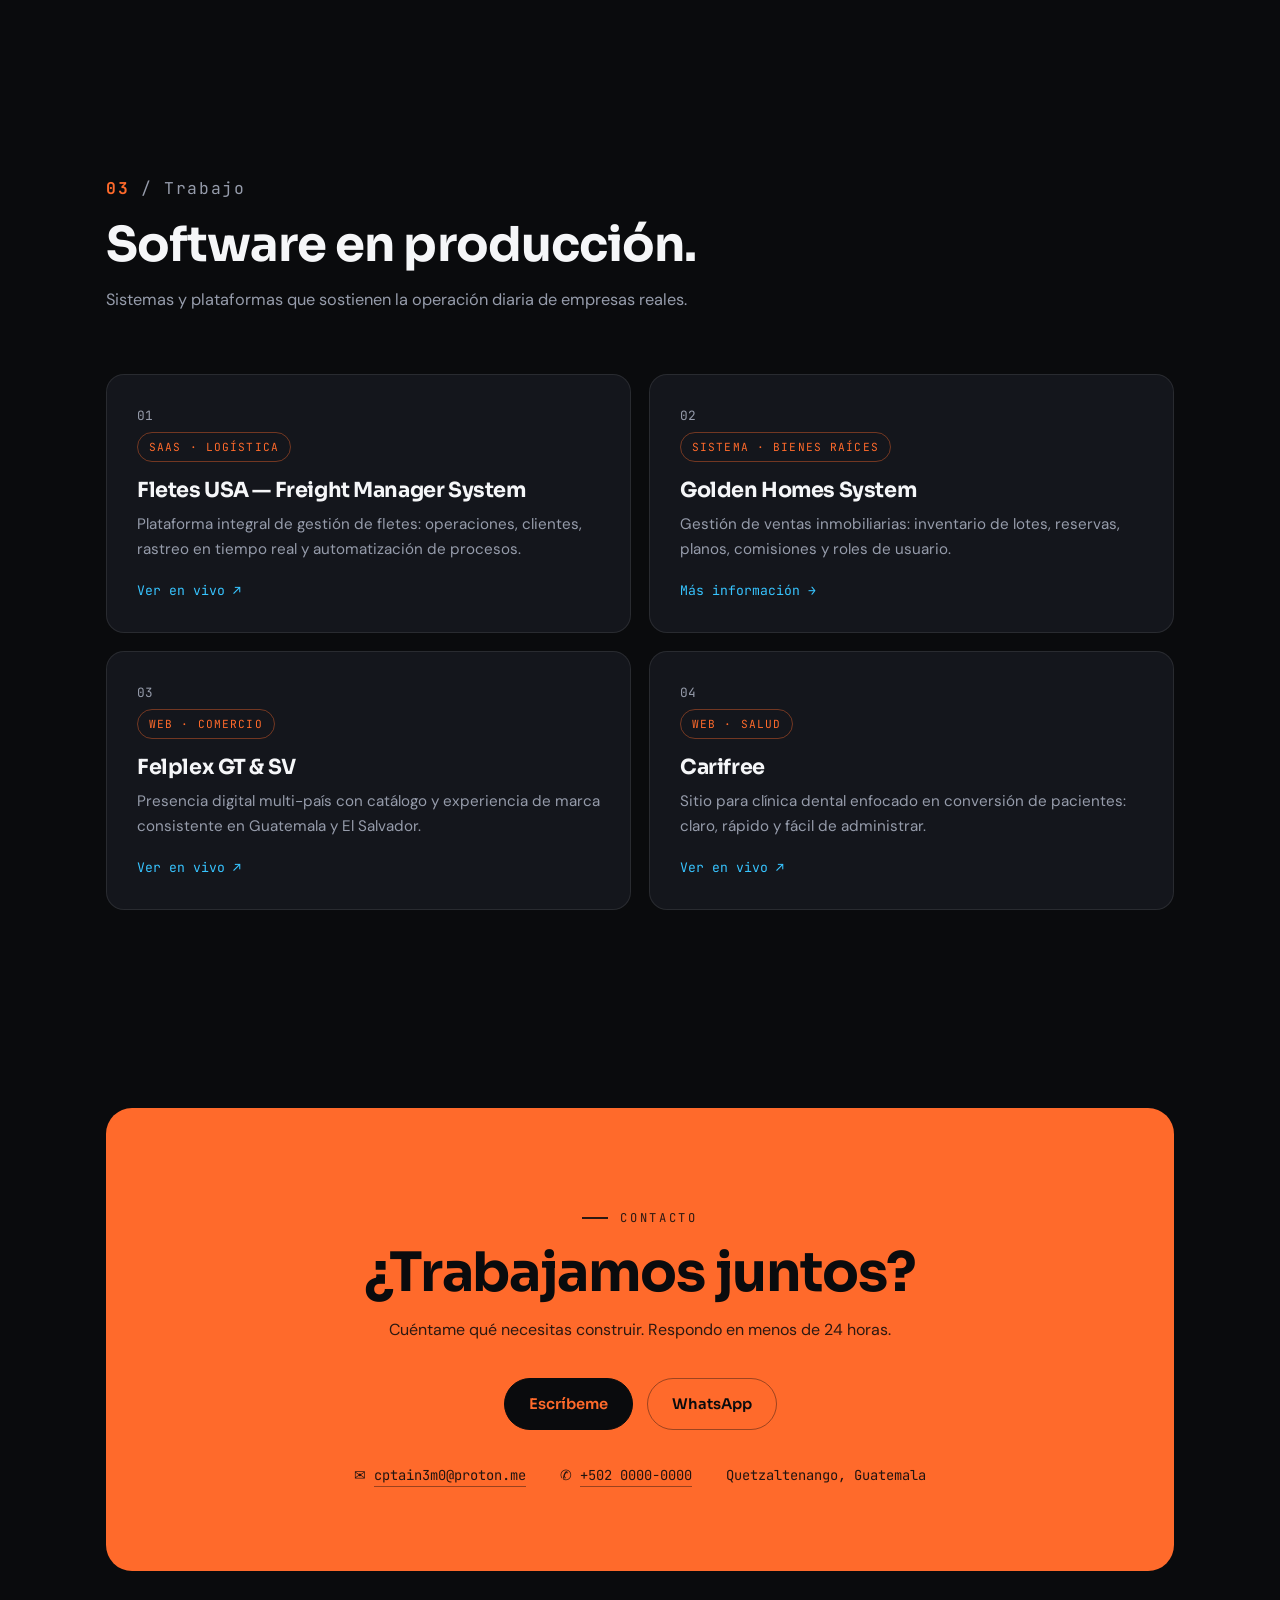
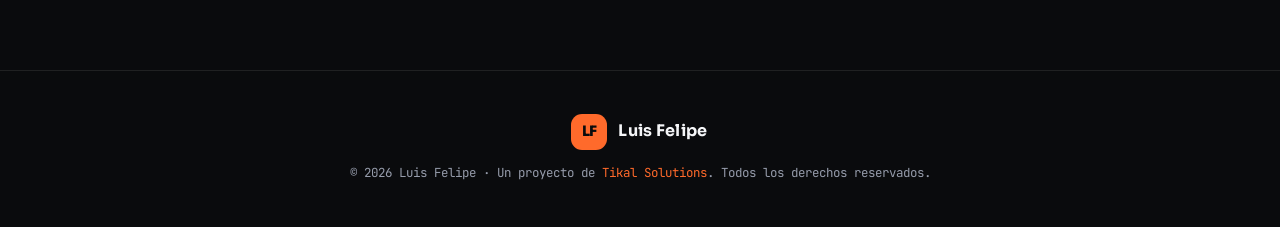
==== commit bda6dc02: "feat(fondo): reemplazar el nudo toroidal 3D por un relieve topográfico animado (isolíneas via marchi" ====
--- a/index.html
+++ b/index.html
@@ -8,12 +8,12 @@
 <link rel="icon" href="data:image/svg+xml,%3Csvg xmlns='http://www.w3.org/2000/svg' viewBox='0 0 32 32'%3E%3Crect width='32' height='32' rx='9' fill='%23ff6a2b'/%3E%3C/svg%3E" />
 <link rel="preconnect" href="https://fonts.googleapis.com" />
 <link rel="preconnect" href="https://fonts.gstatic.com" crossorigin />
-<link href="https://fonts.googleapis.com/css2?family=Sora:wght@500;600;700;800&family=Inter:wght@400;500;600&family=JetBrains+Mono:wght@400;500;700&display=swap" rel="stylesheet" />
+<link href="https://fonts.googleapis.com/css2?family=Sora:wght@500;600;700;800&family=DM+Sans:wght@400;500;600&family=JetBrains+Mono:wght@400;500;700&display=swap" rel="stylesheet" />
 <link rel="stylesheet" href="assets/styles.css" />
 </head>
-<body data-planet="on">
-
-<canvas id="cosmos" aria-hidden="true"></canvas>
+<body>
+
+<canvas id="bg" aria-hidden="true"></canvas>
 
 <header class="nav" id="nav">
   <div class="container nav-inner">
--- a/assets/styles.css
+++ b/assets/styles.css
@@ -1,13 +1,13 @@
 /* =====================================================================
    LUIS FELIPE — Portafolio · hoja de estilos
    Identidad propia: naranja + celeste + negro/blanco. Tipografía
-   Sora (display) · Inter (texto) · JetBrains Mono (etiquetas).
+   Sora (display) · DM Sans (texto) · JetBrains Mono (etiquetas).
    Cero gradientes de relleno; acentos sólidos. Tema claro/oscuro.
    ===================================================================== */
 
 :root {
   --font-display: "Sora", system-ui, sans-serif;
-  --font-body: "Inter", system-ui, sans-serif;
+  --font-body: "DM Sans", system-ui, sans-serif;
   --font-mono: "JetBrains Mono", ui-monospace, monospace;
   --container: 1180px;
   --pad: clamp(20px, 5vw, 56px);
@@ -61,8 +61,14 @@
 button { font: inherit; color: inherit; background: none; border: none; cursor: pointer; }
 :focus-visible { outline: 2px solid var(--accent); outline-offset: 3px; border-radius: 6px; }
 
-/* ============ Fondo 3D ============ */
-#cosmos { position: fixed; inset: 0; width: 100%; height: 100%; z-index: 0; pointer-events: none; }
+/* ============ Fondo: relieve topográfico ============ */
+#bg {
+  position: fixed; inset: 0; width: 100%; height: 100%;
+  z-index: 0; pointer-events: none;
+  /* se desvanece hacia el pie para que el contenido denso respire */
+  -webkit-mask-image: linear-gradient(to bottom, #000 0%, #000 62%, transparent 100%);
+  mask-image: linear-gradient(to bottom, #000 0%, #000 62%, transparent 100%);
+}
 .page { position: relative; z-index: 1; }
 .container { width: 100%; max-width: var(--container); margin-inline: auto; padding-inline: var(--pad); }
 
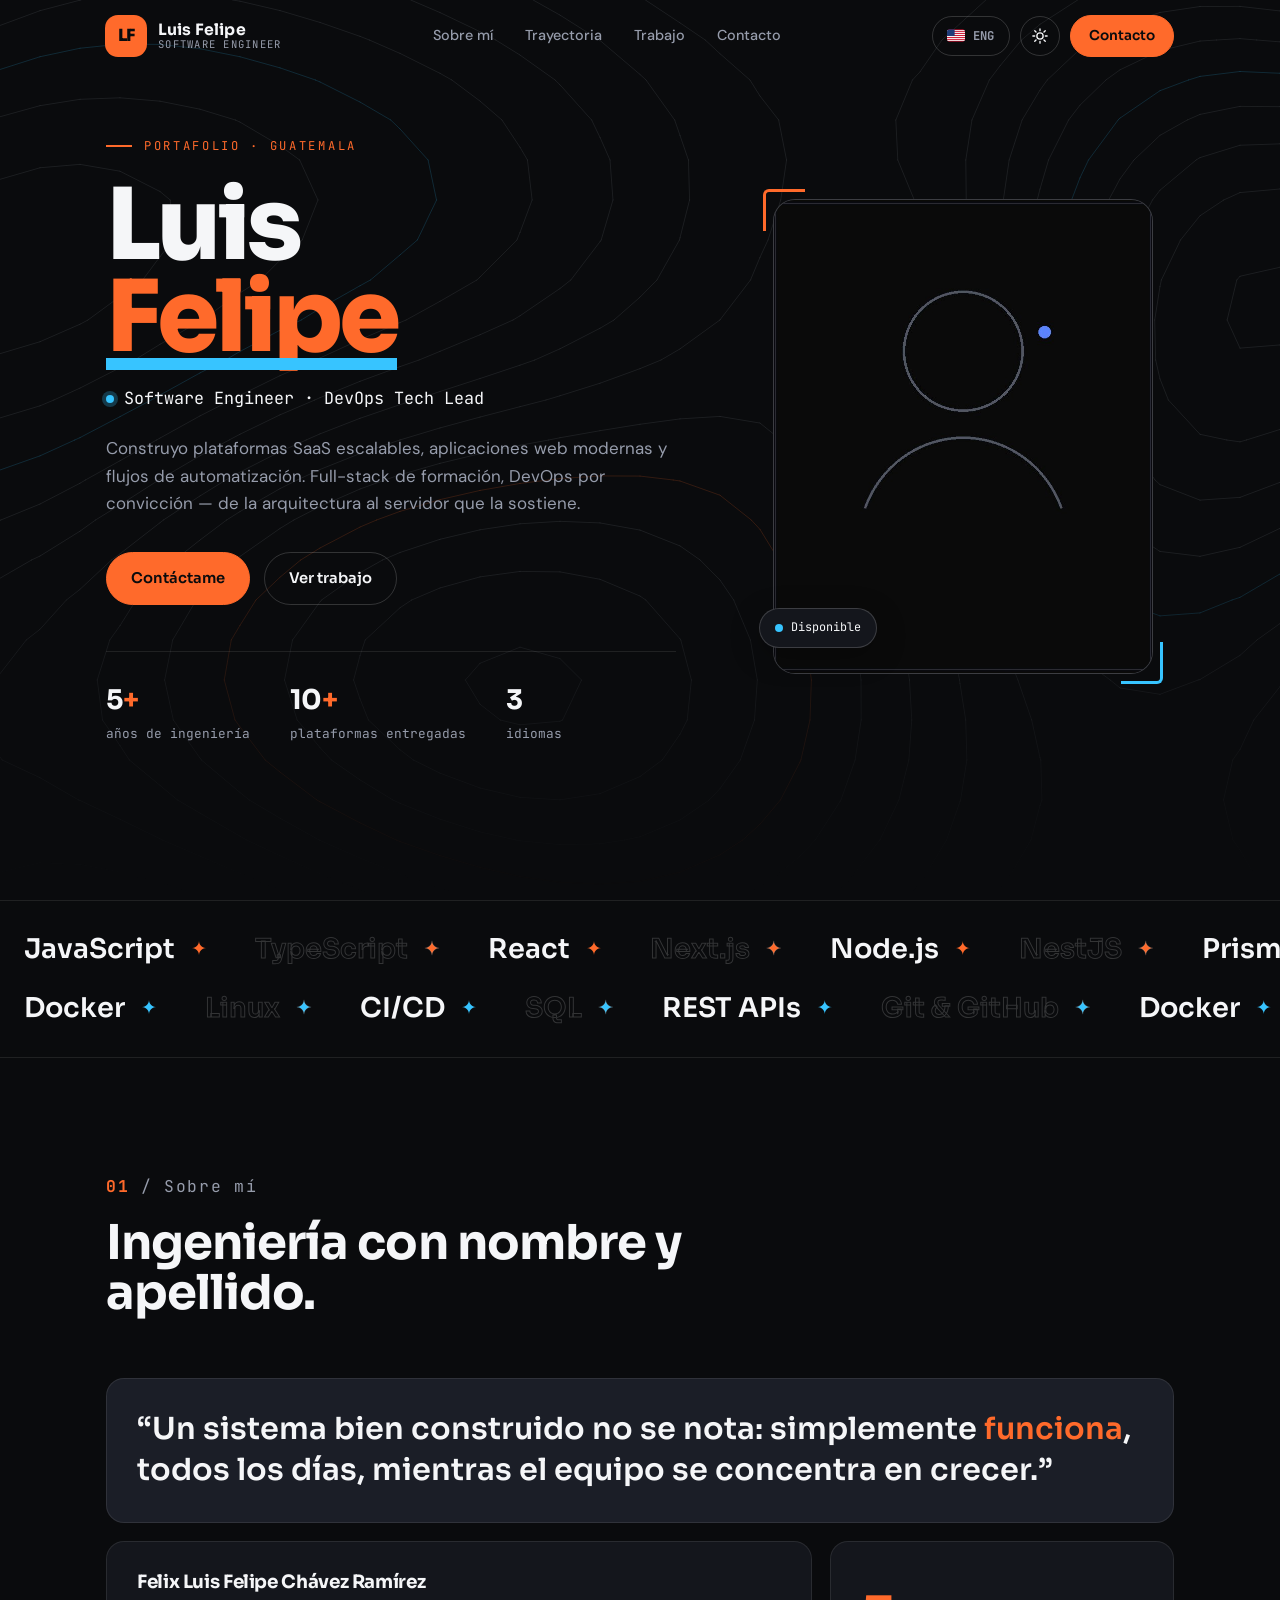
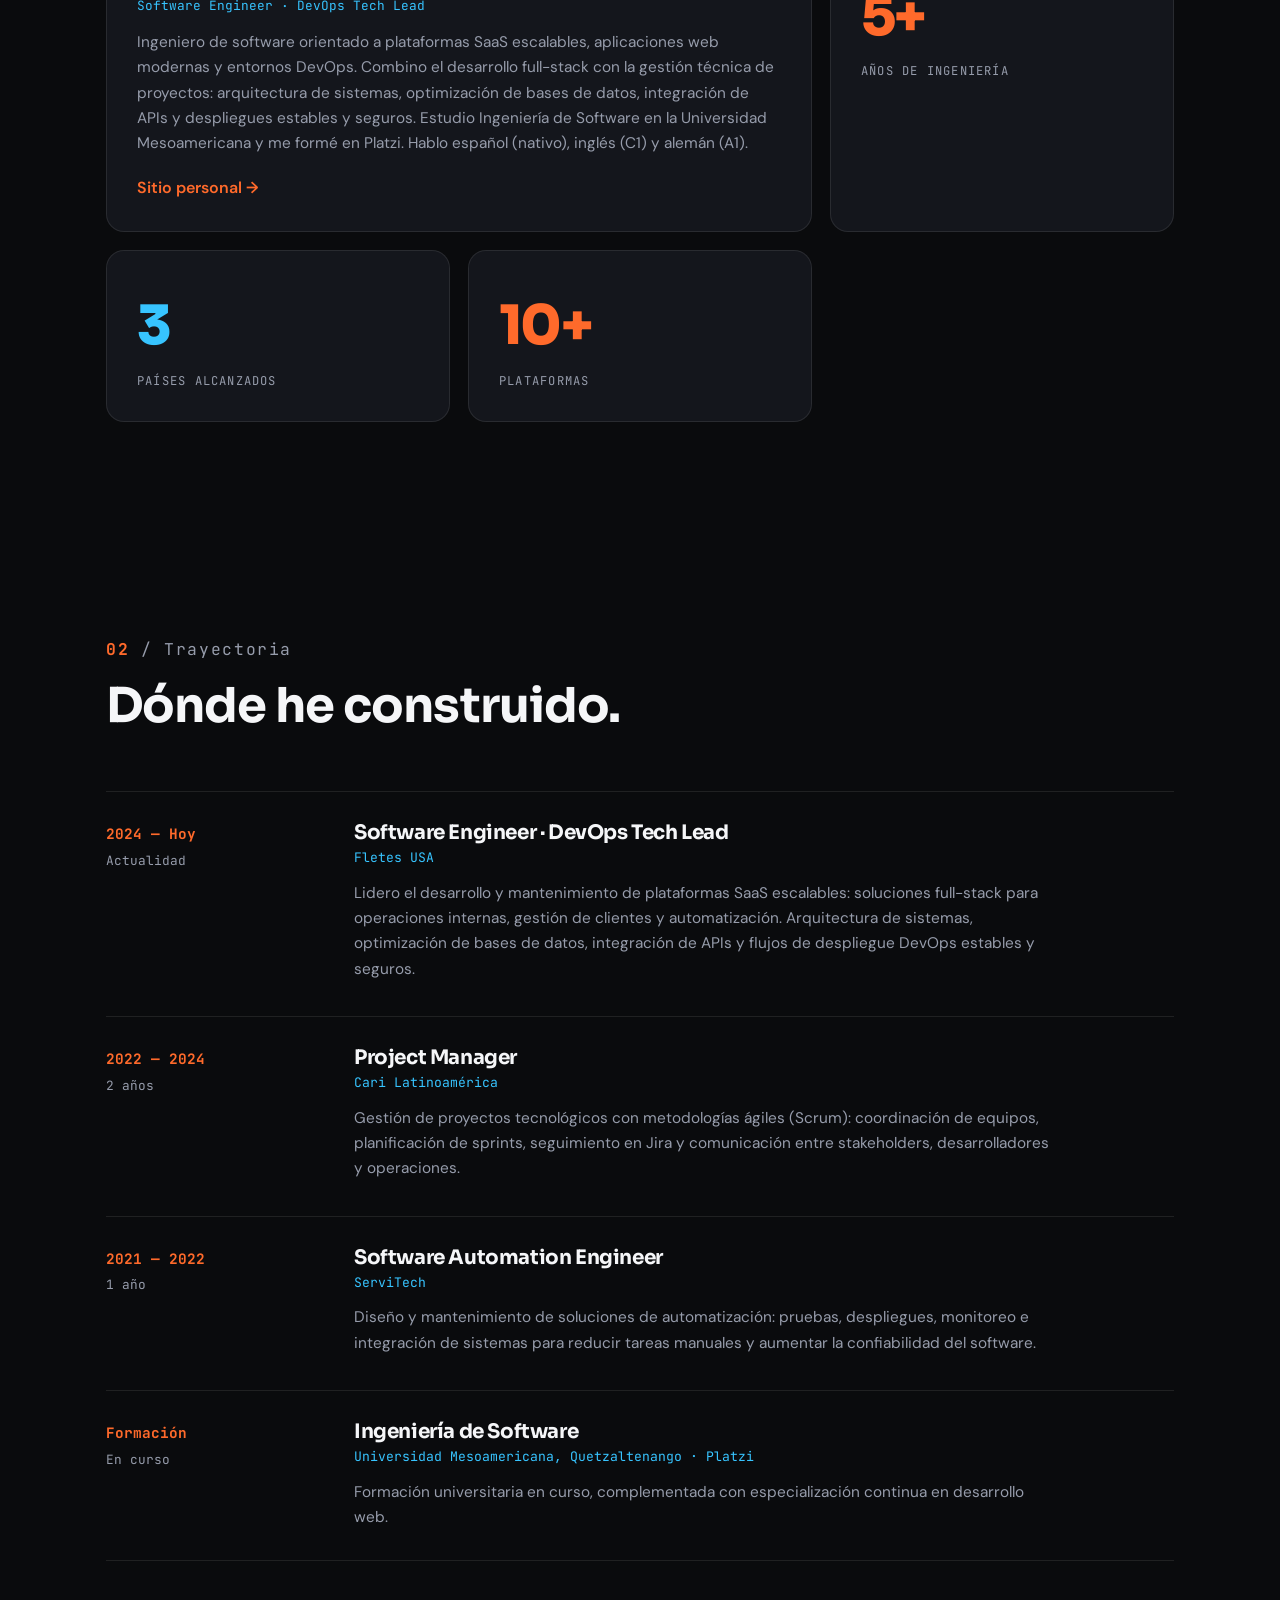
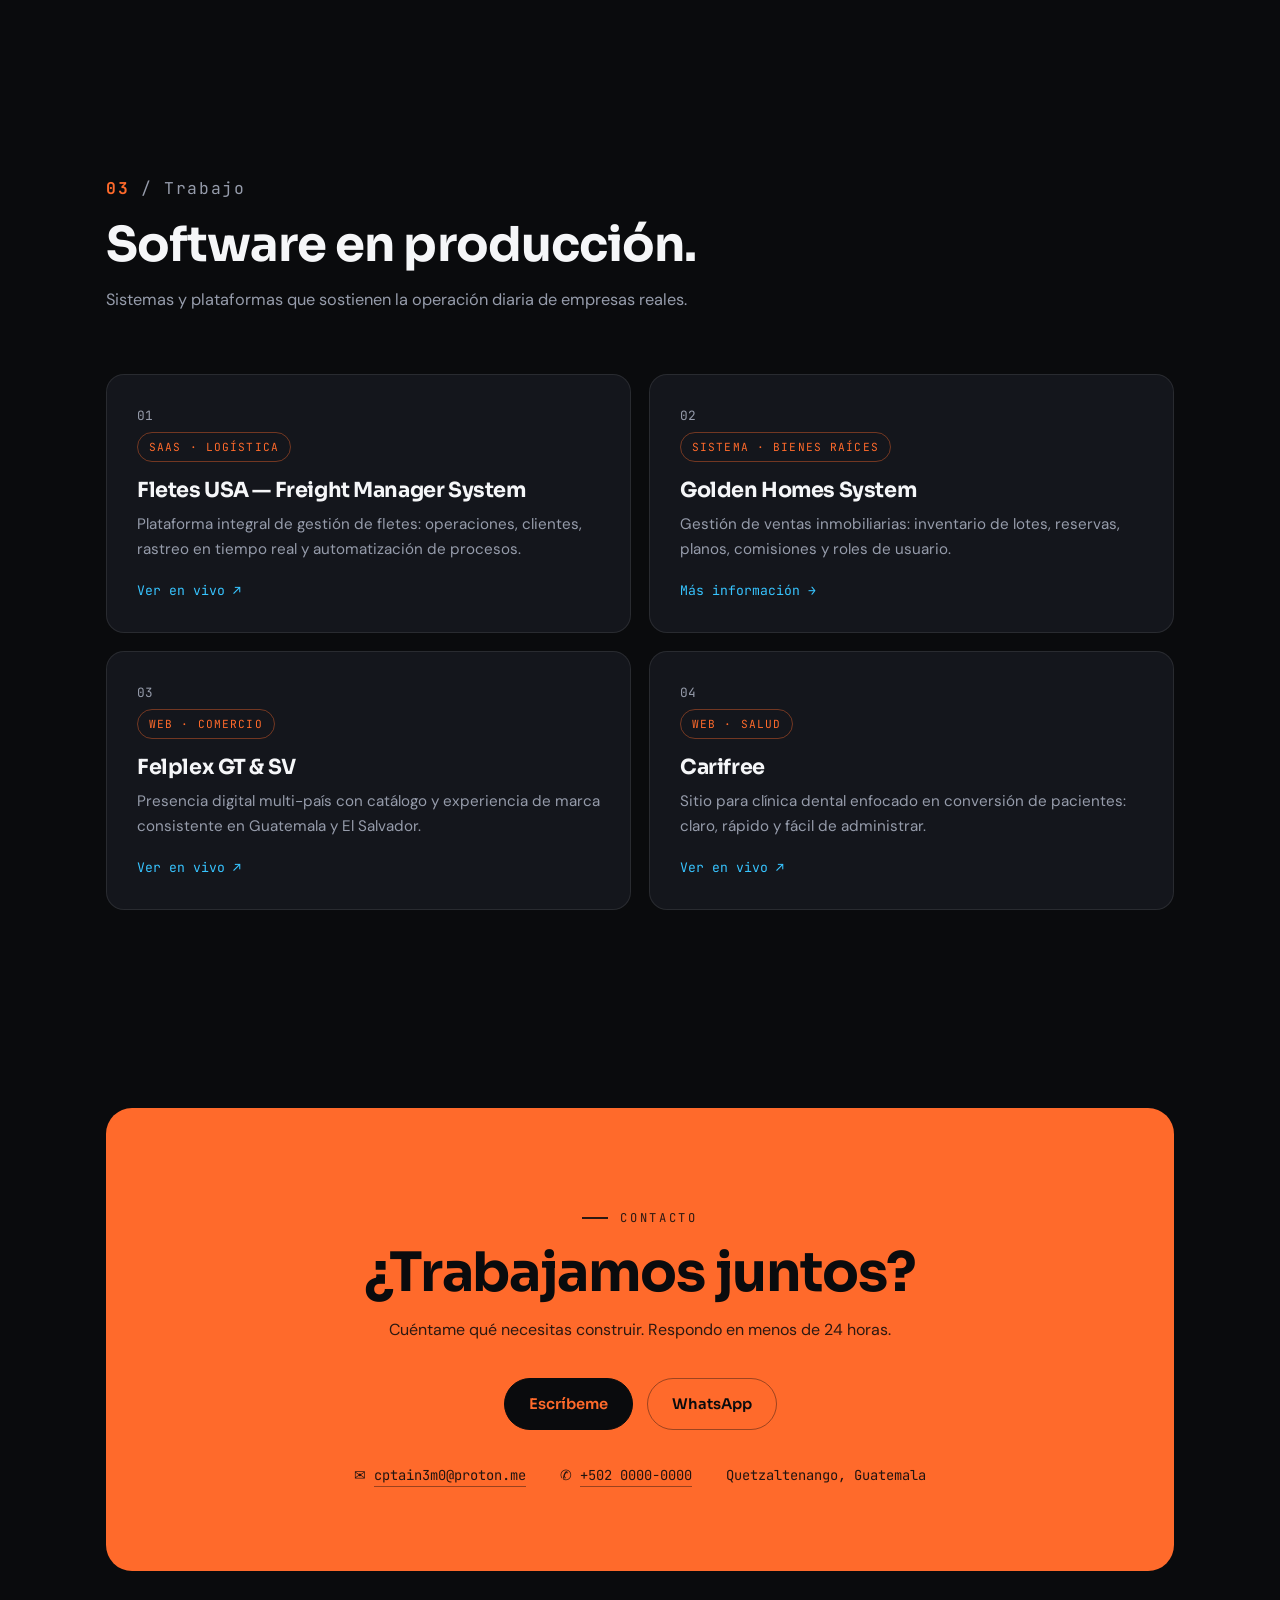
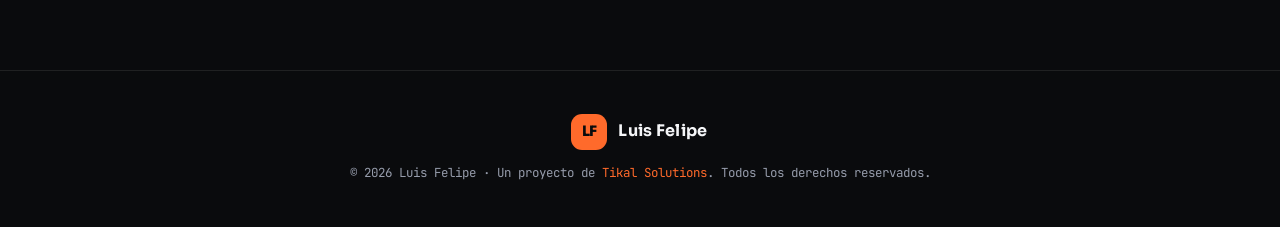
==== commit 61386604: "fix: quitar el overlay de idioma en la primera visita (causaba la pantalla 'a medias' en prod) y ret" ====
--- a/index.html
+++ b/index.html
@@ -69,11 +69,6 @@
             <img id="portrait" src="assets/img/luis.jpg" alt="Fotografía de Luis Felipe" />
           </div>
           <span class="badge"><span class="pulse"></span> Disponible</span>
-          <label class="portrait-edit" for="photoInput">
-            <svg viewBox="0 0 24 24" aria-hidden="true"><path d="M4 7h3l1.5-2h7L18 7h2a1 1 0 0 1 1 1v10a1 1 0 0 1-1 1H4a1 1 0 0 1-1-1V8a1 1 0 0 1 1-1Z"/><circle cx="12" cy="13" r="3.2"/></svg>
-            Cambiar foto
-          </label>
-          <input type="file" id="photoInput" accept="image/*" hidden />
         </div>
       </div>
     </div>
--- a/assets/styles.css
+++ b/assets/styles.css
@@ -214,19 +214,6 @@
   .theme-toggle:hover { opacity: 1; }
 }
 
-/* Overlay de idioma */
-.lang-overlay {
-  position: fixed; inset: 0; z-index: 100; background: var(--bg);
-  display: grid; place-items: center; text-align: center;
-  transition: opacity 0.45s var(--ease);
-}
-.lang-overlay.hide { opacity: 0; pointer-events: none; }
-.brand-badge.lg { width: 60px; height: 60px; border-radius: 18px; font-size: 1.6rem; margin: 0 auto 22px; }
-.lang-overlay h2 { font-size: clamp(1.3rem, 3vw, 1.7rem); letter-spacing: 0.04em; }
-.lang-overlay p { color: var(--muted); margin-top: 8px; font-family: var(--font-mono); font-size: 0.82rem; }
-.lang-overlay .lang-actions { display: flex; gap: 14px; justify-content: center; margin-top: 30px; flex-wrap: wrap; }
-.lang-overlay .btn span { font-family: var(--font-display); }
-
 /* ============ Secciones ============ */
 section { padding-block: clamp(72px, 11vh, 132px); position: relative; }
 .sec-head { margin-bottom: clamp(36px, 6vw, 60px); max-width: 720px; }
@@ -296,20 +283,6 @@
   font-family: var(--font-mono); font-size: 0.74rem; box-shadow: 0 8px 30px rgba(0,0,0,.25);
 }
 .portrait .badge .pulse { width: 8px; height: 8px; border-radius: 50%; background: var(--accent-2); }
-.portrait-edit {
-  position: absolute; right: 12px; bottom: 12px; z-index: 3;
-  display: inline-flex; align-items: center; gap: 7px;
-  padding: 9px 13px; border-radius: 999px;
-  border: 1px solid var(--line-strong); background: var(--nav-bg);
-  -webkit-backdrop-filter: blur(10px); backdrop-filter: blur(10px);
-  font-family: var(--font-mono); font-size: 0.72rem; color: var(--text);
-  opacity: 0; transform: translateY(6px);
-  transition: opacity 0.25s var(--ease), transform 0.25s var(--ease), border-color 0.25s var(--ease);
-}
-.portrait:hover .portrait-edit, .portrait-edit:focus-visible { opacity: 1; transform: none; }
-.portrait-edit:hover { border-color: var(--accent); }
-.portrait-edit svg { width: 15px; height: 15px; stroke: currentColor; fill: none; stroke-width: 1.8; stroke-linecap: round; stroke-linejoin: round; }
-@media (hover: none) { .portrait-edit { opacity: 1; transform: none; } }
 
 @media (max-width: 900px) {
   .hero-grid { grid-template-columns: 1fr; gap: clamp(30px, 9vw, 50px); }
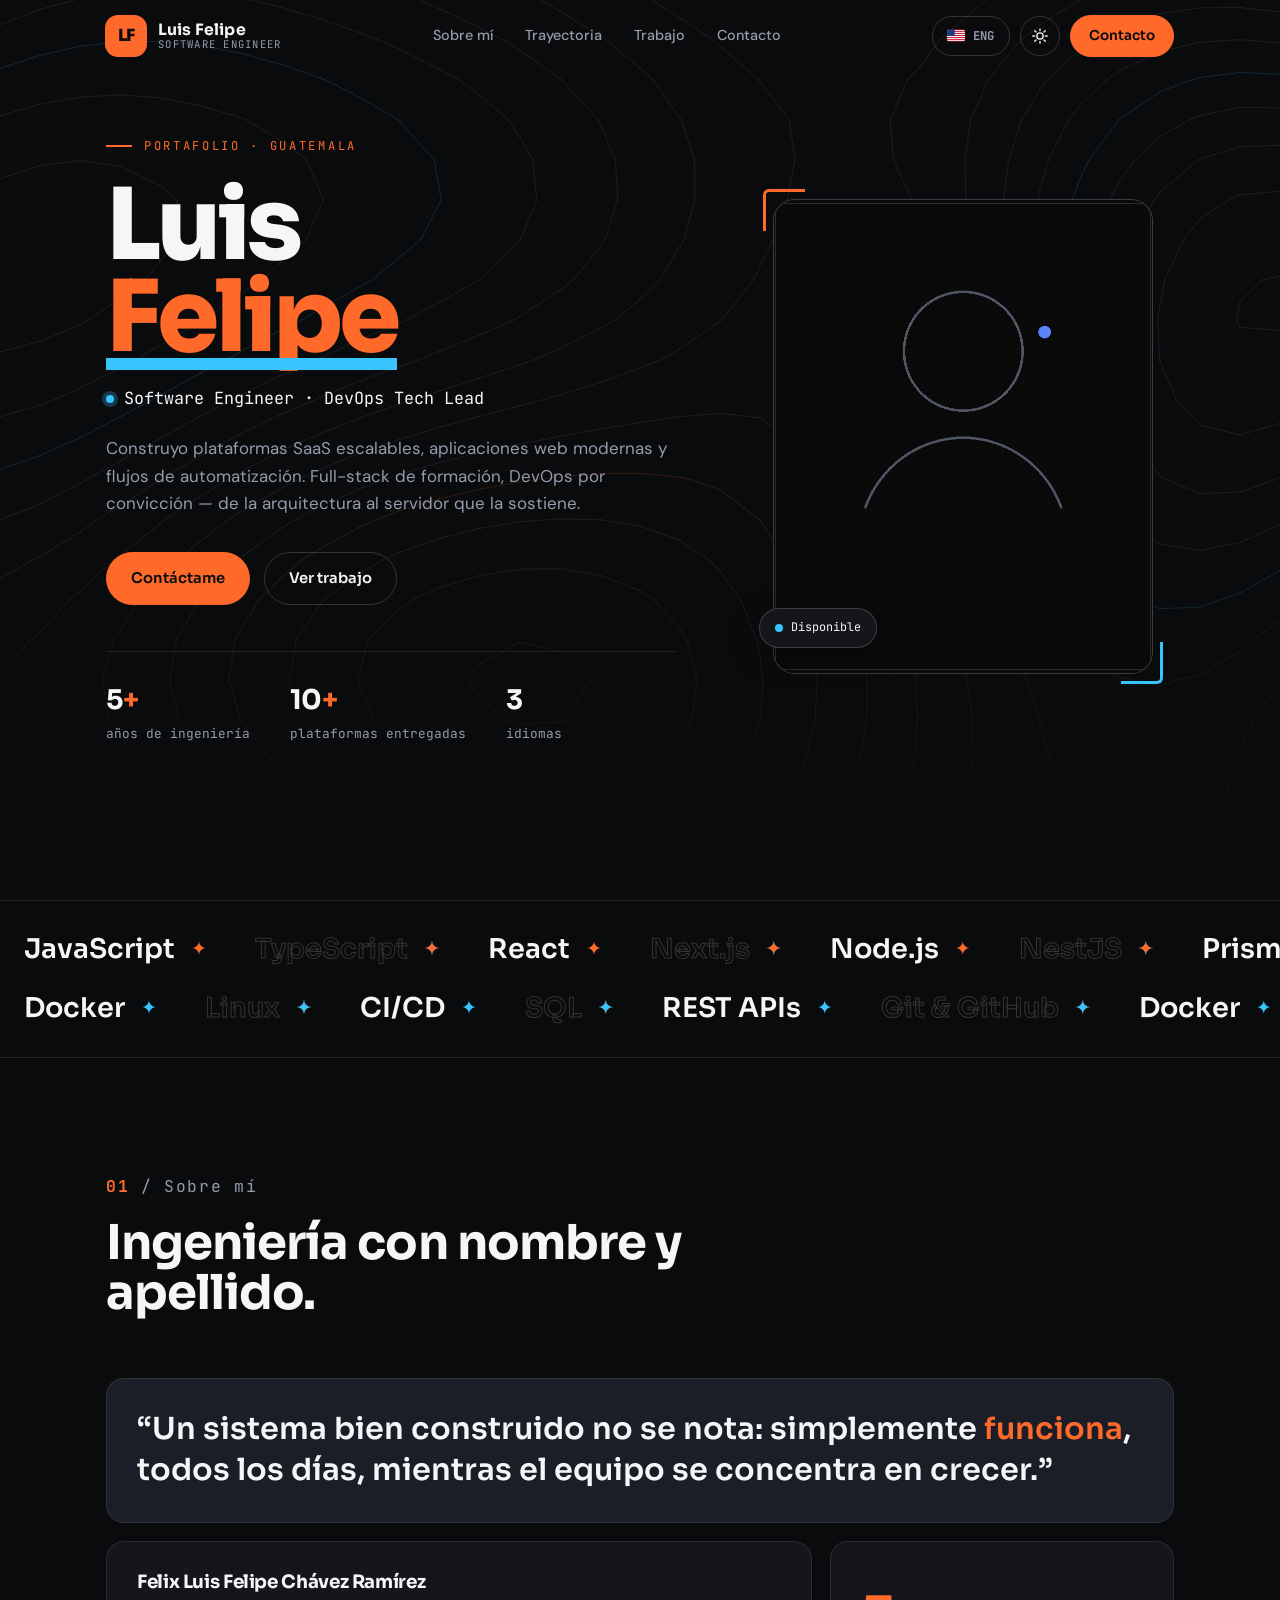
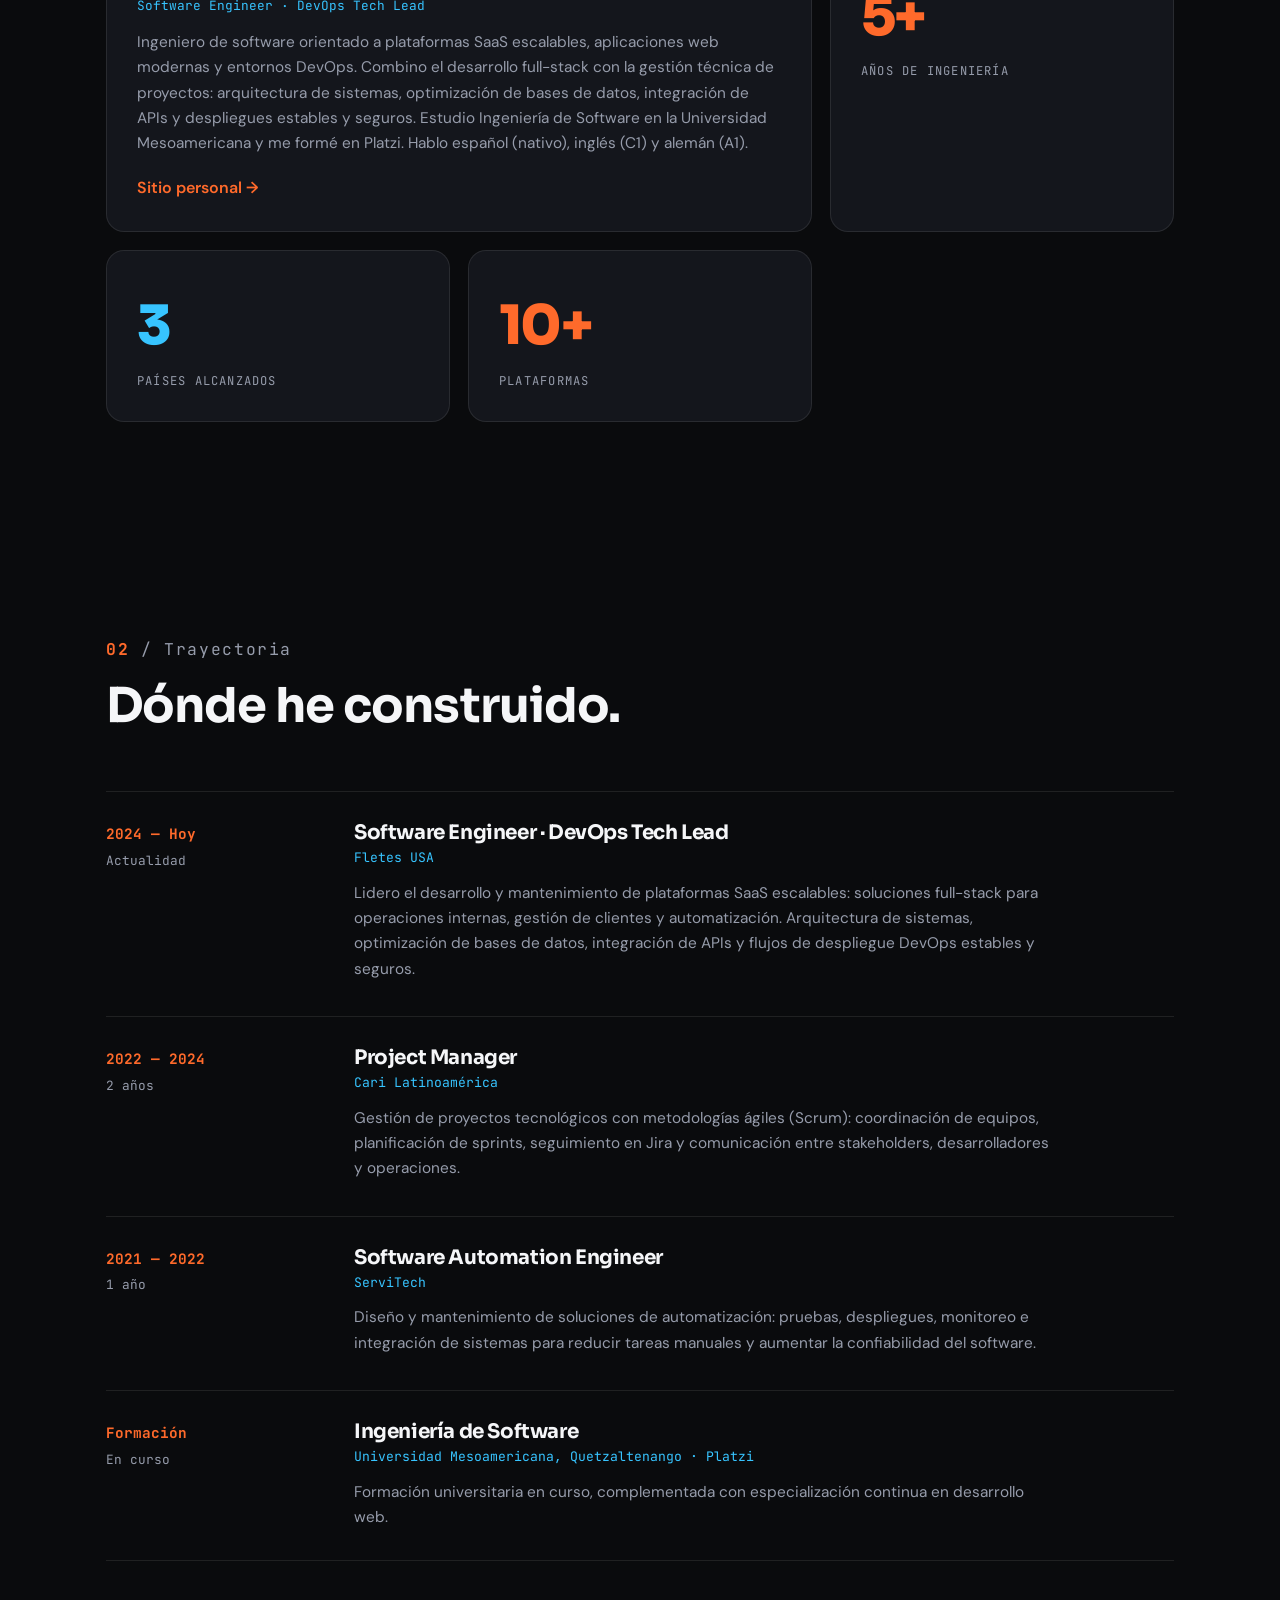
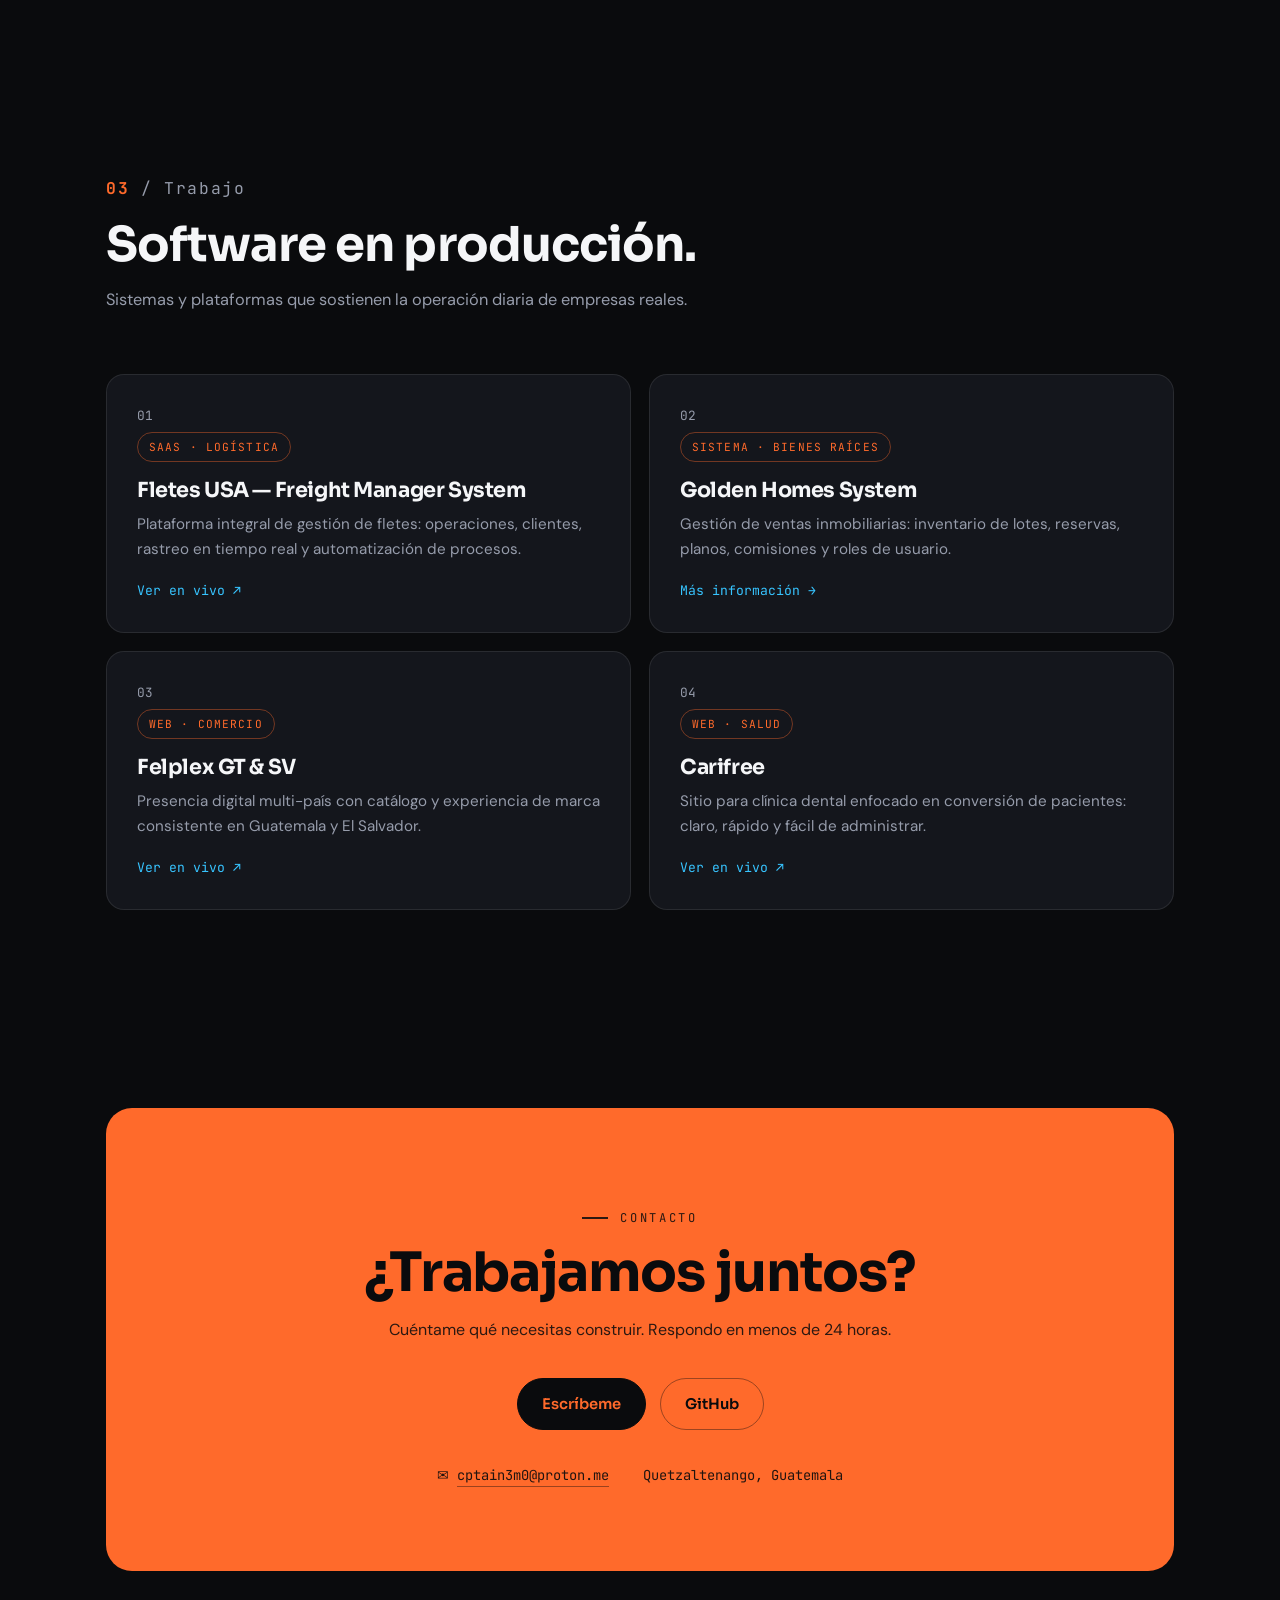
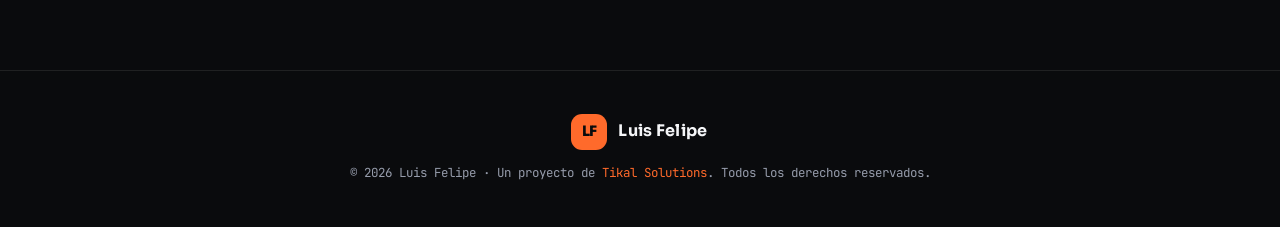
==== commit 5b032d2d: "chore: quitar el teléfono del contacto El número está ligado a otras cuentas y en un repo público qu" ====
--- a/index.html
+++ b/index.html
@@ -219,11 +219,10 @@
         <p>Cuéntame qué necesitas construir. Respondo en menos de 24 horas.</p>
         <div class="hero-ctas">
           <a class="btn btn-dark" href="mailto:cptain3m0@proton.me?subject=Contacto%20desde%20el%20portafolio">Escríbeme</a>
-          <a class="btn" href="https://wa.me/00000000000" target="_blank" rel="noopener">WhatsApp</a>
+          <a class="btn" href="https://github.com/cptainn3m0" target="_blank" rel="noopener">GitHub</a>
         </div>
         <div class="contact-lines">
           <span>✉ <a href="mailto:cptain3m0@proton.me">cptain3m0@proton.me</a></span>
-          <span>✆ <a href="tel:+00000000000">+502 0000-0000</a></span>
           <span>Quetzaltenango, Guatemala</span>
         </div>
       </div>
--- a/assets/styles.css
+++ b/assets/styles.css
@@ -203,6 +203,7 @@
 .mobile-menu a:last-child { border-bottom: none; }
 .mobile-menu a:hover { color: var(--accent); }
 @media (max-width: 940px) {
+  .nav-links { display: none; }          /* enlaces van al menú desplegable (☰) */
   .menu-toggle { display: grid; }
   .nav-actions .lang-toggle { display: none; }
   .theme-toggle {
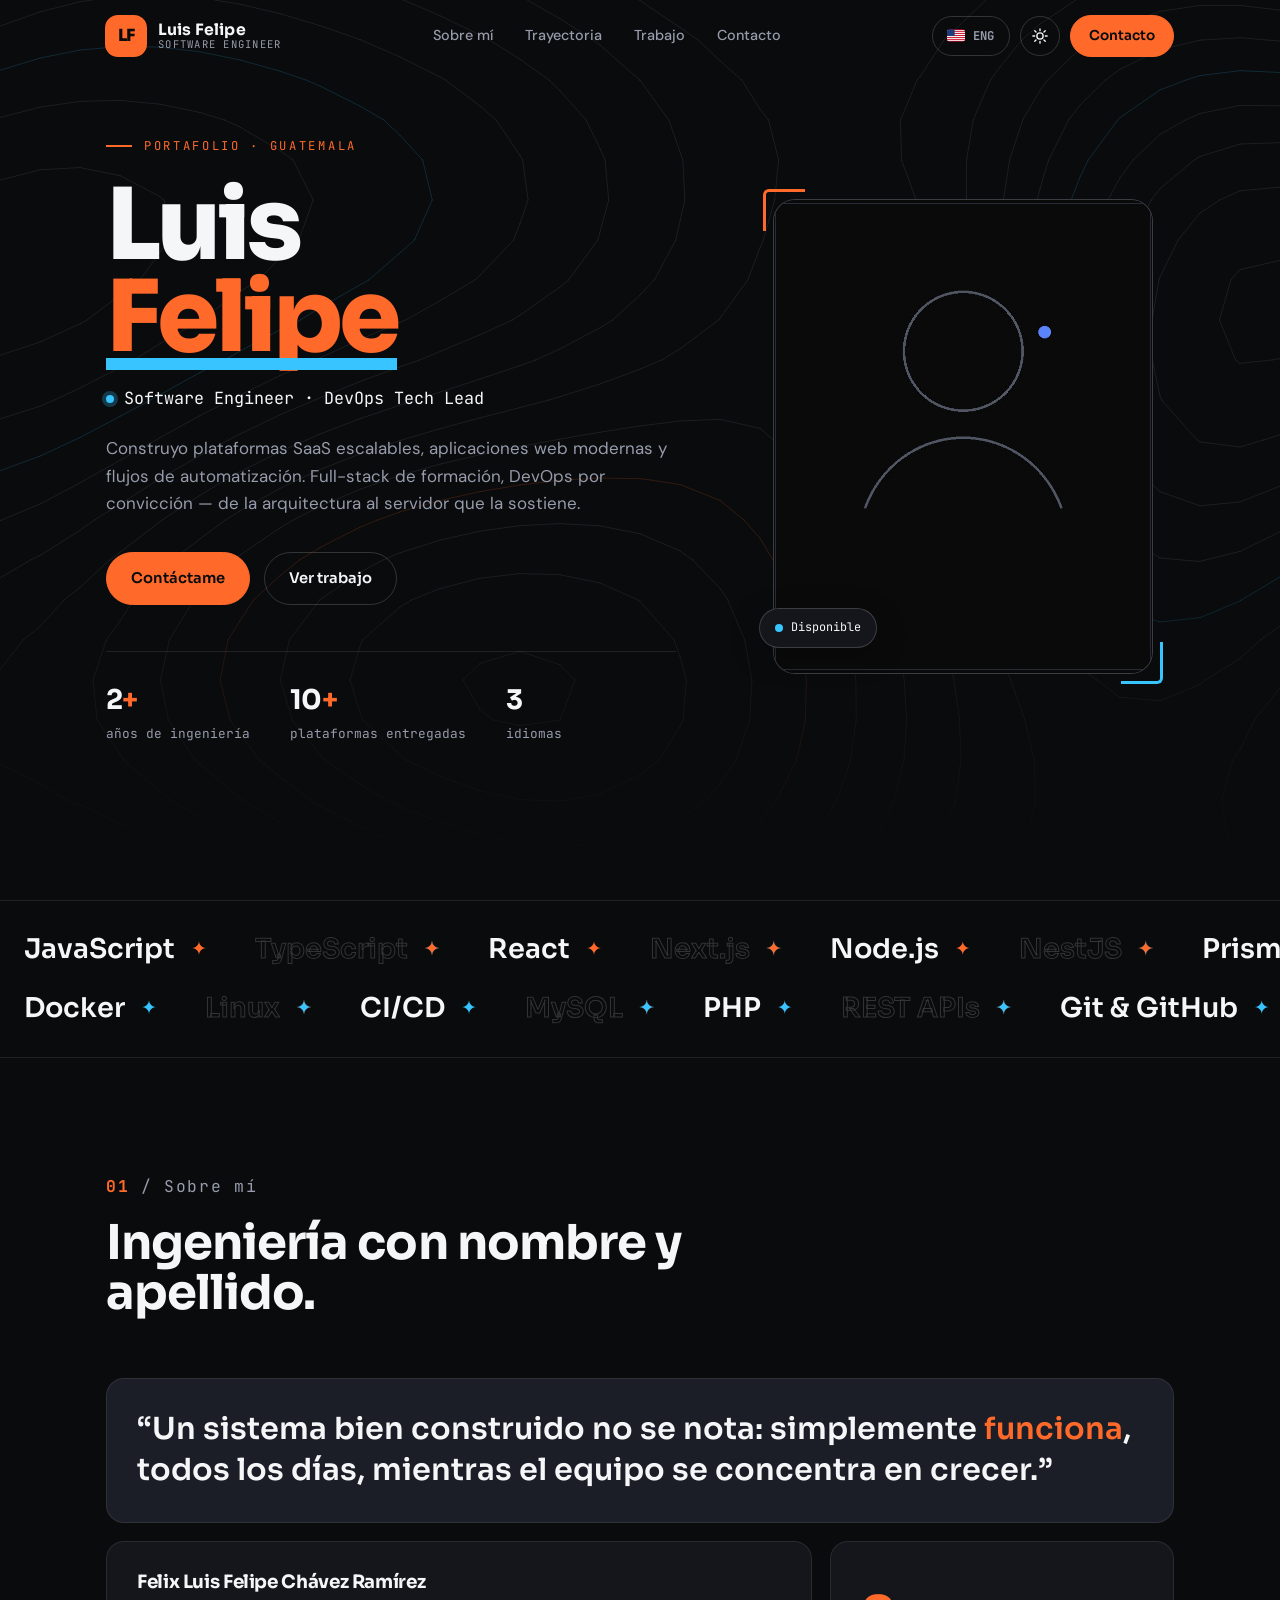
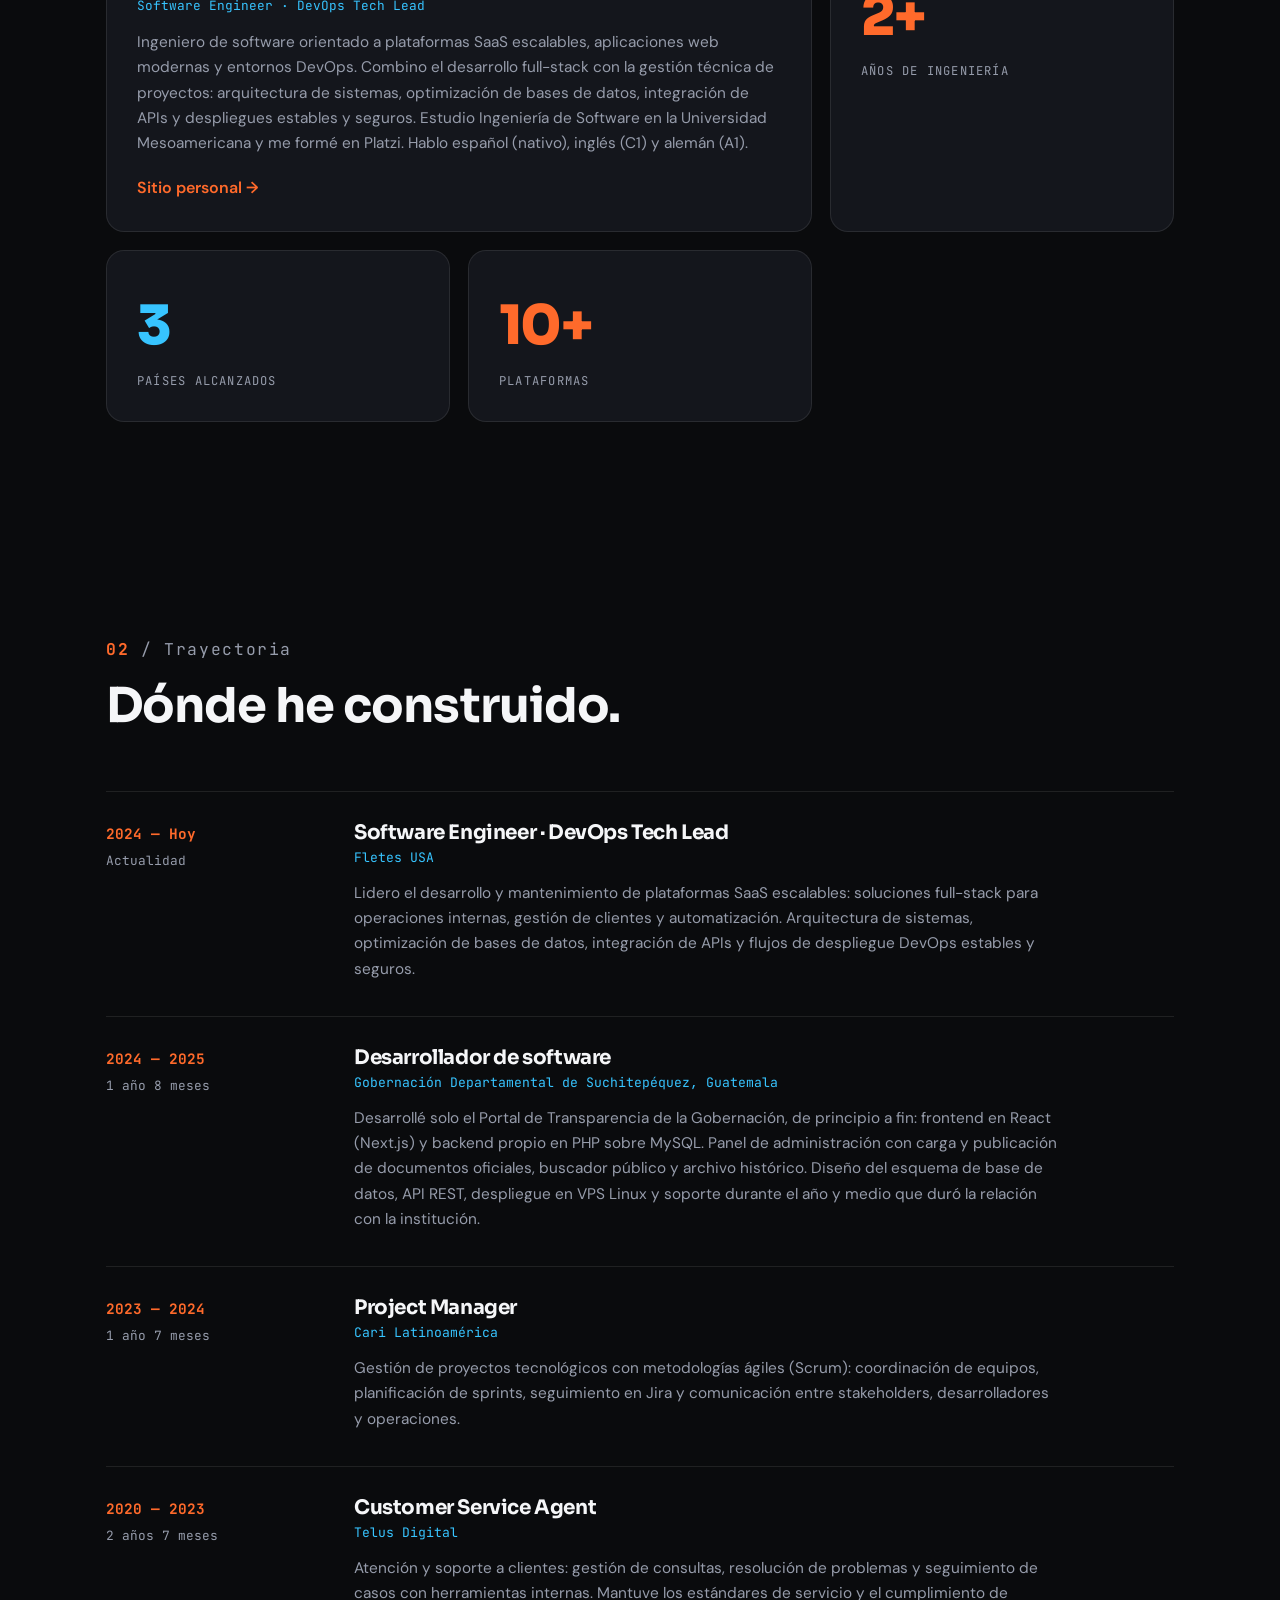
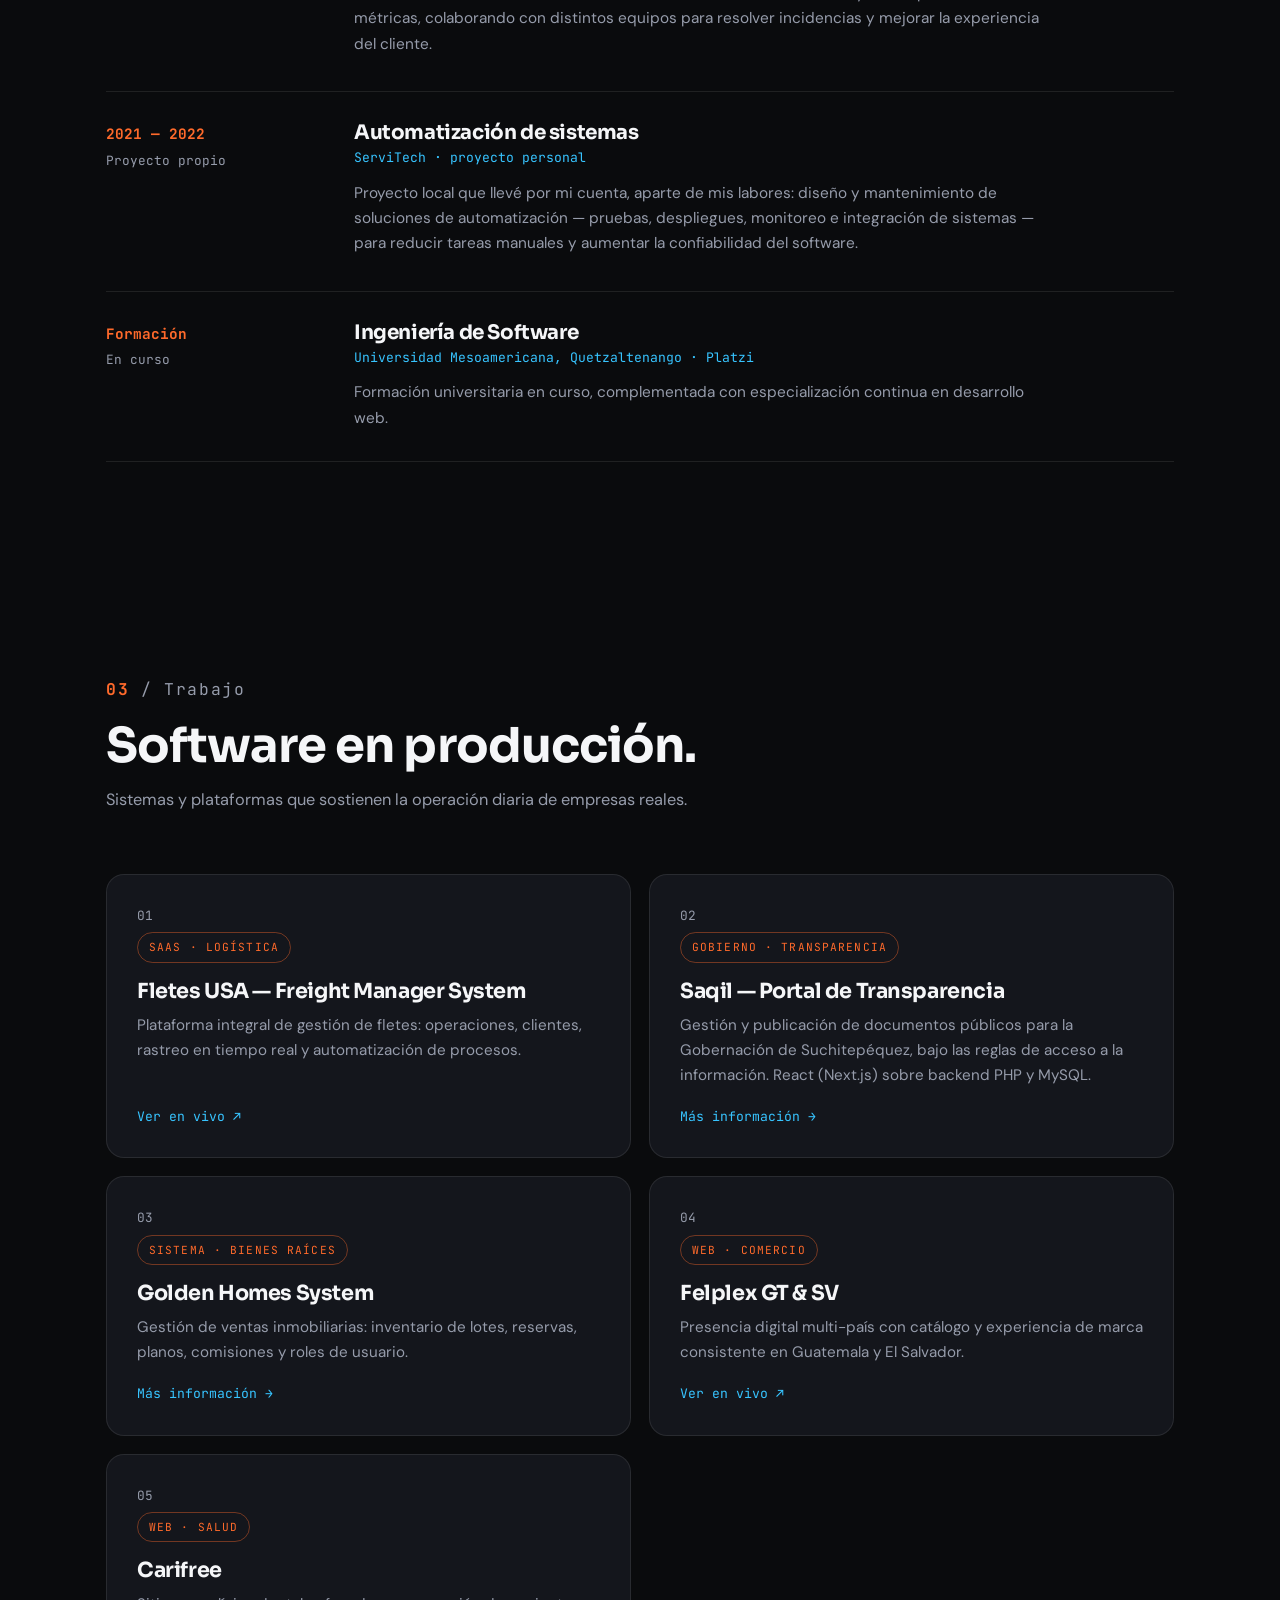
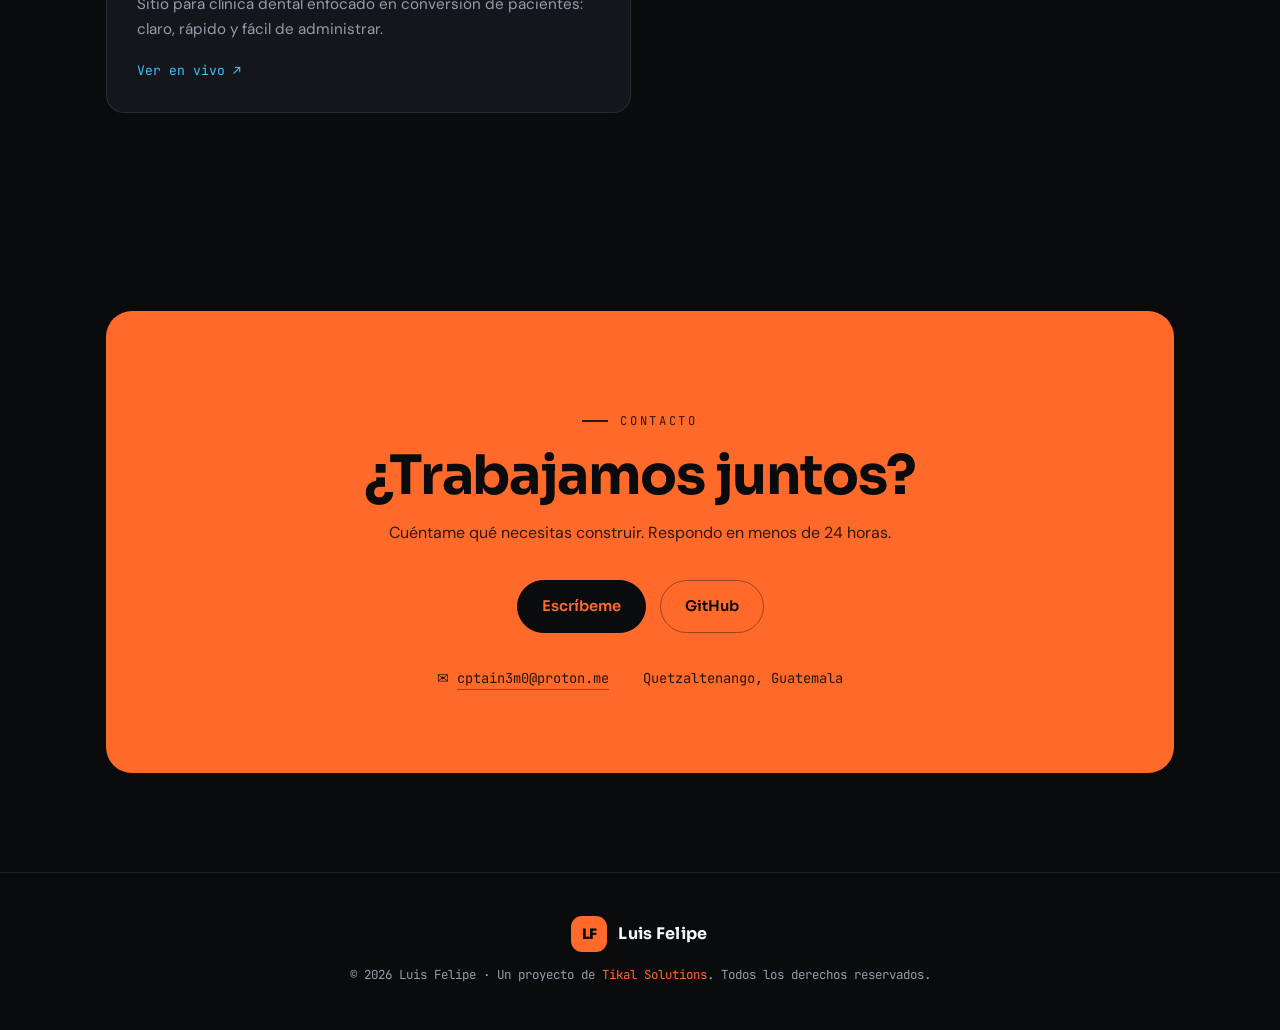
==== commit 35ec712c: "feat(trayectoria): cuadrar el portafolio con el CV y sumar Saqil al trabajo - Gobernación Departamen" ====
--- a/index.html
+++ b/index.html
@@ -57,7 +57,7 @@
             <a class="btn" href="#trabajo">Ver trabajo</a>
           </div>
           <div class="hero-facts" data-stagger="5">
-            <div><strong>5<em>+</em></strong>años de ingeniería</div>
+            <div><strong>2<em>+</em></strong>años de ingeniería</div>
             <div><strong>10<em>+</em></strong>plataformas entregadas</div>
             <div><strong>3</strong>idiomas</div>
           </div>
@@ -77,12 +77,12 @@
   <!-- ================= MARQUEE / STACK ================= -->
   <div class="marquee" aria-label="Tecnologías">
     <div class="marquee-row">
-      <span class="marquee-item">JavaScript</span><span class="marquee-item ghost">TypeScript</span><span class="marquee-item">React</span><span class="marquee-item ghost">Next.js</span><span class="marquee-item">Node.js</span><span class="marquee-item ghost">NestJS</span><span class="marquee-item">Prisma</span>
-      <span class="marquee-item">JavaScript</span><span class="marquee-item ghost">TypeScript</span><span class="marquee-item">React</span><span class="marquee-item ghost">Next.js</span><span class="marquee-item">Node.js</span><span class="marquee-item ghost">NestJS</span><span class="marquee-item">Prisma</span>
+      <span class="marquee-item">JavaScript</span><span class="marquee-item ghost">TypeScript</span><span class="marquee-item">React</span><span class="marquee-item ghost">Next.js</span><span class="marquee-item">Node.js</span><span class="marquee-item ghost">NestJS</span><span class="marquee-item">Prisma</span><span class="marquee-item ghost">Python</span>
+      <span class="marquee-item">JavaScript</span><span class="marquee-item ghost">TypeScript</span><span class="marquee-item">React</span><span class="marquee-item ghost">Next.js</span><span class="marquee-item">Node.js</span><span class="marquee-item ghost">NestJS</span><span class="marquee-item">Prisma</span><span class="marquee-item ghost">Python</span>
     </div>
     <div class="marquee-row rev">
-      <span class="marquee-item">Docker</span><span class="marquee-item ghost">Linux</span><span class="marquee-item">CI/CD</span><span class="marquee-item ghost">SQL</span><span class="marquee-item">REST APIs</span><span class="marquee-item ghost">Git &amp; GitHub</span>
-      <span class="marquee-item">Docker</span><span class="marquee-item ghost">Linux</span><span class="marquee-item">CI/CD</span><span class="marquee-item ghost">SQL</span><span class="marquee-item">REST APIs</span><span class="marquee-item ghost">Git &amp; GitHub</span>
+      <span class="marquee-item">Docker</span><span class="marquee-item ghost">Linux</span><span class="marquee-item">CI/CD</span><span class="marquee-item ghost">MySQL</span><span class="marquee-item">PHP</span><span class="marquee-item ghost">REST APIs</span><span class="marquee-item">Git &amp; GitHub</span>
+      <span class="marquee-item">Docker</span><span class="marquee-item ghost">Linux</span><span class="marquee-item">CI/CD</span><span class="marquee-item ghost">MySQL</span><span class="marquee-item">PHP</span><span class="marquee-item ghost">REST APIs</span><span class="marquee-item">Git &amp; GitHub</span>
     </div>
   </div>
 
@@ -110,7 +110,7 @@
           <a class="link" href="https://luisf3lipe.vercel.app/about" target="_blank" rel="noopener">Sitio personal →</a>
         </div>
         <div class="card reveal" data-delay="1">
-          <div class="stat-num">5+</div>
+          <div class="stat-num">2+</div>
           <div class="stat-lbl">Años de ingeniería</div>
         </div>
         <div class="card tile-2 reveal" data-delay="2">
@@ -142,7 +142,15 @@
           </div>
         </div>
         <div class="t-row reveal">
-          <div class="t-year">2022 — 2024<span>2 años</span></div>
+          <div class="t-year">2024 — 2025<span>1 año 8 meses</span></div>
+          <div class="t-body">
+            <h3>Desarrollador de software</h3>
+            <p class="where">Gobernación Departamental de Suchitepéquez, Guatemala</p>
+            <p>Desarrollé solo el Portal de Transparencia de la Gobernación, de principio a fin: frontend en React (Next.js) y backend propio en PHP sobre MySQL. Panel de administración con carga y publicación de documentos oficiales, buscador público y archivo histórico. Diseño del esquema de base de datos, API REST, despliegue en VPS Linux y soporte durante el año y medio que duró la relación con la institución.</p>
+          </div>
+        </div>
+        <div class="t-row reveal">
+          <div class="t-year">2023 — 2024<span>1 año 7 meses</span></div>
           <div class="t-body">
             <h3>Project Manager</h3>
             <p class="where">Cari Latinoamérica</p>
@@ -150,11 +158,19 @@
           </div>
         </div>
         <div class="t-row reveal">
-          <div class="t-year">2021 — 2022<span>1 año</span></div>
-          <div class="t-body">
-            <h3>Software Automation Engineer</h3>
-            <p class="where">ServiTech</p>
-            <p>Diseño y mantenimiento de soluciones de automatización: pruebas, despliegues, monitoreo e integración de sistemas para reducir tareas manuales y aumentar la confiabilidad del software.</p>
+          <div class="t-year">2020 — 2023<span>2 años 7 meses</span></div>
+          <div class="t-body">
+            <h3>Customer Service Agent</h3>
+            <p class="where">Telus Digital</p>
+            <p>Atención y soporte a clientes: gestión de consultas, resolución de problemas y seguimiento de casos con herramientas internas. Mantuve los estándares de servicio y el cumplimiento de métricas, colaborando con distintos equipos para resolver incidencias y mejorar la experiencia del cliente.</p>
+          </div>
+        </div>
+        <div class="t-row reveal">
+          <div class="t-year">2021 — 2022<span>Proyecto propio</span></div>
+          <div class="t-body">
+            <h3>Automatización de sistemas</h3>
+            <p class="where">ServiTech · proyecto personal</p>
+            <p>Proyecto local que llevé por mi cuenta, aparte de mis labores: diseño y mantenimiento de soluciones de automatización — pruebas, despliegues, monitoreo e integración de sistemas — para reducir tareas manuales y aumentar la confiabilidad del software.</p>
           </div>
         </div>
         <div class="t-row reveal">
@@ -185,22 +201,29 @@
           <p>Plataforma integral de gestión de fletes: operaciones, clientes, rastreo en tiempo real y automatización de procesos.</p>
           <span class="go">Ver en vivo ↗</span>
         </a>
+        <a class="proj reveal" href="#contacto">
+          <span class="n">02</span>
+          <span class="tag">Gobierno · Transparencia</span>
+          <h3>Saqil — Portal de Transparencia</h3>
+          <p>Gestión y publicación de documentos públicos para la Gobernación de Suchitepéquez, bajo las reglas de acceso a la información. React (Next.js) sobre backend PHP y MySQL.</p>
+          <span class="go">Más información →</span>
+        </a>
         <a class="proj reveal" data-delay="1" href="#contacto">
-          <span class="n">02</span>
+          <span class="n">03</span>
           <span class="tag">Sistema · Bienes raíces</span>
           <h3>Golden Homes System</h3>
           <p>Gestión de ventas inmobiliarias: inventario de lotes, reservas, planos, comisiones y roles de usuario.</p>
           <span class="go">Más información →</span>
         </a>
         <a class="proj reveal" data-delay="1" href="https://www.felplex.com" target="_blank" rel="noopener">
-          <span class="n">03</span>
+          <span class="n">04</span>
           <span class="tag">Web · Comercio</span>
           <h3>Felplex GT &amp; SV</h3>
           <p>Presencia digital multi-país con catálogo y experiencia de marca consistente en Guatemala y El Salvador.</p>
           <span class="go">Ver en vivo ↗</span>
         </a>
         <a class="proj reveal" data-delay="2" href="https://carifree.com/" target="_blank" rel="noopener">
-          <span class="n">04</span>
+          <span class="n">05</span>
           <span class="tag">Web · Salud</span>
           <h3>Carifree</h3>
           <p>Sitio para clínica dental enfocado en conversión de pacientes: claro, rápido y fácil de administrar.</p>
